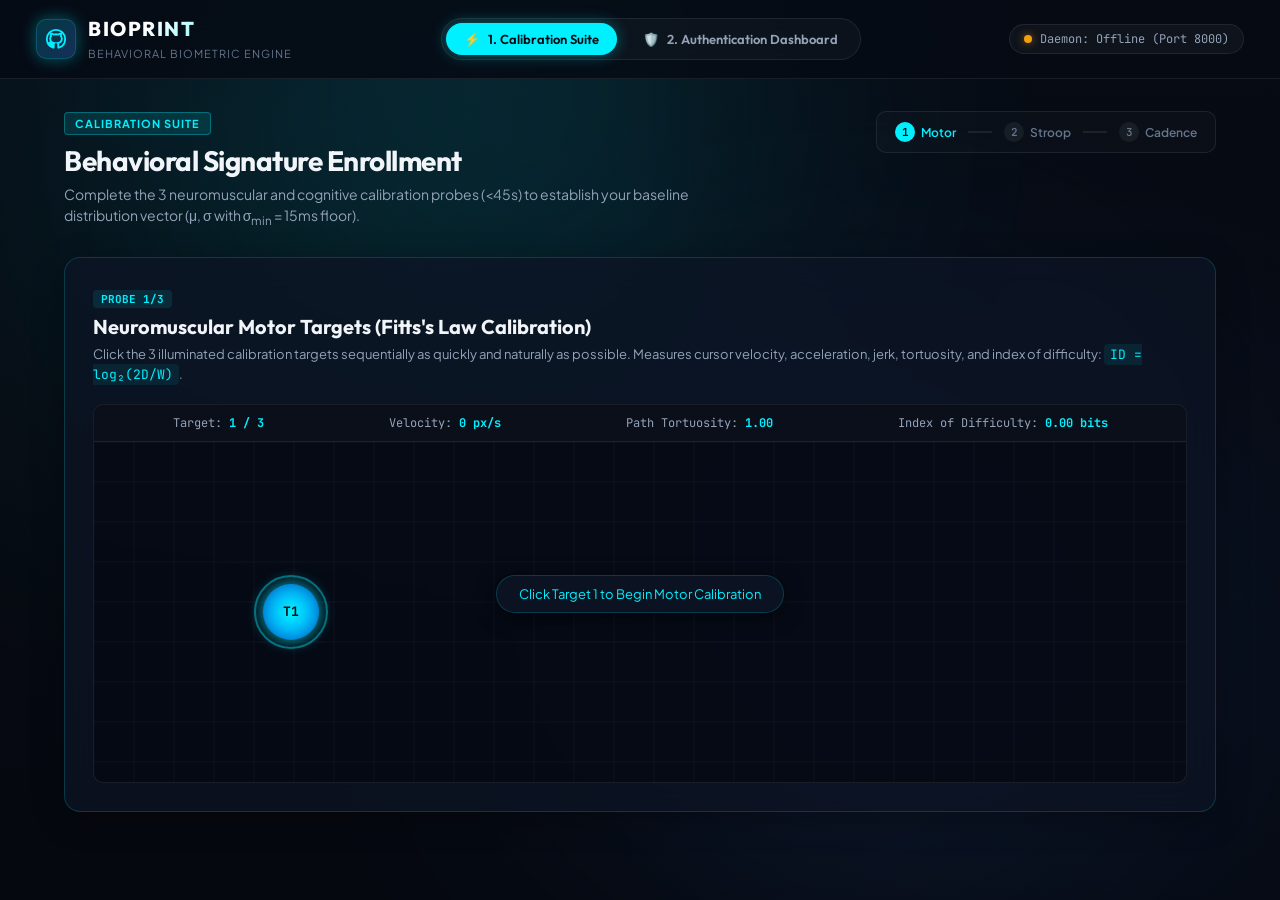
==== web/index.html @ b1e74974 "added documentation" ====
<!DOCTYPE html>
<html lang="en">
<head>
  <meta charset="UTF-8">
  <meta name="viewport" content="width=device-width, initial-scale=1.0">
  <title>BioPrint | Hybrid Behavioral Biometric Engine</title>
  <meta name="description" content="Sub-50ms behavioral biometric authentication engine analyzing keystroke dynamics, cursor kinematics, Fitts's Law, and bot heuristics.">
  
  <!-- Modern Typography from Google Fonts -->
  <link rel="preconnect" href="https://fonts.googleapis.com">
  <link rel="preconnect" href="https://fonts.gstatic.com" crossorigin>
  <link href="https://fonts.googleapis.com/css2?family=JetBrains+Mono:wght@400;500;700&family=Outfit:wght@300;400;500;600;700;800&family=Plus+Jakarta+Sans:wght@400;500;600;700&display=swap" rel="stylesheet">
  
  <link rel="stylesheet" href="style.css">
</head>
<body class="dark-theme">
  <!-- Background Ambient Glow Canvas -->
  <div class="ambient-glow glow-cyan"></div>
  <div class="ambient-glow glow-blue"></div>

  <!-- Top Navigation Header -->
  <header class="app-header">
    <div class="brand-container">
      <div class="brand-icon">
        <svg viewBox="0 0 24 24" fill="none" stroke="currentColor" stroke-width="2">
          <path d="M12 2a10 10 0 0 0-10 10c0 4.42 2.87 8.17 6.84 9.5.5.08.66-.23.66-.5v-1.69c-2.77.6-3.36-1.34-3.36-1.34-.46-1.16-1.11-1.47-1.11-1.47-.91-.62.07-.6.07-.6 1 .07 1.53 1.03 1.53 1.03.87 1.52 2.34 1.07 2.91.83.1-.65.35-1.09.63-1.34-2.22-.25-4.55-1.11-4.55-4.92 0-1.11.38-2 1.03-2.71-.1-.25-.45-1.29.1-2.64 0 0 .84-.27 2.75 1.02.79-.22 1.65-.33 2.5-.33.85 0 1.71.11 2.5.33 1.91-1.29 2.75-1.02 2.75-1.02.55 1.35.2 2.39.1 2.64.65.71 1.03 1.6 1.03 2.71 0 3.82-2.34 4.66-4.57 4.91.36.31.69.92.69 1.85V21c0 .27.16.59.67.5C19.14 20.16 22 16.42 22 12A10 10 0 0 0 12 2z"/>
        </svg>
      </div>
      <div class="brand-text">
        <span class="brand-title">BIOPRINT</span>
        <span class="brand-subtitle">Behavioral Biometric Engine</span>
      </div>
    </div>

    <!-- Active Mode Navigation Tabs -->
    <nav class="view-tabs" id="view-tabs">
      <button class="nav-tab active" id="tab-enroll" data-view="enroll-view">
        <span class="tab-icon">⚡</span>
        <span>1. Calibration Suite</span>
      </button>
      <button class="nav-tab" id="tab-verify" data-view="verify-view">
        <span class="tab-icon">🛡️</span>
        <span>2. Authentication Dashboard</span>
      </button>
    </nav>

    <!-- Backend & Engine Status Pill -->
    <div class="engine-status-container">
      <div class="engine-status-pill" id="engine-status-pill">
        <span class="status-indicator"></span>
        <span id="engine-status-label">Daemon: Connecting...</span>
      </div>
    </div>
  </header>

  <!-- Main Application Container -->
  <main class="main-viewport">

    <!-- =====================================================================
         VIEW 1: CALIBRATION & ENROLLMENT SUITE
         ===================================================================== -->
    <section class="view-panel active-panel" id="enroll-view">
      <div class="panel-header">
        <div class="panel-title-group">
          <div class="badge-tag">Calibration Suite</div>
          <h1 class="panel-heading">Behavioral Signature Enrollment</h1>
          <p class="panel-desc">
            Complete the 3 neuromuscular and cognitive calibration probes (&lt;45s) to establish your baseline distribution vector (μ, σ with σ<sub>min</sub> = 15ms floor).
          </p>
        </div>
        <div class="enroll-progress-bar-wrap">
          <div class="enroll-steps-dots">
            <div class="step-dot active" id="dot-motor"><span class="dot-num">1</span> Motor</div>
            <div class="step-line" id="line-1"></div>
            <div class="step-dot" id="dot-stroop"><span class="dot-num">2</span> Stroop</div>
            <div class="step-line" id="line-2"></div>
            <div class="step-dot" id="dot-typing"><span class="dot-num">3</span> Cadence</div>
          </div>
        </div>
      </div>

      <!-- Step 1: Motor Kinematics & Fitts's Law Probe -->
      <div class="calibration-card" id="card-motor">
        <div class="card-header">
          <div class="card-title">
            <span class="card-step-badge">PROBE 1/3</span>
            <h2>Neuromuscular Motor Targets (Fitts's Law Calibration)</h2>
          </div>
          <p class="card-instructions">
            Click the 3 illuminated calibration targets sequentially as quickly and naturally as possible. Measures cursor velocity, acceleration, jerk, tortuosity, and index of difficulty: <code>ID = log₂(2D/W)</code>.
          </p>
        </div>

        <div class="motor-stage-container">
          <div class="motor-telemetry-hud">
            <div class="hud-item">Target: <span id="motor-target-idx" class="hud-val">1 / 3</span></div>
            <div class="hud-item">Velocity: <span id="motor-vel-live" class="hud-val">0 px/s</span></div>
            <div class="hud-item">Path Tortuosity: <span id="motor-tort-live" class="hud-val">1.00</span></div>
            <div class="hud-item">Index of Difficulty: <span id="motor-id-live" class="hud-val">0.00 bits</span></div>
          </div>
          <canvas id="motor-canvas" width="840" height="340"></canvas>
          <div id="motor-prompt-overlay" class="canvas-overlay-msg">
            <span>Click Target 1 to Begin Motor Calibration</span>
          </div>
        </div>
      </div>

      <!-- Step 2: Cognitive Interference (Stroop) Probe -->
      <div class="calibration-card hidden-card" id="card-stroop">
        <div class="card-header">
          <div class="card-title">
            <span class="card-step-badge">PROBE 2/3</span>
            <h2>Cognitive Conflict Resolution (Stroop Interference Probe)</h2>
          </div>
          <p class="card-instructions">
            <strong>CRITICAL:</strong> Click the button corresponding to the <em>font color</em> of the displayed word, NOT what the word spells! Measures cognitive hesitation latency (ms).
          </p>
        </div>

        <div class="stroop-stage-container">
          <div class="stroop-hud">
            <span>Trial: <strong id="stroop-trial-idx">1 / 2</strong></span>
            <span>Hesitation Stopwatch: <strong id="stroop-timer">0 ms</strong></span>
          </div>

          <div class="stroop-word-display" id="stroop-word-box">
            <span id="stroop-stimulus-word">RED</span>
          </div>

          <div class="stroop-buttons-grid" id="stroop-buttons-grid">
            <button class="stroop-btn color-red" data-color="RED">RED</button>
            <button class="stroop-btn color-blue" data-color="BLUE">BLUE</button>
            <button class="stroop-btn color-green" data-color="GREEN">GREEN</button>
            <button class="stroop-btn color-yellow" data-color="YELLOW">YELLOW</button>
          </div>
        </div>
      </div>

      <!-- Step 3: Keystroke Rhythm Enrollment -->
      <div class="calibration-card hidden-card" id="card-typing">
        <div class="card-header">
          <div class="card-title">
            <span class="card-step-badge">PROBE 3/3</span>
            <h2>Keystroke Rhythm Cadence Vector</h2>
          </div>
          <p class="card-instructions">
            Type the passphrase naturally <strong>3 times</strong>. BioPrint extracts individual key dwell times (<code>T_dwell = T_up - T_down</code>) and inter-key flight latencies (<code>T_flight</code>) to model your baseline distribution.
          </p>
        </div>

        <div class="typing-stage-container">
          <div class="passphrase-target-box">
            <div class="target-label">Target Passphrase:</div>
            <div class="target-phrase-text" id="target-phrase-text">bioprint secure authentication</div>
          </div>

          <div class="typing-input-wrap">
            <input type="text" id="enroll-typing-input" class="cyber-input" placeholder="Type passphrase here and press Enter..." autocomplete="off" spellcheck="false">
            <div class="typing-trial-badge">
              Trial <span id="typing-trial-count">1</span> of 3
            </div>
          </div>

          <!-- Real-Time Rhythm Cadence Visualizer -->
          <div class="cadence-viz-container">
            <div class="cadence-viz-title">Live Keystroke Transition Stream:</div>
            <div class="cadence-stream" id="cadence-stream">
              <div class="cadence-placeholder">Type passphrase above to watch live flight and dwell telemetry...</div>
            </div>
          </div>

          <div class="enroll-action-bar">
            <button class="btn btn-secondary" id="btn-reset-enroll">↺ Restart Calibration</button>
            <button class="btn btn-primary" id="btn-submit-enroll" disabled>
              <span>Compile & Lock Biometric Signature</span>
              <span class="btn-arrow">→</span>
            </button>
          </div>
        </div>
      </div>

      <!-- Enrollment Complete Summary Card -->
      <div class="calibration-card hidden-card" id="card-complete">
        <div class="enrollment-success-card">
          <div class="success-icon-badge">✓</div>
          <h2>Biometric Profile Locked & Active</h2>
          <p id="enroll-summary-text">Baseline distributions compiled with minimum variance floors across all telemetry vectors.</p>
          
          <div class="baseline-metrics-grid" id="baseline-metrics-grid">
            <!-- Populated via JS -->
          </div>

          <button class="btn btn-primary btn-large" id="btn-proceed-login">
            Proceed to Authentication Login Dashboard →
          </button>
        </div>
      </div>
    </section>

    <!-- =====================================================================
         VIEW 2: DUMMY LOGIN & VERIFICATION DASHBOARD
         ===================================================================== -->
    <section class="view-panel" id="verify-view">
      <div class="panel-header">
        <div class="panel-title-group">
          <div class="badge-tag tag-emerald">Live Telemetry Sentinel</div>
          <h1 class="panel-heading">BioPrint Authentication Terminal</h1>
          <p class="panel-desc">
            Passive behavioral verification: type credentials and click the dynamic Sign In target. BioPrint intercepts the submit event in the capture phase, executes Z-score deviation matching, and returns a verdict in &lt;50ms.
          </p>
        </div>

        <div class="active-profile-card" id="active-profile-pill">
          <div class="profile-avatar">👤</div>
          <div class="profile-info">
            <div class="profile-id" id="active-user-display">User: alice (Enrolled)</div>
            <div class="profile-status" id="active-profile-status">Baseline: Locked (μ, σ)</div>
          </div>
        </div>
      </div>

      <div class="login-dashboard-grid">
        <!-- Left Column: Login Form & Target -->
        <div class="cyber-card login-form-card">
          <div class="card-tag">PROTECTED ACCESS POINT</div>
          <h2 class="card-subtitle">Zero-Friction Behavioral Gateway</h2>
          
          <form id="login-form" class="bioprint-guard" onsubmit="return false;">
            <div class="form-group">
              <label for="login-username">User Identifier</label>
              <input type="text" id="login-username" class="cyber-input" value="alice" autocomplete="off" required>
            </div>

            <div class="form-group">
              <div class="form-label-row">
                <label for="login-password">Passphrase</label>
                <span class="enrolled-passphrase-hint">Target: <code>bioprint secure authentication</code></span>
              </div>
              <input type="password" id="login-password" class="cyber-input" placeholder="Enter 'bioprint secure authentication'..." autocomplete="off" required>
            </div>

            <div class="dynamic-target-container" id="target-button-arena">
              <button type="submit" id="login-btn" class="btn btn-primary btn-dynamic" data-bioprint-submit="true">
                <span class="btn-icon">🔒</span>
                <span class="btn-text">Sign In (Guarded)</span>
              </button>
            </div>
          </form>

          <div class="target-controls-row">
            <label class="toggle-control">
              <input type="checkbox" id="toggle-two-click" checked>
              <span class="toggle-slider"></span>
              <span class="toggle-label">2-Click Motor Confirmation</span>
            </label>
            <label class="toggle-control">
              <input type="checkbox" id="toggle-dynamic-pos" checked>
              <span class="toggle-slider"></span>
              <span class="toggle-label">Dynamic Target Repositioning</span>
            </label>
            <button class="btn-text-only" id="btn-reposition">Reposition</button>
          </div>
        </div>

        <!-- Right Column: Impostor & Bot Attack Simulator (Demonstration Suite) -->
        <div class="cyber-card attack-simulation-card">
          <div class="card-tag tag-crimson">SECURITY BENCHMARK PLAYGROUND</div>
          <h2 class="card-subtitle">Attack Vector & Impostor Simulator</h2>
          <p class="playground-intro">
            Simulate credential stuffing bots, synthetic scripts, and cadence impostors with 1-click to test the statistical explainability engine:
          </p>

          <div class="attack-buttons-grid">
            <button class="attack-btn" id="sim-legit">
              <div class="attack-icon">🟢</div>
              <div class="attack-meta">
                <strong>Natural Human Cadence</strong>
                <span>Matches enrolled profile distribution</span>
              </div>
            </button>

            <button class="attack-btn" id="sim-cadence-impostor">
              <div class="attack-icon">⚠️</div>
              <div class="attack-meta">
                <strong>Cadence Impostor (Stolen Password)</strong>
                <span>Different human typing rhythm (+3.2σ Z-score)</span>
              </div>
            </button>

            <button class="attack-btn" id="sim-linear-bot">
              <div class="attack-icon">🤖</div>
              <div class="attack-meta">
                <strong>Linear Cursor Bot</strong>
                <span>Zero micro-jitter trajectory (collinear path)</span>
              </div>
            </button>

            <button class="attack-btn" id="sim-fast-bot">
              <div class="attack-icon">⚡</div>
              <div class="attack-meta">
                <strong>Impossible Speed Bot (&lt;10ms)</strong>
                <span>Synthetic dwell time violating human threshold</span>
              </div>
            </button>

            <button class="attack-btn" id="sim-untrusted">
              <div class="attack-icon">🛑</div>
              <div class="attack-meta">
                <strong>Untrusted Script Injection</strong>
                <span>Synthetic dispatch (event.isTrusted == false)</span>
              </div>
            </button>
          </div>
        </div>
      </div>
    </section>

  </main>

  <!-- =====================================================================
       REAL-TIME VERIFICATION FEEDBACK MODAL
       ===================================================================== -->
  <div class="modal-backdrop" id="verification-modal" style="display: none;">
    <div class="modal-dialog">
      <!-- Modal Header with Dynamic Verdict Banner -->
      <div class="modal-verdict-banner" id="modal-verdict-banner">
        <div class="verdict-status-icon" id="verdict-icon">🛡️</div>
        <div class="verdict-text-group">
          <div class="verdict-title" id="verdict-title">ACCESS GRANTED</div>
          <div class="verdict-subtitle" id="verdict-subtitle">Behavioral signature matches enrolled baseline</div>
        </div>
        <div class="verdict-latency-tag">
          <span class="latency-label">ENGINE LATENCY</span>
          <span class="latency-val" id="modal-latency-val">12.4 ms</span>
        </div>
      </div>

      <!-- Modal Body -->
      <div class="modal-body-content">
        
        <!-- Score and Radar Section -->
        <div class="modal-viz-section">
          <div class="confidence-gauge-box">
            <div class="gauge-label">Composite Anomaly Confidence</div>
            <div class="gauge-value-large" id="modal-confidence-score">88.5%</div>
            <div class="gauge-threshold-info">Threshold: ≥ 70.0% to Authenticate</div>
          </div>

          <!-- Multi-Factor Radar / Signal Meters -->
          <div class="signals-meter-container">
            <div class="meter-item">
              <div class="meter-labels">
                <span>Keystroke Rhythm Match</span>
                <span id="signal-key-val" class="meter-pct">89%</span>
              </div>
              <div class="meter-bar-track">
                <div class="meter-bar-fill" id="meter-key-fill" style="width: 89%;"></div>
              </div>
            </div>

            <div class="meter-item">
              <div class="meter-labels">
                <span>Motor Kinematics Match</span>
                <span id="signal-motor-val" class="meter-pct">84%</span>
              </div>
              <div class="meter-bar-track">
                <div class="meter-bar-fill" id="meter-motor-fill" style="width: 84%;"></div>
              </div>
            </div>

            <!-- Cognitive Delay Match (temporarily removed from display per user request) -->
            <div class="meter-item" id="meter-item-cog" style="display: none;">
              <div class="meter-labels">
                <span>Cognitive Delay Match</span>
                <span id="signal-cog-val" class="meter-pct">92%</span>
              </div>
              <div class="meter-bar-track">
                <div class="meter-bar-fill" id="meter-cog-fill" style="width: 92%;"></div>
              </div>
            </div>

            <div class="meter-item">
              <div class="meter-labels">
                <span>Bot Authenticity & Integrity</span>
                <span id="signal-bot-val" class="meter-pct">100%</span>
              </div>
              <div class="meter-bar-track">
                <div class="meter-bar-fill" id="meter-bot-fill" style="width: 100%;"></div>
              </div>
            </div>
          </div>
        </div>

        <!-- Trajectory Playback Mini-Canvas -->
        <div class="trajectory-preview-wrap">
          <div class="section-micro-label">INTERACTION TRAJECTORY & FITTS'S APPROACH:</div>
          <canvas id="modal-trajectory-canvas" width="600" height="120"></canvas>
        </div>

        <!-- Diagnostic Explainability Breakdown -->
        <div class="modal-explainability-panel">
          <div class="explainability-heading">
            <span class="explain-icon">🔍</span>
            <span>Diagnostic Explainability Payload (Z &gt; 2.5σ Violations):</span>
          </div>
          <ul class="explainability-items-list" id="modal-explainability-list">
            <li>Cadence and motor dynamics closely adhere to enrolled biometric signature.</li>
          </ul>
        </div>

      </div>

      <!-- Modal Footer -->
      <div class="modal-footer">
        <button class="btn btn-secondary" id="btn-close-modal">Dismiss Verdict</button>
      </div>
    </div>
  </div>

  <!-- Application Logic -->
  <script src="app.js"></script>
</body>
</html>
---- web/style.css ----
/**
 * BioPrint Behavioral Biometric Authentication - CSS Design System
 * Cyberpunk / Sci-Fi Glassmorphism Aesthetic with High-Contrast Telemetry
 */

:root {
  --bg-primary: #070B14;
  --bg-card: rgba(13, 20, 36, 0.75);
  --bg-card-hover: rgba(18, 28, 50, 0.85);
  --border-card: rgba(0, 240, 255, 0.18);
  --border-subtle: rgba(255, 255, 255, 0.08);

  --accent-cyan: #00F0FF;
  --accent-cyan-glow: rgba(0, 240, 255, 0.35);
  --accent-blue: #3B82F6;
  --accent-emerald: #10B981;
  --accent-emerald-glow: rgba(16, 185, 129, 0.3);
  --accent-crimson: #EF4444;
  --accent-crimson-glow: rgba(239, 68, 68, 0.3);
  --accent-amber: #F59E0B;

  --text-main: #F1F5F9;
  --text-muted: #94A3B8;
  --text-dim: #64748B;

  --font-heading: 'Outfit', -apple-system, BlinkMacSystemFont, sans-serif;
  --font-body: 'Plus Jakarta Sans', -apple-system, BlinkMacSystemFont, sans-serif;
  --font-mono: 'JetBrains Mono', monospace;

  --radius-lg: 16px;
  --radius-md: 10px;
  --radius-sm: 6px;

  --transition-smooth: all 0.25s cubic-bezier(0.16, 1, 0.3, 1);
}

* {
  box-sizing: border-box;
  margin: 0;
  padding: 0;
}

body.dark-theme {
  background-color: var(--bg-primary);
  color: var(--text-main);
  font-family: var(--font-body);
  min-height: 100vh;
  position: relative;
  overflow-x: hidden;
  background-image: 
    radial-gradient(circle at 15% 20%, rgba(0, 240, 255, 0.05) 0%, transparent 40%),
    radial-gradient(circle at 85% 75%, rgba(59, 130, 246, 0.05) 0%, transparent 40%),
    linear-gradient(to bottom, #070B14 0%, #05080F 100%);
}

/* Ambient dynamic glow blobs */
.ambient-glow {
  position: absolute;
  width: 500px;
  height: 500px;
  border-radius: 50%;
  filter: blur(140px);
  pointer-events: none;
  z-index: 0;
  opacity: 0.15;
}
.glow-cyan {
  top: -150px;
  left: 20%;
  background: var(--accent-cyan);
}
.glow-blue {
  bottom: 50px;
  right: 15%;
  background: var(--accent-blue);
}

/* ==========================================================================
   Header & Navigation
   ========================================================================== */
.app-header {
  position: sticky;
  top: 0;
  z-index: 100;
  display: flex;
  align-items: center;
  justify-content: space-between;
  padding: 16px 36px;
  background: rgba(7, 11, 20, 0.85);
  backdrop-filter: blur(16px);
  -webkit-backdrop-filter: blur(16px);
  border-bottom: 1px solid var(--border-subtle);
}

.brand-container {
  display: flex;
  align-items: center;
  gap: 12px;
}

.brand-icon {
  width: 40px;
  height: 40px;
  border-radius: var(--radius-md);
  background: linear-gradient(135deg, rgba(0, 240, 255, 0.2), rgba(59, 130, 246, 0.3));
  border: 1px solid var(--border-card);
  display: flex;
  align-items: center;
  justify-content: center;
  color: var(--accent-cyan);
  box-shadow: 0 0 16px var(--accent-cyan-glow);
}
.brand-icon svg {
  width: 22px;
  height: 22px;
}

.brand-title {
  font-family: var(--font-heading);
  font-size: 20px;
  font-weight: 800;
  letter-spacing: 1.5px;
  background: linear-gradient(135deg, #FFFFFF 30%, var(--accent-cyan) 100%);
  -webkit-background-clip: text;
  -webkit-text-fill-color: transparent;
  display: block;
}

.brand-subtitle {
  font-size: 11px;
  color: var(--text-dim);
  text-transform: uppercase;
  letter-spacing: 1px;
}

.view-tabs {
  display: flex;
  gap: 8px;
  background: rgba(255, 255, 255, 0.03);
  border: 1px solid var(--border-subtle);
  border-radius: 9999px;
  padding: 4px;
}

.nav-tab {
  display: flex;
  align-items: center;
  gap: 8px;
  padding: 8px 18px;
  background: transparent;
  border: none;
  border-radius: 9999px;
  color: var(--text-muted);
  font-family: var(--font-heading);
  font-size: 13px;
  font-weight: 600;
  cursor: pointer;
  transition: var(--transition-smooth);
}

.nav-tab:hover {
  color: var(--text-main);
  background: rgba(255, 255, 255, 0.05);
}

.nav-tab.active {
  color: #070B14;
  background: var(--accent-cyan);
  box-shadow: 0 0 15px var(--accent-cyan-glow);
}

.engine-status-pill {
  display: flex;
  align-items: center;
  gap: 8px;
  padding: 6px 14px;
  border-radius: 9999px;
  background: rgba(255, 255, 255, 0.04);
  border: 1px solid var(--border-subtle);
  font-size: 12px;
  font-family: var(--font-mono);
  color: var(--text-muted);
}

.status-indicator {
  width: 8px;
  height: 8px;
  border-radius: 50%;
  background: var(--accent-amber);
  box-shadow: 0 0 8px rgba(245, 158, 11, 0.6);
  transition: var(--transition-smooth);
}
.engine-status-pill.online .status-indicator {
  background: var(--accent-emerald);
  box-shadow: 0 0 8px var(--accent-emerald-glow);
}

/* ==========================================================================
   Viewport & Layout Panels
   ========================================================================== */
.main-viewport {
  position: relative;
  z-index: 1;
  max-width: 1200px;
  margin: 32px auto;
  padding: 0 24px;
}

.view-panel {
  display: none;
  animation: fadeIn 0.3s ease-out;
}
.view-panel.active-panel {
  display: block;
}

@keyframes fadeIn {
  from { opacity: 0; transform: translateY(8px); }
  to { opacity: 1; transform: translateY(0); }
}

.panel-header {
  display: flex;
  justify-content: space-between;
  align-items: flex-start;
  margin-bottom: 28px;
  flex-wrap: wrap;
  gap: 20px;
}

.badge-tag {
  display: inline-block;
  padding: 4px 10px;
  background: rgba(0, 240, 255, 0.12);
  border: 1px solid rgba(0, 240, 255, 0.3);
  color: var(--accent-cyan);
  border-radius: 4px;
  font-size: 11px;
  font-weight: 700;
  text-transform: uppercase;
  letter-spacing: 1px;
  margin-bottom: 8px;
}
.tag-emerald {
  background: rgba(16, 185, 129, 0.12);
  border-color: rgba(16, 185, 129, 0.3);
  color: var(--accent-emerald);
}
.tag-crimson {
  background: rgba(239, 68, 68, 0.12);
  border-color: rgba(239, 68, 68, 0.3);
  color: var(--accent-crimson);
}

.panel-heading {
  font-family: var(--font-heading);
  font-size: 28px;
  font-weight: 700;
  letter-spacing: -0.5px;
  margin-bottom: 6px;
}

.panel-desc {
  font-size: 14px;
  color: var(--text-muted);
  max-width: 640px;
  line-height: 1.5;
}

/* Steps progress dots */
.enroll-steps-dots {
  display: flex;
  align-items: center;
  gap: 12px;
  background: rgba(255, 255, 255, 0.02);
  border: 1px solid var(--border-subtle);
  padding: 10px 18px;
  border-radius: var(--radius-md);
}

.step-dot {
  display: flex;
  align-items: center;
  gap: 6px;
  font-size: 12px;
  font-weight: 600;
  color: var(--text-dim);
}
.step-dot.active {
  color: var(--accent-cyan);
}
.step-dot.completed {
  color: var(--accent-emerald);
}

.dot-num {
  width: 20px;
  height: 20px;
  border-radius: 50%;
  background: rgba(255, 255, 255, 0.06);
  display: flex;
  align-items: center;
  justify-content: center;
  font-size: 11px;
  font-family: var(--font-mono);
}
.step-dot.active .dot-num {
  background: var(--accent-cyan);
  color: #070B14;
}
.step-dot.completed .dot-num {
  background: var(--accent-emerald);
  color: #070B14;
}

.step-line {
  width: 24px;
  height: 2px;
  background: rgba(255, 255, 255, 0.08);
}

/* ==========================================================================
   Cards & Calibration Stage
   ========================================================================== */
.calibration-card, .cyber-card {
  background: var(--bg-card);
  backdrop-filter: blur(16px);
  -webkit-backdrop-filter: blur(16px);
  border: 1px solid var(--border-card);
  border-radius: var(--radius-lg);
  padding: 28px;
  box-shadow: 0 8px 32px rgba(0, 0, 0, 0.3);
  margin-bottom: 24px;
  transition: var(--transition-smooth);
}
.calibration-card.hidden-card {
  display: none;
}

.card-header {
  margin-bottom: 20px;
}
.card-step-badge {
  font-family: var(--font-mono);
  font-size: 11px;
  font-weight: 700;
  color: var(--accent-cyan);
  background: rgba(0, 240, 255, 0.1);
  padding: 2px 8px;
  border-radius: 4px;
  margin-bottom: 6px;
  display: inline-block;
}
.card-title h2 {
  font-family: var(--font-heading);
  font-size: 20px;
  font-weight: 700;
}
.card-instructions {
  font-size: 13px;
  color: var(--text-muted);
  margin-top: 6px;
  line-height: 1.5;
}
.card-instructions code {
  font-family: var(--font-mono);
  color: var(--accent-cyan);
  background: rgba(0, 240, 255, 0.08);
  padding: 2px 6px;
  border-radius: 4px;
}

/* Motor Stage */
.motor-stage-container {
  position: relative;
  background: rgba(5, 8, 16, 0.7);
  border: 1px solid var(--border-subtle);
  border-radius: var(--radius-md);
  overflow: hidden;
}

.motor-telemetry-hud {
  display: flex;
  justify-content: space-around;
  padding: 10px 16px;
  background: rgba(255, 255, 255, 0.02);
  border-bottom: 1px solid var(--border-subtle);
  font-size: 12px;
  font-family: var(--font-mono);
  color: var(--text-muted);
}
.hud-val {
  color: var(--accent-cyan);
  font-weight: 700;
}

#motor-canvas {
  display: block;
  width: 100%;
  height: 340px;
  cursor: crosshair;
  background: transparent;
}

.canvas-overlay-msg {
  position: absolute;
  top: 50%;
  left: 50%;
  transform: translate(-50%, -50%);
  background: rgba(13, 20, 36, 0.9);
  border: 1px solid var(--border-card);
  padding: 10px 22px;
  border-radius: 9999px;
  font-size: 13px;
  color: var(--accent-cyan);
  pointer-events: none !important;
  user-select: none;
  transition: opacity 0.3s;
  box-shadow: 0 4px 20px rgba(0, 0, 0, 0.5);
}
.canvas-overlay-msg * {
  pointer-events: none !important;
}

/* Stroop Stage */
.stroop-stage-container {
  display: flex;
  flex-direction: column;
  align-items: center;
  gap: 24px;
  padding: 24px;
  background: rgba(5, 8, 16, 0.6);
  border: 1px solid var(--border-subtle);
  border-radius: var(--radius-md);
}

.stroop-hud {
  display: flex;
  gap: 24px;
  font-family: var(--font-mono);
  font-size: 13px;
  color: var(--text-muted);
}
.stroop-hud strong {
  color: var(--accent-cyan);
}

.stroop-word-display {
  width: 100%;
  max-width: 380px;
  height: 120px;
  display: flex;
  align-items: center;
  justify-content: center;
  background: rgba(255, 255, 255, 0.03);
  border: 1px solid var(--border-subtle);
  border-radius: var(--radius-md);
}
#stroop-stimulus-word {
  font-family: var(--font-heading);
  font-size: 48px;
  font-weight: 900;
  letter-spacing: 4px;
  text-shadow: 0 0 20px rgba(0,0,0,0.8);
}

.stroop-buttons-grid {
  display: grid;
  grid-template-columns: repeat(4, 1fr);
  gap: 14px;
  width: 100%;
  max-width: 500px;
}

.stroop-btn {
  padding: 16px;
  border-radius: var(--radius-md);
  border: 1px solid transparent;
  font-family: var(--font-heading);
  font-size: 15px;
  font-weight: 700;
  cursor: pointer;
  transition: var(--transition-smooth);
}
.stroop-btn:hover {
  transform: translateY(-2px);
  filter: brightness(1.2);
}
.color-red {
  background: rgba(239, 68, 68, 0.2);
  color: #EF4444;
  border-color: rgba(239, 68, 68, 0.4);
}
.color-blue {
  background: rgba(59, 130, 246, 0.2);
  color: #3B82F6;
  border-color: rgba(59, 130, 246, 0.4);
}
.color-green {
  background: rgba(16, 185, 129, 0.2);
  color: #10B981;
  border-color: rgba(16, 185, 129, 0.4);
}
.color-yellow {
  background: rgba(245, 158, 11, 0.2);
  color: #F59E0B;
  border-color: rgba(245, 158, 11, 0.4);
}

/* Typing Stage */
.passphrase-target-box {
  background: rgba(0, 240, 255, 0.05);
  border: 1px solid rgba(0, 240, 255, 0.2);
  border-radius: var(--radius-md);
  padding: 14px 20px;
  margin-bottom: 20px;
  display: flex;
  align-items: center;
  gap: 16px;
}
.target-label {
  font-size: 12px;
  color: var(--text-muted);
  text-transform: uppercase;
  letter-spacing: 0.5px;
}
.target-phrase-text {
  font-family: var(--font-mono);
  font-size: 16px;
  font-weight: 700;
  color: var(--accent-cyan);
  letter-spacing: 1px;
}

.typing-input-wrap {
  position: relative;
  margin-bottom: 20px;
}

.cyber-input {
  width: 100%;
  padding: 14px 18px;
  background: rgba(5, 8, 16, 0.8);
  border: 1px solid var(--border-subtle);
  border-radius: var(--radius-md);
  color: var(--text-main);
  font-family: var(--font-mono);
  font-size: 15px;
  outline: none;
  transition: var(--transition-smooth);
}
.cyber-input:focus {
  border-color: var(--accent-cyan);
  box-shadow: 0 0 15px var(--accent-cyan-glow);
}

.typing-trial-badge {
  position: absolute;
  right: 14px;
  top: 50%;
  transform: translateY(-50%);
  background: rgba(255, 255, 255, 0.06);
  padding: 4px 10px;
  border-radius: 6px;
  font-size: 12px;
  font-family: var(--font-mono);
  color: var(--text-muted);
}

/* Cadence Stream */
.cadence-viz-container {
  background: rgba(5, 8, 16, 0.7);
  border: 1px solid var(--border-subtle);
  border-radius: var(--radius-md);
  padding: 14px;
  margin-bottom: 24px;
}
.cadence-viz-title {
  font-size: 11px;
  font-family: var(--font-mono);
  color: var(--text-dim);
  text-transform: uppercase;
  margin-bottom: 8px;
}
.cadence-stream {
  display: flex;
  gap: 6px;
  overflow-x: auto;
  min-height: 48px;
  align-items: center;
  padding-bottom: 4px;
}
.cadence-placeholder {
  font-size: 12px;
  color: var(--text-dim);
  font-style: italic;
}
.cadence-token {
  display: flex;
  flex-direction: column;
  align-items: center;
  background: rgba(255, 255, 255, 0.04);
  border: 1px solid var(--border-subtle);
  border-radius: 6px;
  padding: 4px 8px;
  min-width: 42px;
}
.token-key {
  font-family: var(--font-mono);
  font-size: 13px;
  font-weight: 700;
  color: var(--accent-cyan);
}
.token-dwell {
  font-family: var(--font-mono);
  font-size: 10px;
  color: var(--text-muted);
}
.token-flight-line {
  font-size: 10px;
  color: var(--accent-blue);
  font-family: var(--font-mono);
  display: flex;
  align-items: center;
}

.enroll-action-bar {
  display: flex;
  justify-content: space-between;
  align-items: center;
}

/* Buttons */
.btn {
  display: inline-flex;
  align-items: center;
  justify-content: center;
  gap: 8px;
  padding: 12px 24px;
  border-radius: var(--radius-md);
  font-family: var(--font-heading);
  font-size: 14px;
  font-weight: 600;
  cursor: pointer;
  border: none;
  transition: var(--transition-smooth);
  text-decoration: none;
}
.btn-primary {
  background: var(--accent-cyan);
  color: #070B14;
  box-shadow: 0 0 16px var(--accent-cyan-glow);
}
.btn-primary:hover:not(:disabled) {
  transform: translateY(-2px);
  box-shadow: 0 0 24px var(--accent-cyan-glow);
  filter: brightness(1.1);
}
.btn-primary:disabled {
  opacity: 0.4;
  cursor: not-allowed;
  box-shadow: none;
}
.btn-secondary {
  background: rgba(255, 255, 255, 0.05);
  border: 1px solid var(--border-subtle);
  color: var(--text-main);
}
.btn-secondary:hover {
  background: rgba(255, 255, 255, 0.1);
}
.btn-large {
  padding: 16px 32px;
  font-size: 16px;
}
.btn-text-only {
  background: transparent;
  border: none;
  color: var(--accent-cyan);
  font-size: 12px;
  cursor: pointer;
  text-decoration: underline;
}

/* Enrollment Success Screen */
.enrollment-success-card {
  text-align: center;
  padding: 36px 20px;
}
.success-icon-badge {
  width: 64px;
  height: 64px;
  border-radius: 50%;
  background: rgba(16, 185, 129, 0.15);
  border: 2px solid var(--accent-emerald);
  color: var(--accent-emerald);
  font-size: 32px;
  display: flex;
  align-items: center;
  justify-content: center;
  margin: 0 auto 18px;
  box-shadow: 0 0 24px var(--accent-emerald-glow);
}
.enrollment-success-card h2 {
  font-family: var(--font-heading);
  font-size: 26px;
  margin-bottom: 8px;
}
.baseline-metrics-grid {
  display: grid;
  grid-template-columns: repeat(auto-fit, minmax(200px, 1fr));
  gap: 14px;
  margin: 28px 0;
  text-align: left;
}
.metric-summary-box {
  background: rgba(255, 255, 255, 0.03);
  border: 1px solid var(--border-subtle);
  border-radius: var(--radius-md);
  padding: 14px;
}
.metric-summary-label {
  font-size: 11px;
  color: var(--text-muted);
  text-transform: uppercase;
  margin-bottom: 4px;
}
.metric-summary-val {
  font-family: var(--font-mono);
  font-size: 15px;
  font-weight: 700;
  color: var(--accent-cyan);
}

/* ==========================================================================
   VIEW 2: DUMMY LOGIN & VERIFICATION DASHBOARD
   ========================================================================== */
.active-profile-card {
  display: flex;
  align-items: center;
  gap: 12px;
  background: rgba(16, 185, 129, 0.08);
  border: 1px solid rgba(16, 185, 129, 0.25);
  border-radius: var(--radius-md);
  padding: 10px 18px;
}
.profile-avatar {
  font-size: 22px;
}
.profile-id {
  font-size: 13px;
  font-weight: 700;
  color: var(--text-main);
}
.profile-status {
  font-size: 11px;
  color: var(--accent-emerald);
  font-family: var(--font-mono);
}

.login-dashboard-grid {
  display: grid;
  grid-template-columns: 1fr 1fr;
  gap: 28px;
}
@media (max-width: 880px) {
  .login-dashboard-grid {
    grid-template-columns: 1fr;
  }
}

.card-tag {
  font-size: 10px;
  font-weight: 800;
  letter-spacing: 1px;
  color: var(--accent-cyan);
  margin-bottom: 6px;
}
.card-subtitle {
  font-family: var(--font-heading);
  font-size: 18px;
  font-weight: 700;
  margin-bottom: 18px;
}

.form-group {
  margin-bottom: 18px;
}
.form-label-row {
  display: flex;
  justify-content: space-between;
  align-items: center;
  margin-bottom: 6px;
}
.form-group label {
  font-size: 12px;
  color: var(--text-muted);
  text-transform: uppercase;
  letter-spacing: 0.5px;
}
.enrolled-passphrase-hint {
  font-size: 11px;
  color: var(--accent-cyan);
}
.enrolled-passphrase-hint code {
  font-family: var(--font-mono);
  background: rgba(0, 240, 255, 0.1);
  padding: 1px 6px;
  border-radius: 4px;
  border: 1px solid rgba(0, 240, 255, 0.2);
  color: #FFFFFF;
}

.dynamic-target-container {
  min-height: 140px;
  border: 1px dashed rgba(255, 255, 255, 0.1);
  border-radius: var(--radius-md);
  position: relative;
  padding: 16px;
  display: flex;
  align-items: center;
  justify-content: center;
  margin: 20px 0 14px;
  background: rgba(0, 0, 0, 0.2);
}

.btn-dynamic {
  transition: all 0.3s cubic-bezier(0.16, 1, 0.3, 1);
  box-shadow: 0 4px 20px var(--accent-cyan-glow);
}
.btn-dynamic.btn-armed {
  background: var(--accent-amber);
  color: #070B14;
  box-shadow: 0 0 25px rgba(245, 158, 11, 0.6);
  border-color: #F59E0B;
  animation: armed-pulse 1.2s infinite alternate ease-in-out;
}
@keyframes armed-pulse {
  from { transform: scale(1); box-shadow: 0 0 15px rgba(245, 158, 11, 0.5); }
  to { transform: scale(1.04); box-shadow: 0 0 30px rgba(245, 158, 11, 0.9); }
}

.target-controls-row {
  display: flex;
  flex-wrap: wrap;
  gap: 12px;
  justify-content: space-between;
  align-items: center;
  font-size: 11px;
  color: var(--text-muted);
}

/* Attack Simulator Playground */
.playground-intro {
  font-size: 13px;
  color: var(--text-muted);
  margin-bottom: 16px;
  line-height: 1.4;
}

.attack-buttons-grid {
  display: flex;
  flex-direction: column;
  gap: 10px;
}

.attack-btn {
  display: flex;
  align-items: center;
  gap: 12px;
  padding: 12px 16px;
  background: rgba(255, 255, 255, 0.03);
  border: 1px solid var(--border-subtle);
  border-radius: var(--radius-md);
  color: var(--text-main);
  text-align: left;
  cursor: pointer;
  transition: var(--transition-smooth);
}
.attack-btn:hover {
  background: rgba(255, 255, 255, 0.06);
  border-color: rgba(255, 255, 255, 0.2);
  transform: translateX(4px);
}
.attack-icon {
  font-size: 20px;
}
.attack-meta strong {
  display: block;
  font-size: 13px;
  font-weight: 600;
}
.attack-meta span {
  font-size: 11px;
  color: var(--text-muted);
}

/* ==========================================================================
   VERIFICATION FEEDBACK MODAL
   ========================================================================== */
.modal-backdrop {
  position: fixed;
  inset: 0;
  z-index: 99999;
  background: rgba(4, 7, 15, 0.85);
  backdrop-filter: blur(14px);
  -webkit-backdrop-filter: blur(14px);
  display: flex;
  align-items: center;
  justify-content: center;
  padding: 16px;
  animation: fadeIn 0.25s ease-out;
  overflow-y: auto;
}

.modal-dialog {
  width: 100%;
  max-width: 680px;
  max-height: 88vh;
  display: flex;
  flex-direction: column;
  background: #0B1120;
  border: 1px solid var(--border-card);
  border-radius: var(--radius-lg);
  box-shadow: 0 20px 60px rgba(0, 0, 0, 0.8), 0 0 30px rgba(0, 240, 255, 0.15);
  overflow: hidden;
}

.modal-verdict-banner {
  flex-shrink: 0;
  display: flex;
  align-items: center;
  justify-content: space-between;
  padding: 18px 24px;
  background: rgba(16, 185, 129, 0.15);
  border-bottom: 1px solid rgba(16, 185, 129, 0.3);
  transition: var(--transition-smooth);
}
.modal-verdict-banner.verdict-blocked {
  background: rgba(239, 68, 68, 0.15);
  border-bottom-color: rgba(239, 68, 68, 0.3);
}

.verdict-status-icon {
  font-size: 32px;
  margin-right: 14px;
}
.verdict-title {
  font-family: var(--font-heading);
  font-size: 22px;
  font-weight: 800;
  letter-spacing: 0.5px;
  color: var(--accent-emerald);
}
.verdict-blocked .verdict-title {
  color: var(--accent-crimson);
}
.verdict-subtitle {
  font-size: 13px;
  color: var(--text-muted);
}

.verdict-latency-tag {
  text-align: right;
  background: rgba(0, 0, 0, 0.3);
  padding: 6px 12px;
  border-radius: 6px;
  border: 1px solid var(--border-subtle);
}
.latency-label {
  display: block;
  font-size: 9px;
  font-family: var(--font-mono);
  color: var(--text-dim);
}
.latency-val {
  font-family: var(--font-mono);
  font-size: 16px;
  font-weight: 700;
  color: var(--accent-cyan);
}

.modal-body-content {
  padding: 24px;
  overflow-y: auto;
  flex: 1 1 auto;
  scrollbar-width: thin;
  scrollbar-color: var(--accent-cyan) rgba(255, 255, 255, 0.05);
}
.modal-body-content::-webkit-scrollbar {
  width: 6px;
}
.modal-body-content::-webkit-scrollbar-track {
  background: rgba(255, 255, 255, 0.04);
}
.modal-body-content::-webkit-scrollbar-thumb {
  background: var(--accent-cyan);
  border-radius: 9999px;
}

.modal-viz-section {
  display: grid;
  grid-template-columns: 180px 1fr;
  gap: 20px;
  margin-bottom: 20px;
  align-items: center;
}

.confidence-gauge-box {
  background: rgba(255, 255, 255, 0.03);
  border: 1px solid var(--border-subtle);
  border-radius: var(--radius-md);
  padding: 16px;
  text-align: center;
}
.gauge-label {
  font-size: 11px;
  color: var(--text-muted);
  text-transform: uppercase;
}
.gauge-value-large {
  font-family: var(--font-mono);
  font-size: 36px;
  font-weight: 800;
  color: var(--accent-emerald);
  margin: 6px 0;
}
.verdict-blocked .gauge-value-large {
  color: var(--accent-crimson);
}
.gauge-threshold-info {
  font-size: 10px;
  color: var(--text-dim);
}

.signals-meter-container {
  display: flex;
  flex-direction: column;
  gap: 10px;
}
.meter-labels {
  display: flex;
  justify-content: space-between;
  font-size: 12px;
  margin-bottom: 4px;
}
.meter-pct {
  font-family: var(--font-mono);
  font-weight: 700;
  color: var(--accent-cyan);
}
.meter-bar-track {
  height: 6px;
  background: rgba(255, 255, 255, 0.08);
  border-radius: 9999px;
  overflow: hidden;
}
.meter-bar-fill {
  height: 100%;
  background: linear-gradient(90deg, var(--accent-cyan), var(--accent-emerald));
  border-radius: 9999px;
  transition: width 0.6s ease-out;
}

.trajectory-preview-wrap {
  margin-bottom: 18px;
  background: rgba(5, 8, 16, 0.6);
  border: 1px solid var(--border-subtle);
  border-radius: var(--radius-md);
  padding: 12px;
}
.section-micro-label {
  font-size: 10px;
  font-family: var(--font-mono);
  color: var(--text-dim);
  margin-bottom: 6px;
}
#modal-trajectory-canvas {
  width: 100%;
  height: 100px;
  display: block;
}

.modal-explainability-panel {
  background: rgba(255, 255, 255, 0.02);
  border: 1px solid var(--border-subtle);
  border-radius: var(--radius-md);
  padding: 14px;
}
.explainability-heading {
  display: flex;
  align-items: center;
  gap: 8px;
  font-size: 12px;
  font-weight: 700;
  color: var(--accent-cyan);
  text-transform: uppercase;
  letter-spacing: 0.5px;
  margin-bottom: 8px;
}
.explainability-items-list {
  padding-left: 18px;
  font-size: 13px;
  color: #CBD5E1;
  line-height: 1.5;
  margin: 0;
}
.explainability-items-list li {
  margin-bottom: 4px;
}

.modal-footer {
  padding: 16px 24px;
  border-top: 1px solid var(--border-subtle);
  display: flex;
  justify-content: flex-end;
  background: rgba(0, 0, 0, 0.2);
}
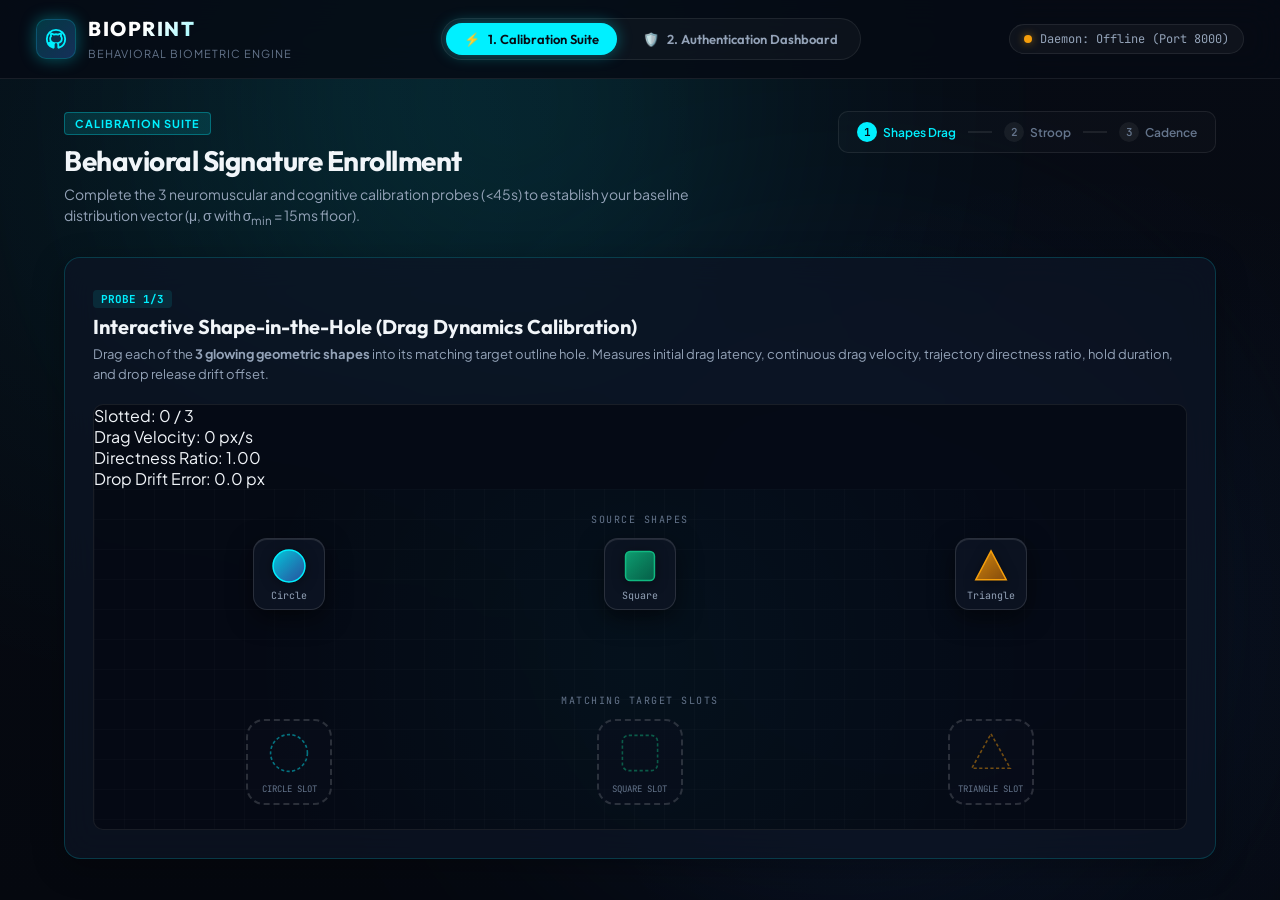
==== commit 86d932a5: "shape_hole authentication" ====
--- a/web/index.html
+++ b/web/index.html
@@ -70,7 +70,7 @@
         </div>
         <div class="enroll-progress-bar-wrap">
           <div class="enroll-steps-dots">
-            <div class="step-dot active" id="dot-motor"><span class="dot-num">1</span> Motor</div>
+            <div class="step-dot active" id="dot-motor"><span class="dot-num">1</span> Shapes Drag</div>
             <div class="step-line" id="line-1"></div>
             <div class="step-dot" id="dot-stroop"><span class="dot-num">2</span> Stroop</div>
             <div class="step-line" id="line-2"></div>
@@ -79,28 +79,109 @@
         </div>
       </div>
 
-      <!-- Step 1: Motor Kinematics & Fitts's Law Probe -->
+      <!-- Step 1: Drag-and-Drop Shape-in-the-Hole Calibration Probe -->
       <div class="calibration-card" id="card-motor">
         <div class="card-header">
           <div class="card-title">
             <span class="card-step-badge">PROBE 1/3</span>
-            <h2>Neuromuscular Motor Targets (Fitts's Law Calibration)</h2>
+            <h2>Interactive Shape-in-the-Hole (Drag Dynamics Calibration)</h2>
           </div>
           <p class="card-instructions">
-            Click the 3 illuminated calibration targets sequentially as quickly and naturally as possible. Measures cursor velocity, acceleration, jerk, tortuosity, and index of difficulty: <code>ID = log₂(2D/W)</code>.
+            Drag each of the <strong>3 glowing geometric shapes</strong> into its matching target outline hole. Measures initial drag latency, continuous drag velocity, trajectory directness ratio, hold duration, and drop release drift offset.
           </p>
         </div>
 
-        <div class="motor-stage-container">
+        <div class="motor-stage-container drag-game-container">
+          <!-- Real-Time Drag Telemetry HUD -->
           <div class="motor-telemetry-hud">
-            <div class="hud-item">Target: <span id="motor-target-idx" class="hud-val">1 / 3</span></div>
-            <div class="hud-item">Velocity: <span id="motor-vel-live" class="hud-val">0 px/s</span></div>
-            <div class="hud-item">Path Tortuosity: <span id="motor-tort-live" class="hud-val">1.00</span></div>
-            <div class="hud-item">Index of Difficulty: <span id="motor-id-live" class="hud-val">0.00 bits</span></div>
-          </div>
-          <canvas id="motor-canvas" width="840" height="340"></canvas>
-          <div id="motor-prompt-overlay" class="canvas-overlay-msg">
-            <span>Click Target 1 to Begin Motor Calibration</span>
+            <div class="hud-item">Slotted: <span id="drag-slotted-count" class="hud-val">0 / 3</span></div>
+            <div class="hud-item">Drag Velocity: <span id="drag-vel-live" class="hud-val">0 px/s</span></div>
+            <div class="hud-item">Directness Ratio: <span id="drag-direct-live" class="hud-val">1.00</span></div>
+            <div class="hud-item">Drop Drift Error: <span id="drag-drift-live" class="hud-val">0.0 px</span></div>
+          </div>
+
+          <!-- Drag and Drop Interactive Arena -->
+          <div class="drag-arena" id="enroll-drag-arena">
+            <!-- Trajectory Overlay Canvas -->
+            <canvas id="drag-trajectory-canvas" class="drag-canvas-overlay"></canvas>
+
+            <!-- Draggable Shapes Dock -->
+            <div class="shapes-dock" id="enroll-shapes-dock">
+              <div class="dock-label">SOURCE SHAPES</div>
+              <div class="shapes-row">
+                <div class="draggable-shape shape-circle" id="shape-circle" data-shape="circle" data-target="slot-circle" touch-action="none">
+                  <svg viewBox="0 0 50 50" class="shape-svg">
+                    <circle cx="25" cy="25" r="21" fill="url(#grad-cyan)" stroke="#00F0FF" stroke-width="2"/>
+                  </svg>
+                  <span class="shape-text">Circle</span>
+                </div>
+
+                <div class="draggable-shape shape-square" id="shape-square" data-shape="square" data-target="slot-square" touch-action="none">
+                  <svg viewBox="0 0 50 50" class="shape-svg">
+                    <rect x="6" y="6" width="38" height="38" rx="6" fill="url(#grad-emerald)" stroke="#10B981" stroke-width="2"/>
+                  </svg>
+                  <span class="shape-text">Square</span>
+                </div>
+
+                <div class="draggable-shape shape-triangle" id="shape-triangle" data-shape="triangle" data-target="slot-triangle" touch-action="none">
+                  <svg viewBox="0 0 50 50" class="shape-svg">
+                    <polygon points="25,5 45,43 5,43" fill="url(#grad-amber)" stroke="#F59E0B" stroke-width="2"/>
+                  </svg>
+                  <span class="shape-text">Triangle</span>
+                </div>
+              </div>
+            </div>
+
+            <!-- Target Outline Holes -->
+            <div class="holes-dock" id="enroll-holes-dock">
+              <div class="dock-label">MATCHING TARGET SLOTS</div>
+              <div class="holes-row">
+                <div class="target-slot slot-circle" id="slot-circle" data-accept="circle">
+                  <div class="slot-outline">
+                    <svg viewBox="0 0 60 60" class="slot-svg">
+                      <circle cx="30" cy="30" r="23" fill="none" stroke="rgba(0, 240, 255, 0.45)" stroke-width="2" stroke-dasharray="4 3"/>
+                    </svg>
+                  </div>
+                  <span class="slot-label">Circle Slot</span>
+                </div>
+
+                <div class="target-slot slot-square" id="slot-square" data-accept="square">
+                  <div class="slot-outline">
+                    <svg viewBox="0 0 60 60" class="slot-svg">
+                      <rect x="8" y="8" width="44" height="44" rx="8" fill="none" stroke="rgba(16, 185, 129, 0.45)" stroke-width="2" stroke-dasharray="4 3"/>
+                    </svg>
+                  </div>
+                  <span class="slot-label">Square Slot</span>
+                </div>
+
+                <div class="target-slot slot-triangle" id="slot-triangle" data-accept="triangle">
+                  <div class="slot-outline">
+                    <svg viewBox="0 0 60 60" class="slot-svg">
+                      <polygon points="30,6 54,49 6,49" fill="none" stroke="rgba(245, 158, 11, 0.45)" stroke-width="2" stroke-dasharray="4 3"/>
+                    </svg>
+                  </div>
+                  <span class="slot-label">Triangle Slot</span>
+                </div>
+              </div>
+            </div>
+
+            <!-- Subtle SVG Gradients Definition -->
+            <svg style="position: absolute; width: 0; height: 0; pointer-events: none;">
+              <defs>
+                <linearGradient id="grad-cyan" x1="0%" y1="0%" x2="100%" y2="100%">
+                  <stop offset="0%" stop-color="#00F0FF" stop-opacity="0.85"/>
+                  <stop offset="100%" stop-color="#3B82F6" stop-opacity="0.6"/>
+                </linearGradient>
+                <linearGradient id="grad-emerald" x1="0%" y1="0%" x2="100%" y2="100%">
+                  <stop offset="0%" stop-color="#10B981" stop-opacity="0.85"/>
+                  <stop offset="100%" stop-color="#059669" stop-opacity="0.6"/>
+                </linearGradient>
+                <linearGradient id="grad-amber" x1="0%" y1="0%" x2="100%" y2="100%">
+                  <stop offset="0%" stop-color="#F59E0B" stop-opacity="0.85"/>
+                  <stop offset="100%" stop-color="#D97706" stop-opacity="0.6"/>
+                </linearGradient>
+              </defs>
+            </svg>
           </div>
         </div>
       </div>
@@ -239,26 +320,54 @@
               <input type="password" id="login-password" class="cyber-input" placeholder="Enter 'bioprint secure authentication'..." autocomplete="off" required>
             </div>
 
-            <div class="dynamic-target-container" id="target-button-arena">
-              <button type="submit" id="login-btn" class="btn btn-primary btn-dynamic" data-bioprint-submit="true">
-                <span class="btn-icon">🔒</span>
-                <span class="btn-text">Sign In (Guarded)</span>
-              </button>
-            </div>
+            <!-- Interactive Single Shape Drag-to-Unlock / Submit Arena -->
+            <div class="login-drag-submission-area" id="login-drag-arena">
+              <div class="drag-arena-header">
+                <span class="arena-title">BEHAVIORAL UNLOCK GESTURE</span>
+                <span class="arena-hint">Drag Security Token into Target Hole to Authenticate</span>
+              </div>
+
+              <!-- Trajectory Canvas Overlay for Login Drag -->
+              <canvas id="login-drag-canvas" class="login-drag-overlay"></canvas>
+
+              <div class="login-drag-track">
+                <!-- Draggable Token (Source) -->
+                <div class="draggable-token-container">
+                  <div class="draggable-shape token-shape" id="login-token" data-shape="token" data-target="login-target-hole" touch-action="none">
+                    <div class="token-core">
+                      <span class="token-glyph">🛡️</span>
+                      <span class="token-label">DRAG ME</span>
+                    </div>
+                  </div>
+                </div>
+
+                <!-- Guidance Rail Graphic -->
+                <div class="drag-rail-guide">
+                  <div class="guide-dots"></div>
+                  <span class="guide-arrow">➔ ➔ ➔</span>
+                </div>
+
+                <!-- Target Outline Hole (Destination) -->
+                <div class="login-target-hole" id="login-target-hole" data-accept="token">
+                  <div class="hole-core">
+                    <span class="hole-glyph">🔓</span>
+                    <span class="hole-label">DROP HOLE</span>
+                  </div>
+                </div>
+              </div>
+            </div>
+
+            <!-- Fallback Hidden Native Button for Standard Submissions -->
+            <button type="submit" id="login-btn" style="display: none;" data-bioprint-submit="true">Submit</button>
           </form>
 
           <div class="target-controls-row">
-            <label class="toggle-control">
-              <input type="checkbox" id="toggle-two-click" checked>
-              <span class="toggle-slider"></span>
-              <span class="toggle-label">2-Click Motor Confirmation</span>
-            </label>
             <label class="toggle-control">
               <input type="checkbox" id="toggle-dynamic-pos" checked>
               <span class="toggle-slider"></span>
-              <span class="toggle-label">Dynamic Target Repositioning</span>
+              <span class="toggle-label">Dynamic Target Hole Offset</span>
             </label>
-            <button class="btn-text-only" id="btn-reposition">Reposition</button>
+            <button class="btn-text-only" id="btn-reposition">Reposition Hole</button>
           </div>
         </div>
 
@@ -360,6 +469,16 @@
 
             <div class="meter-item">
               <div class="meter-labels">
+                <span>Drag Dynamics Match</span>
+                <span id="signal-drag-val" class="meter-pct">91%</span>
+              </div>
+              <div class="meter-bar-track">
+                <div class="meter-bar-fill" id="meter-drag-fill" style="width: 91%;"></div>
+              </div>
+            </div>
+
+            <div class="meter-item">
+              <div class="meter-labels">
                 <span>Motor Kinematics Match</span>
                 <span id="signal-motor-val" class="meter-pct">84%</span>
               </div>
--- a/web/style.css
+++ b/web/style.css
@@ -370,8 +370,10 @@
   border-radius: 4px;
 }
 
-/* Motor Stage */
-.motor-stage-container {
+/* ==========================================================================
+   Drag-and-Drop Shape-in-the-Hole Mini-Game Styles
+   ========================================================================== */
+.drag-game-container {
   position: relative;
   background: rgba(5, 8, 16, 0.7);
   border: 1px solid var(--border-subtle);
@@ -379,47 +381,299 @@
   overflow: hidden;
 }
 
-.motor-telemetry-hud {
+.drag-arena {
+  position: relative;
+  min-height: 340px;
+  display: flex;
+  flex-direction: column;
+  justify-content: space-between;
+  padding: 24px 30px;
+  background: 
+    radial-gradient(circle at 50% 50%, rgba(0, 240, 255, 0.03) 0%, transparent 70%),
+    linear-gradient(rgba(255, 255, 255, 0.015) 1px, transparent 1px),
+    linear-gradient(90deg, rgba(255, 255, 255, 0.015) 1px, transparent 1px);
+  background-size: 100% 100%, 30px 30px, 30px 30px;
+  user-select: none;
+}
+
+.drag-canvas-overlay, .login-drag-overlay {
+  position: absolute;
+  top: 0;
+  left: 0;
+  width: 100%;
+  height: 100%;
+  pointer-events: none;
+  z-index: 5;
+}
+
+.dock-label {
+  font-family: var(--font-mono);
+  font-size: 10px;
+  letter-spacing: 1.5px;
+  color: var(--text-dim);
+  text-transform: uppercase;
+  margin-bottom: 12px;
+  text-align: center;
+}
+
+.shapes-row, .holes-row {
   display: flex;
   justify-content: space-around;
-  padding: 10px 16px;
-  background: rgba(255, 255, 255, 0.02);
-  border-bottom: 1px solid var(--border-subtle);
-  font-size: 12px;
-  font-family: var(--font-mono);
-  color: var(--text-muted);
-}
-.hud-val {
-  color: var(--accent-cyan);
-  font-weight: 700;
-}
-
-#motor-canvas {
-  display: block;
-  width: 100%;
-  height: 340px;
-  cursor: crosshair;
-  background: transparent;
-}
-
-.canvas-overlay-msg {
-  position: absolute;
-  top: 50%;
-  left: 50%;
-  transform: translate(-50%, -50%);
-  background: rgba(13, 20, 36, 0.9);
+  align-items: center;
+  gap: 20px;
+  position: relative;
+  z-index: 10;
+}
+
+/* Draggable Shape styling */
+.draggable-shape {
+  width: 72px;
+  height: 72px;
+  border-radius: 14px;
+  display: flex;
+  flex-direction: column;
+  align-items: center;
+  justify-content: center;
+  background: rgba(13, 20, 36, 0.85);
+  border: 1px solid rgba(255, 255, 255, 0.12);
+  box-shadow: 0 8px 24px rgba(0, 0, 0, 0.5), inset 0 1px 0 rgba(255, 255, 255, 0.1);
+  cursor: grab;
+  touch-action: none;
+  transition: transform 0.15s ease-out, box-shadow 0.2s, border-color 0.2s;
+  position: relative;
+}
+
+.draggable-shape:hover {
+  transform: translateY(-3px) scale(1.04);
+  box-shadow: 0 12px 28px rgba(0, 0, 0, 0.6), 0 0 15px rgba(0, 240, 255, 0.3);
+  border-color: rgba(0, 240, 255, 0.5);
+}
+
+.draggable-shape.is-dragging {
+  cursor: grabbing;
+  z-index: 999 !important;
+  opacity: 0.95;
+  transform: scale(1.12);
+  box-shadow: 0 16px 36px rgba(0, 0, 0, 0.7), 0 0 25px rgba(0, 240, 255, 0.6);
+  pointer-events: none;
+}
+
+.draggable-shape.slotted {
+  pointer-events: none;
+  opacity: 0.85;
+  filter: brightness(1.2);
+  box-shadow: 0 0 20px rgba(16, 185, 129, 0.5);
+  border-color: #10B981;
+}
+
+.shape-svg {
+  width: 38px;
+  height: 38px;
+  filter: drop-shadow(0 2px 6px rgba(0, 0, 0, 0.5));
+}
+
+.shape-text {
+  font-family: var(--font-mono);
+  font-size: 10px;
+  color: var(--text-muted);
+  margin-top: 4px;
+}
+
+/* Target Slot Outline styling */
+.target-slot {
+  width: 86px;
+  height: 86px;
+  border-radius: 18px;
+  background: rgba(10, 16, 30, 0.4);
+  border: 2px dashed rgba(255, 255, 255, 0.15);
+  display: flex;
+  flex-direction: column;
+  align-items: center;
+  justify-content: center;
+  transition: all 0.25s cubic-bezier(0.16, 1, 0.3, 1);
+  position: relative;
+}
+
+.slot-svg {
+  width: 48px;
+  height: 48px;
+  transition: transform 0.25s ease;
+}
+
+.slot-label {
+  font-family: var(--font-mono);
+  font-size: 9px;
+  text-transform: uppercase;
+  color: var(--text-dim);
+  margin-top: 2px;
+}
+
+.target-slot.slot-hover-active {
+  transform: scale(1.08);
+  background: rgba(0, 240, 255, 0.08);
+  border-color: var(--accent-cyan);
+  border-style: solid;
+  box-shadow: 0 0 25px var(--accent-cyan-glow);
+}
+
+.target-slot.slot-filled {
+  background: rgba(16, 185, 129, 0.12);
+  border-color: var(--accent-emerald);
+  border-style: solid;
+  box-shadow: 0 0 25px var(--accent-emerald-glow);
+  animation: slot-snap 0.4s cubic-bezier(0.16, 1, 0.3, 1);
+}
+
+@keyframes slot-snap {
+  0% { transform: scale(0.9); }
+  50% { transform: scale(1.15); box-shadow: 0 0 35px rgba(16, 185, 129, 0.8); }
+  100% { transform: scale(1); }
+}
+
+@keyframes shake-invalid {
+  0%, 100% { transform: translateX(0); }
+  20%, 60% { transform: translateX(-6px); }
+  40%, 80% { transform: translateX(6px); }
+}
+
+.shape-invalid-shake {
+  animation: shake-invalid 0.35s ease-in-out;
+}
+
+/* ==========================================================================
+   Testing/Login View: Single Shape Drag-to-Unlock
+   ========================================================================== */
+.login-drag-submission-area {
+  position: relative;
+  margin: 20px 0 16px;
+  padding: 18px 20px;
+  background: rgba(5, 8, 16, 0.8);
   border: 1px solid var(--border-card);
-  padding: 10px 22px;
-  border-radius: 9999px;
-  font-size: 13px;
-  color: var(--accent-cyan);
-  pointer-events: none !important;
+  border-radius: var(--radius-md);
+  box-shadow: inset 0 0 20px rgba(0, 0, 0, 0.5);
+  overflow: hidden;
+}
+
+.drag-arena-header {
+  display: flex;
+  justify-content: space-between;
+  align-items: center;
+  margin-bottom: 14px;
+}
+
+.arena-title {
+  font-family: var(--font-mono);
+  font-size: 10px;
+  letter-spacing: 1px;
+  color: var(--accent-cyan);
+  font-weight: 700;
+}
+
+.arena-hint {
+  font-size: 11px;
+  color: var(--text-dim);
+}
+
+.login-drag-track {
+  display: flex;
+  justify-content: space-between;
+  align-items: center;
+  position: relative;
+  min-height: 84px;
+  max-width: 320px;
+  margin: 0 auto;
+  padding: 4px 10px;
+  z-index: 10;
+}
+
+.drag-rail-guide {
+  flex: 1;
+  display: flex;
+  align-items: center;
+  justify-content: center;
+  gap: 10px;
+  color: rgba(0, 240, 255, 0.3);
+  font-family: var(--font-mono);
+  font-size: 14px;
+  letter-spacing: 4px;
   user-select: none;
-  transition: opacity 0.3s;
-  box-shadow: 0 4px 20px rgba(0, 0, 0, 0.5);
-}
-.canvas-overlay-msg * {
-  pointer-events: none !important;
+  pointer-events: none;
+}
+
+/* Token Draggable */
+.token-shape {
+  width: 78px;
+  height: 78px;
+  border-radius: 50%;
+  background: linear-gradient(135deg, rgba(0, 240, 255, 0.25), rgba(59, 130, 246, 0.35));
+  border: 2px solid var(--accent-cyan);
+  box-shadow: 0 0 20px var(--accent-cyan-glow);
+}
+
+.token-core {
+  display: flex;
+  flex-direction: column;
+  align-items: center;
+  justify-content: center;
+}
+
+.token-glyph {
+  font-size: 22px;
+}
+
+.token-label {
+  font-family: var(--font-mono);
+  font-size: 9px;
+  font-weight: 700;
+  letter-spacing: 0.5px;
+  color: #FFFFFF;
+}
+
+/* Login Target Hole */
+.login-target-hole {
+  width: 88px;
+  height: 88px;
+  border-radius: 50%;
+  background: rgba(10, 16, 30, 0.6);
+  border: 2px dashed rgba(0, 240, 255, 0.4);
+  display: flex;
+  align-items: center;
+  justify-content: center;
+  transition: all 0.3s cubic-bezier(0.16, 1, 0.3, 1);
+  box-shadow: inset 0 0 15px rgba(0, 0, 0, 0.6);
+}
+
+.hole-core {
+  display: flex;
+  flex-direction: column;
+  align-items: center;
+  justify-content: center;
+}
+
+.hole-glyph {
+  font-size: 20px;
+  opacity: 0.7;
+}
+
+.hole-label {
+  font-family: var(--font-mono);
+  font-size: 9px;
+  color: var(--text-dim);
+  text-transform: uppercase;
+}
+
+.login-target-hole.slot-hover-active {
+  transform: scale(1.1);
+  border-color: #00F0FF;
+  border-style: solid;
+  box-shadow: 0 0 30px var(--accent-cyan-glow), inset 0 0 15px rgba(0, 240, 255, 0.3);
+}
+
+.login-target-hole.slot-unlocked {
+  background: rgba(16, 185, 129, 0.2);
+  border-color: var(--accent-emerald);
+  border-style: solid;
+  box-shadow: 0 0 35px var(--accent-emerald-glow);
 }
 
 /* Stroop Stage */
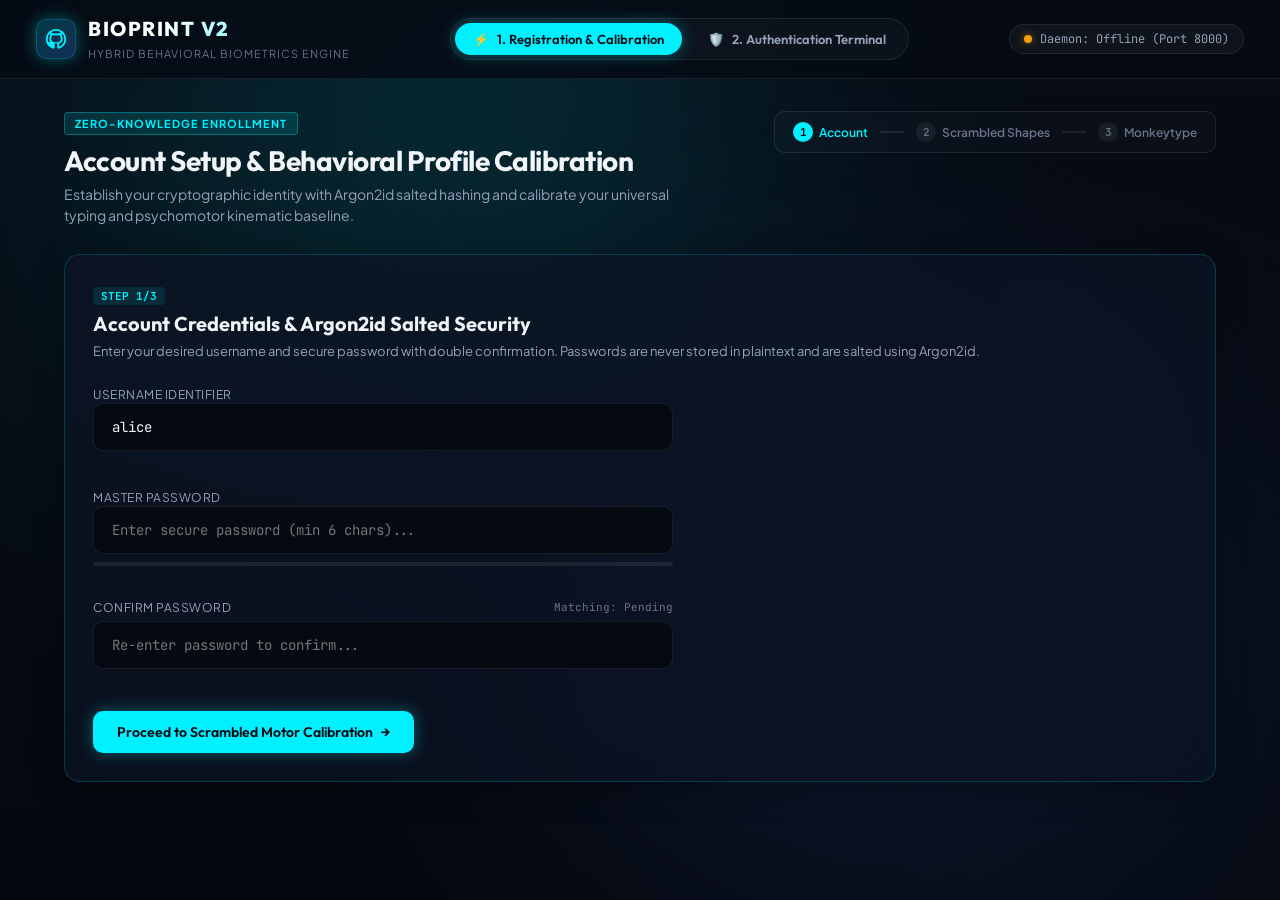
==== commit 0977f02c: "Adding shape_matching and keyboard analysis" ====
--- a/web/index.html
+++ b/web/index.html
@@ -3,10 +3,10 @@
 <head>
   <meta charset="UTF-8">
   <meta name="viewport" content="width=device-width, initial-scale=1.0">
-  <title>BioPrint | Hybrid Behavioral Biometric Engine</title>
-  <meta name="description" content="Sub-50ms behavioral biometric authentication engine analyzing keystroke dynamics, cursor kinematics, Fitts's Law, and bot heuristics.">
+  <title>BioPrint V2 | Hybrid Behavioral Biometric Engine</title>
+  <meta name="description" content="Sub-50ms continuous behavioral biometric authentication engine pairing Argon2id salted hashing with universal typing dynamics and psychomotor kinematics.">
   
-  <!-- Modern Typography from Google Fonts -->
+  <!-- Typography from Google Fonts -->
   <link rel="preconnect" href="https://fonts.googleapis.com">
   <link rel="preconnect" href="https://fonts.gstatic.com" crossorigin>
   <link href="https://fonts.googleapis.com/css2?family=JetBrains+Mono:wght@400;500;700&family=Outfit:wght@300;400;500;600;700;800&family=Plus+Jakarta+Sans:wght@400;500;600;700&display=swap" rel="stylesheet">
@@ -18,6 +18,24 @@
   <div class="ambient-glow glow-cyan"></div>
   <div class="ambient-glow glow-blue"></div>
 
+  <!-- SVG Linear Gradients Definition -->
+  <svg style="position: absolute; width: 0; height: 0; overflow: hidden;" aria-hidden="true">
+    <defs>
+      <linearGradient id="grad-cyan" x1="0%" y1="0%" x2="100%" y2="100%">
+        <stop offset="0%" stop-color="#00F0FF" stop-opacity="0.9"/>
+        <stop offset="100%" stop-color="#0080FF" stop-opacity="0.6"/>
+      </linearGradient>
+      <linearGradient id="grad-emerald" x1="0%" y1="0%" x2="100%" y2="100%">
+        <stop offset="0%" stop-color="#10B981" stop-opacity="0.9"/>
+        <stop offset="100%" stop-color="#059669" stop-opacity="0.6"/>
+      </linearGradient>
+      <linearGradient id="grad-amber" x1="0%" y1="0%" x2="100%" y2="100%">
+        <stop offset="0%" stop-color="#F59E0B" stop-opacity="0.9"/>
+        <stop offset="100%" stop-color="#D97706" stop-opacity="0.6"/>
+      </linearGradient>
+    </defs>
+  </svg>
+
   <!-- Top Navigation Header -->
   <header class="app-header">
     <div class="brand-container">
@@ -27,20 +45,20 @@
         </svg>
       </div>
       <div class="brand-text">
-        <span class="brand-title">BIOPRINT</span>
-        <span class="brand-subtitle">Behavioral Biometric Engine</span>
+        <span class="brand-title">BIOPRINT <span class="badge-v2">V2</span></span>
+        <span class="brand-subtitle">Hybrid Behavioral Biometrics Engine</span>
       </div>
     </div>
 
-    <!-- Active Mode Navigation Tabs -->
+    <!-- Mode Navigation Tabs -->
     <nav class="view-tabs" id="view-tabs">
       <button class="nav-tab active" id="tab-enroll" data-view="enroll-view">
         <span class="tab-icon">⚡</span>
-        <span>1. Calibration Suite</span>
+        <span>1. Registration & Calibration</span>
       </button>
       <button class="nav-tab" id="tab-verify" data-view="verify-view">
         <span class="tab-icon">🛡️</span>
-        <span>2. Authentication Dashboard</span>
+        <span>2. Authentication Terminal</span>
       </button>
     </nav>
 
@@ -48,56 +66,99 @@
     <div class="engine-status-container">
       <div class="engine-status-pill" id="engine-status-pill">
         <span class="status-indicator"></span>
-        <span id="engine-status-label">Daemon: Connecting...</span>
+        <span id="engine-status-label">Engine: Checking...</span>
       </div>
     </div>
   </header>
 
-  <!-- Main Application Container -->
+  <!-- Main Viewport -->
   <main class="main-viewport">
 
     <!-- =====================================================================
-         VIEW 1: CALIBRATION & ENROLLMENT SUITE
+         VIEW 1: REGISTRATION & CALIBRATION SUITE
          ===================================================================== -->
     <section class="view-panel active-panel" id="enroll-view">
       <div class="panel-header">
         <div class="panel-title-group">
-          <div class="badge-tag">Calibration Suite</div>
-          <h1 class="panel-heading">Behavioral Signature Enrollment</h1>
+          <div class="badge-tag">Zero-Knowledge Enrollment</div>
+          <h1 class="panel-heading">Account Setup & Behavioral Profile Calibration</h1>
           <p class="panel-desc">
-            Complete the 3 neuromuscular and cognitive calibration probes (&lt;45s) to establish your baseline distribution vector (μ, σ with σ<sub>min</sub> = 15ms floor).
+            Establish your cryptographic identity with Argon2id salted hashing and calibrate your universal typing and psychomotor kinematic baseline.
           </p>
         </div>
         <div class="enroll-progress-bar-wrap">
           <div class="enroll-steps-dots">
-            <div class="step-dot active" id="dot-motor"><span class="dot-num">1</span> Shapes Drag</div>
+            <div class="step-dot active" id="dot-creds"><span class="dot-num">1</span> Account</div>
             <div class="step-line" id="line-1"></div>
-            <div class="step-dot" id="dot-stroop"><span class="dot-num">2</span> Stroop</div>
+            <div class="step-dot" id="dot-shapes"><span class="dot-num">2</span> Scrambled Shapes</div>
             <div class="step-line" id="line-2"></div>
-            <div class="step-dot" id="dot-typing"><span class="dot-num">3</span> Cadence</div>
-          </div>
-        </div>
-      </div>
-
-      <!-- Step 1: Drag-and-Drop Shape-in-the-Hole Calibration Probe -->
-      <div class="calibration-card" id="card-motor">
+            <div class="step-dot" id="dot-typing"><span class="dot-num">3</span> Monkeytype</div>
+          </div>
+        </div>
+      </div>
+
+      <!-- Step 1: Account Credentials Setup -->
+      <div class="calibration-card" id="card-creds">
         <div class="card-header">
           <div class="card-title">
-            <span class="card-step-badge">PROBE 1/3</span>
-            <h2>Interactive Shape-in-the-Hole (Drag Dynamics Calibration)</h2>
+            <span class="card-step-badge">STEP 1/3</span>
+            <h2>Account Credentials & Argon2id Salted Security</h2>
           </div>
           <p class="card-instructions">
-            Drag each of the <strong>3 glowing geometric shapes</strong> into its matching target outline hole. Measures initial drag latency, continuous drag velocity, trajectory directness ratio, hold duration, and drop release drift offset.
+            Enter your desired username and secure password with double confirmation. Passwords are never stored in plaintext and are salted using Argon2id.
           </p>
         </div>
 
+        <div class="account-form-grid">
+          <div class="form-group">
+            <label for="reg-username">Username Identifier</label>
+            <input type="text" id="reg-username" class="cyber-input" placeholder="e.g. alice, jdoe" value="alice" autocomplete="off" required>
+          </div>
+
+          <div class="form-group">
+            <label for="reg-password">Master Password</label>
+            <input type="password" id="reg-password" class="cyber-input" placeholder="Enter secure password (min 6 chars)..." autocomplete="off" required>
+            <div class="password-strength-bar">
+              <div class="strength-fill" id="strength-fill"></div>
+            </div>
+          </div>
+
+          <div class="form-group">
+            <div class="form-label-row">
+              <label for="reg-confirm-password">Confirm Password</label>
+              <span class="match-indicator" id="password-match-tag">Matching: Pending</span>
+            </div>
+            <input type="password" id="reg-confirm-password" class="cyber-input" placeholder="Re-enter password to confirm..." autocomplete="off" required>
+          </div>
+        </div>
+
+        <div class="card-footer-action">
+          <button class="btn btn-primary" id="btn-creds-next">
+            <span>Proceed to Scrambled Motor Calibration</span>
+            <span class="btn-arrow">→</span>
+          </button>
+        </div>
+      </div>
+
+      <!-- Step 2: Scrambled Shape-Matching Motor Calibration -->
+      <div class="calibration-card hidden-card" id="card-shapes">
+        <div class="card-header">
+          <div class="card-title">
+            <span class="card-step-badge">STEP 2/3</span>
+            <h2>Scrambled Shape-Matching (Psychomotor Kinematics)</h2>
+          </div>
+          <p class="card-instructions">
+            Drag each shape on the top row into its matching outline slot along the bottom row. Notice that target slots are <strong>scrambled in non-aligned positions</strong> to capture non-linear trajectory tortuosity (&tau;), velocity curves, and docking latency (T<sub>dock</sub>).
+          </p>
+        </div>
+
         <div class="motor-stage-container drag-game-container">
-          <!-- Real-Time Drag Telemetry HUD -->
+          <!-- Real-Time Motor Telemetry HUD -->
           <div class="motor-telemetry-hud">
             <div class="hud-item">Slotted: <span id="drag-slotted-count" class="hud-val">0 / 3</span></div>
-            <div class="hud-item">Drag Velocity: <span id="drag-vel-live" class="hud-val">0 px/s</span></div>
-            <div class="hud-item">Directness Ratio: <span id="drag-direct-live" class="hud-val">1.00</span></div>
-            <div class="hud-item">Drop Drift Error: <span id="drag-drift-live" class="hud-val">0.0 px</span></div>
+            <div class="hud-item">Velocity: <span id="drag-vel-live" class="hud-val">0 px/s</span></div>
+            <div class="hud-item">Tortuosity (&tau;): <span id="drag-tort-live" class="hud-val">1.00</span></div>
+            <div class="hud-item">Docking Latency: <span id="drag-dock-live" class="hud-val">0 ms</span></div>
           </div>
 
           <!-- Drag and Drop Interactive Arena -->
@@ -105,10 +166,11 @@
             <!-- Trajectory Overlay Canvas -->
             <canvas id="drag-trajectory-canvas" class="drag-canvas-overlay"></canvas>
 
-            <!-- Draggable Shapes Dock -->
+            <!-- Top Row: Source Draggable Shapes -->
             <div class="shapes-dock" id="enroll-shapes-dock">
-              <div class="dock-label">SOURCE SHAPES</div>
+              <div class="dock-label">SOURCE SHAPES (TOP ROW)</div>
               <div class="shapes-row">
+                <!-- 1. Circle -->
                 <div class="draggable-shape shape-circle" id="shape-circle" data-shape="circle" data-target="slot-circle" touch-action="none">
                   <svg viewBox="0 0 50 50" class="shape-svg">
                     <circle cx="25" cy="25" r="21" fill="url(#grad-cyan)" stroke="#00F0FF" stroke-width="2"/>
@@ -116,26 +178,39 @@
                   <span class="shape-text">Circle</span>
                 </div>
 
+                <!-- 2. Triangle -->
+                <div class="draggable-shape shape-triangle" id="shape-triangle" data-shape="triangle" data-target="slot-triangle" touch-action="none">
+                  <svg viewBox="0 0 50 50" class="shape-svg">
+                    <polygon points="25,5 45,43 5,43" fill="url(#grad-amber)" stroke="#F59E0B" stroke-width="2"/>
+                  </svg>
+                  <span class="shape-text">Triangle</span>
+                </div>
+
+                <!-- 3. Square -->
                 <div class="draggable-shape shape-square" id="shape-square" data-shape="square" data-target="slot-square" touch-action="none">
                   <svg viewBox="0 0 50 50" class="shape-svg">
                     <rect x="6" y="6" width="38" height="38" rx="6" fill="url(#grad-emerald)" stroke="#10B981" stroke-width="2"/>
                   </svg>
                   <span class="shape-text">Square</span>
                 </div>
-
-                <div class="draggable-shape shape-triangle" id="shape-triangle" data-shape="triangle" data-target="slot-triangle" touch-action="none">
-                  <svg viewBox="0 0 50 50" class="shape-svg">
-                    <polygon points="25,5 45,43 5,43" fill="url(#grad-amber)" stroke="#F59E0B" stroke-width="2"/>
-                  </svg>
-                  <span class="shape-text">Triangle</span>
-                </div>
-              </div>
-            </div>
-
-            <!-- Target Outline Holes -->
+              </div>
+            </div>
+
+            <!-- Bottom Row: Scrambled Non-Aligned Target Slots -->
             <div class="holes-dock" id="enroll-holes-dock">
-              <div class="dock-label">MATCHING TARGET SLOTS</div>
+              <div class="dock-label">SCRAMBLED NON-ALIGNED TARGET HOLES (BOTTOM ROW)</div>
               <div class="holes-row">
+                <!-- Slot 1 (Positioned under Circle, but accepts SQUARE!) -->
+                <div class="target-slot slot-square" id="slot-square" data-accept="square">
+                  <div class="slot-outline">
+                    <svg viewBox="0 0 60 60" class="slot-svg">
+                      <rect x="8" y="8" width="44" height="44" rx="8" fill="none" stroke="rgba(16, 185, 129, 0.45)" stroke-width="2" stroke-dasharray="4 3"/>
+                    </svg>
+                  </div>
+                  <span class="slot-label">Square Slot</span>
+                </div>
+
+                <!-- Slot 2 (Positioned under Triangle, but accepts CIRCLE!) -->
                 <div class="target-slot slot-circle" id="slot-circle" data-accept="circle">
                   <div class="slot-outline">
                     <svg viewBox="0 0 60 60" class="slot-svg">
@@ -145,15 +220,7 @@
                   <span class="slot-label">Circle Slot</span>
                 </div>
 
-                <div class="target-slot slot-square" id="slot-square" data-accept="square">
-                  <div class="slot-outline">
-                    <svg viewBox="0 0 60 60" class="slot-svg">
-                      <rect x="8" y="8" width="44" height="44" rx="8" fill="none" stroke="rgba(16, 185, 129, 0.45)" stroke-width="2" stroke-dasharray="4 3"/>
-                    </svg>
-                  </div>
-                  <span class="slot-label">Square Slot</span>
-                </div>
-
+                <!-- Slot 3 (Positioned under Square, but accepts TRIANGLE!) -->
                 <div class="target-slot slot-triangle" id="slot-triangle" data-accept="triangle">
                   <div class="slot-outline">
                     <svg viewBox="0 0 60 60" class="slot-svg">
@@ -164,122 +231,86 @@
                 </div>
               </div>
             </div>
-
-            <!-- Subtle SVG Gradients Definition -->
-            <svg style="position: absolute; width: 0; height: 0; pointer-events: none;">
-              <defs>
-                <linearGradient id="grad-cyan" x1="0%" y1="0%" x2="100%" y2="100%">
-                  <stop offset="0%" stop-color="#00F0FF" stop-opacity="0.85"/>
-                  <stop offset="100%" stop-color="#3B82F6" stop-opacity="0.6"/>
-                </linearGradient>
-                <linearGradient id="grad-emerald" x1="0%" y1="0%" x2="100%" y2="100%">
-                  <stop offset="0%" stop-color="#10B981" stop-opacity="0.85"/>
-                  <stop offset="100%" stop-color="#059669" stop-opacity="0.6"/>
-                </linearGradient>
-                <linearGradient id="grad-amber" x1="0%" y1="0%" x2="100%" y2="100%">
-                  <stop offset="0%" stop-color="#F59E0B" stop-opacity="0.85"/>
-                  <stop offset="100%" stop-color="#D97706" stop-opacity="0.6"/>
-                </linearGradient>
-              </defs>
-            </svg>
-          </div>
-        </div>
-      </div>
-
-      <!-- Step 2: Cognitive Interference (Stroop) Probe -->
-      <div class="calibration-card hidden-card" id="card-stroop">
-        <div class="card-header">
-          <div class="card-title">
-            <span class="card-step-badge">PROBE 2/3</span>
-            <h2>Cognitive Conflict Resolution (Stroop Interference Probe)</h2>
-          </div>
-          <p class="card-instructions">
-            <strong>CRITICAL:</strong> Click the button corresponding to the <em>font color</em> of the displayed word, NOT what the word spells! Measures cognitive hesitation latency (ms).
-          </p>
-        </div>
-
-        <div class="stroop-stage-container">
-          <div class="stroop-hud">
-            <span>Trial: <strong id="stroop-trial-idx">1 / 2</strong></span>
-            <span>Hesitation Stopwatch: <strong id="stroop-timer">0 ms</strong></span>
-          </div>
-
-          <div class="stroop-word-display" id="stroop-word-box">
-            <span id="stroop-stimulus-word">RED</span>
-          </div>
-
-          <div class="stroop-buttons-grid" id="stroop-buttons-grid">
-            <button class="stroop-btn color-red" data-color="RED">RED</button>
-            <button class="stroop-btn color-blue" data-color="BLUE">BLUE</button>
-            <button class="stroop-btn color-green" data-color="GREEN">GREEN</button>
-            <button class="stroop-btn color-yellow" data-color="YELLOW">YELLOW</button>
-          </div>
-        </div>
-      </div>
-
-      <!-- Step 3: Keystroke Rhythm Enrollment -->
+          </div>
+        </div>
+      </div>
+
+      <!-- Step 3: Monkeytype-Style Typing Calibration -->
       <div class="calibration-card hidden-card" id="card-typing">
         <div class="card-header">
           <div class="card-title">
-            <span class="card-step-badge">PROBE 3/3</span>
-            <h2>Keystroke Rhythm Cadence Vector</h2>
+            <span class="card-step-badge">STEP 3/3</span>
+            <h2>Monkeytype-Style Typing Calibration (Universal Keystroke Dynamics)</h2>
           </div>
           <p class="card-instructions">
-            Type the passphrase naturally <strong>3 times</strong>. BioPrint extracts individual key dwell times (<code>T_dwell = T_up - T_down</code>) and inter-key flight latencies (<code>T_flight</code>) to model your baseline distribution.
+            Type naturally for 15 seconds. You can use Backspace to return to previous words. BioPrint measures your universal psychomotor profile: QWERTY cross-hand vs same-hand ratio (R<sub>hand</sub>), key cluster dwell matrix, spacebar boundary delay, and error dynamics.
           </p>
         </div>
 
-        <div class="typing-stage-container">
-          <div class="passphrase-target-box">
-            <div class="target-label">Target Passphrase:</div>
-            <div class="target-phrase-text" id="target-phrase-text">bioprint secure authentication</div>
-          </div>
-
-          <div class="typing-input-wrap">
-            <input type="text" id="enroll-typing-input" class="cyber-input" placeholder="Type passphrase here and press Enter..." autocomplete="off" spellcheck="false">
-            <div class="typing-trial-badge">
-              Trial <span id="typing-trial-count">1</span> of 3
-            </div>
-          </div>
-
-          <!-- Real-Time Rhythm Cadence Visualizer -->
-          <div class="cadence-viz-container">
-            <div class="cadence-viz-title">Live Keystroke Transition Stream:</div>
-            <div class="cadence-stream" id="cadence-stream">
-              <div class="cadence-placeholder">Type passphrase above to watch live flight and dwell telemetry...</div>
-            </div>
+        <div class="monkeytype-container">
+          <!-- Live Typing HUD -->
+          <div class="monkeytype-hud">
+            <div class="m-hud-stat timer-stat">
+              <span class="m-stat-label">TIME LEFT</span>
+              <span class="m-stat-val" id="live-timer" style="color: #F59E0B;">15s</span>
+            </div>
+            <div class="m-hud-stat">
+              <span class="m-stat-label">WPM</span>
+              <span class="m-stat-val" id="live-wpm">0</span>
+            </div>
+            <div class="m-hud-stat">
+              <span class="m-stat-label">ACCURACY</span>
+              <span class="m-stat-val" id="live-accuracy">100%</span>
+            </div>
+            <div class="m-hud-stat">
+              <span class="m-stat-label">BACKSPACES</span>
+              <span class="m-stat-val" id="live-backspaces">0</span>
+            </div>
+            <div class="m-hud-stat">
+              <span class="m-stat-label">WORDS</span>
+              <span class="m-stat-val" id="live-word-progress">0 / 15</span>
+            </div>
+          </div>
+
+          <!-- Interactive Word Streaming Arena -->
+          <div class="monkeytype-word-arena" id="monkeytype-arena" tabindex="0">
+            <div class="monkeytype-caret" id="monkeytype-caret"></div>
+            <div class="monkeytype-words-wrap" id="monkeytype-words-wrap">
+              <!-- Dynamically rendered word tokens with letter spans -->
+            </div>
+            <input type="text" id="monkeytype-hidden-input" class="hidden-typing-input" autocomplete="off" spellcheck="false" autofocus>
           </div>
 
           <div class="enroll-action-bar">
-            <button class="btn btn-secondary" id="btn-reset-enroll">↺ Restart Calibration</button>
-            <button class="btn btn-primary" id="btn-submit-enroll" disabled>
-              <span>Compile & Lock Biometric Signature</span>
+            <button class="btn btn-secondary" id="btn-restart-typing">↺ Reset Typing Test</button>
+            <button class="btn btn-primary" id="btn-submit-register" disabled>
+              <span>Compile & Register Profile</span>
               <span class="btn-arrow">→</span>
             </button>
           </div>
         </div>
       </div>
 
-      <!-- Enrollment Complete Summary Card -->
+      <!-- Registration Complete Summary Card -->
       <div class="calibration-card hidden-card" id="card-complete">
         <div class="enrollment-success-card">
           <div class="success-icon-badge">✓</div>
-          <h2>Biometric Profile Locked & Active</h2>
-          <p id="enroll-summary-text">Baseline distributions compiled with minimum variance floors across all telemetry vectors.</p>
+          <h2>Argon2id Account & Behavioral Profile Locked</h2>
+          <p id="enroll-summary-text">Baseline distributions compiled with physiological variance floors across universal typing and motor kinematics.</p>
           
           <div class="baseline-metrics-grid" id="baseline-metrics-grid">
             <!-- Populated via JS -->
           </div>
 
           <button class="btn btn-primary btn-large" id="btn-proceed-login">
-            Proceed to Authentication Login Dashboard →
+            Proceed to Authentication Terminal →
           </button>
         </div>
       </div>
     </section>
 
     <!-- =====================================================================
-         VIEW 2: DUMMY LOGIN & VERIFICATION DASHBOARD
+         VIEW 2: LOGIN & VERIFICATION DASHBOARD
          ===================================================================== -->
     <section class="view-panel" id="verify-view">
       <div class="panel-header">
@@ -287,7 +318,7 @@
           <div class="badge-tag tag-emerald">Live Telemetry Sentinel</div>
           <h1 class="panel-heading">BioPrint Authentication Terminal</h1>
           <p class="panel-desc">
-            Passive behavioral verification: type credentials and click the dynamic Sign In target. BioPrint intercepts the submit event in the capture phase, executes Z-score deviation matching, and returns a verdict in &lt;50ms.
+            Multi-factor verification: your Argon2id password hash is validated first, followed by continuous universal typing and psychomotor kinematics verification in &lt;50ms.
           </p>
         </div>
 
@@ -295,7 +326,7 @@
           <div class="profile-avatar">👤</div>
           <div class="profile-info">
             <div class="profile-id" id="active-user-display">User: alice (Enrolled)</div>
-            <div class="profile-status" id="active-profile-status">Baseline: Locked (μ, σ)</div>
+            <div class="profile-status" id="active-profile-status">Argon2id Salted: Active</div>
           </div>
         </div>
       </div>
@@ -303,37 +334,46 @@
       <div class="login-dashboard-grid">
         <!-- Left Column: Login Form & Target -->
         <div class="cyber-card login-form-card">
-          <div class="card-tag">PROTECTED ACCESS POINT</div>
-          <h2 class="card-subtitle">Zero-Friction Behavioral Gateway</h2>
+          <div class="card-tag">AUTHENTICATION GATEWAY</div>
+          <h2 class="card-subtitle">Zero-Friction Behavioral Verification</h2>
           
           <form id="login-form" class="bioprint-guard" onsubmit="return false;">
             <div class="form-group">
-              <label for="login-username">User Identifier</label>
+              <label for="login-username">Username Identifier</label>
               <input type="text" id="login-username" class="cyber-input" value="alice" autocomplete="off" required>
             </div>
 
+            <div class="form-group">
+              <label for="login-password">Master Password</label>
+              <input type="password" id="login-password" class="cyber-input" placeholder="Enter your enrolled password..." autocomplete="off" required>
+            </div>
+
+            <!-- Verification Natural Identity Pangram Field -->
             <div class="form-group">
               <div class="form-label-row">
-                <label for="login-password">Passphrase</label>
-                <span class="enrolled-passphrase-hint">Target: <code>bioprint secure authentication</code></span>
-              </div>
-              <input type="password" id="login-password" class="cyber-input" placeholder="Enter 'bioprint secure authentication'..." autocomplete="off" required>
-            </div>
-
-            <!-- Interactive Single Shape Drag-to-Unlock / Submit Arena -->
+                <label for="login-pangram-input">Verification Identity Pangram</label>
+                <span class="pangram-match-tag" id="pangram-status-tag">Status: Pending</span>
+              </div>
+              <div class="pangram-prompt-box">
+                <span class="prompt-text">"Quick foxes jump over lazy brown dogs"</span>
+              </div>
+              <input type="text" id="login-pangram-input" class="cyber-input" placeholder="Type the pangram above..." autocomplete="off" spellcheck="false" required>
+            </div>
+
+            <!-- Dynamic 2D Offset Drag-to-Unlock / Submit Arena -->
             <div class="login-drag-submission-area" id="login-drag-arena">
               <div class="drag-arena-header">
-                <span class="arena-title">BEHAVIORAL UNLOCK GESTURE</span>
-                <span class="arena-hint">Drag Security Token into Target Hole to Authenticate</span>
+                <span class="arena-title">PSYCHOMOTOR DOCKING GESTURE</span>
+                <span class="arena-hint">Drop Token into 2D Offset Dock to Submit</span>
               </div>
 
               <!-- Trajectory Canvas Overlay for Login Drag -->
               <canvas id="login-drag-canvas" class="login-drag-overlay"></canvas>
 
-              <div class="login-drag-track">
+              <div class="login-drag-track" id="login-drag-track">
                 <!-- Draggable Token (Source) -->
-                <div class="draggable-token-container">
-                  <div class="draggable-shape token-shape" id="login-token" data-shape="token" data-target="login-target-hole" touch-action="none">
+                <div class="draggable-token-container" id="token-container">
+                  <div class="draggable-shape token-shape" id="login-token" data-shape="token" touch-action="none">
                     <div class="token-core">
                       <span class="token-glyph">🛡️</span>
                       <span class="token-label">DRAG ME</span>
@@ -341,13 +381,13 @@
                   </div>
                 </div>
 
-                <!-- Guidance Rail Graphic -->
+                <!-- Guidance Rail Graphics -->
                 <div class="drag-rail-guide">
                   <div class="guide-dots"></div>
                   <span class="guide-arrow">➔ ➔ ➔</span>
                 </div>
 
-                <!-- Target Outline Hole (Destination) -->
+                <!-- Target Outline Hole (Dynamic 2D Offset) -->
                 <div class="login-target-hole" id="login-target-hole" data-accept="token">
                   <div class="hole-core">
                     <span class="hole-glyph">🔓</span>
@@ -357,58 +397,58 @@
               </div>
             </div>
 
-            <!-- Fallback Hidden Native Button for Standard Submissions -->
-            <button type="submit" id="login-btn" style="display: none;" data-bioprint-submit="true">Submit</button>
+            <div class="target-controls-row">
+              <button class="btn-text-only" id="btn-reposition-offset">🎲 Randomize Target Dock Offset (X&plusmn;80px, Y&plusmn;50px)</button>
+            </div>
           </form>
-
-          <div class="target-controls-row">
-            <label class="toggle-control">
-              <input type="checkbox" id="toggle-dynamic-pos" checked>
-              <span class="toggle-slider"></span>
-              <span class="toggle-label">Dynamic Target Hole Offset</span>
-            </label>
-            <button class="btn-text-only" id="btn-reposition">Reposition Hole</button>
-          </div>
-        </div>
-
-        <!-- Right Column: Impostor & Bot Attack Simulator (Demonstration Suite) -->
+        </div>
+
+        <!-- Right Column: Security Benchmark & Impostor Attack Simulator -->
         <div class="cyber-card attack-simulation-card">
-          <div class="card-tag tag-crimson">SECURITY BENCHMARK PLAYGROUND</div>
+          <div class="card-tag tag-crimson">SECURITY BENCHMARK SUITE</div>
           <h2 class="card-subtitle">Attack Vector & Impostor Simulator</h2>
           <p class="playground-intro">
-            Simulate credential stuffing bots, synthetic scripts, and cadence impostors with 1-click to test the statistical explainability engine:
+            Simulate credential leakage, hunt-and-peck typists, and synthetic bot automation to benchmark the diagnostic explainability engine:
           </p>
 
           <div class="attack-buttons-grid">
             <button class="attack-btn" id="sim-legit">
               <div class="attack-icon">🟢</div>
               <div class="attack-meta">
-                <strong>Natural Human Cadence</strong>
-                <span>Matches enrolled profile distribution</span>
+                <strong>Legitimate User Auth</strong>
+                <span>Valid password + matching touch-typing cadence & motor stroke</span>
               </div>
             </button>
 
             <button class="attack-btn" id="sim-cadence-impostor">
               <div class="attack-icon">⚠️</div>
               <div class="attack-meta">
-                <strong>Cadence Impostor (Stolen Password)</strong>
-                <span>Different human typing rhythm (+3.2σ Z-score)</span>
+                <strong>Leaked Password + Cadence Impostor</strong>
+                <span>Correct password, but hunt-and-peck typing (R_hand &gt; 1.25)</span>
+              </div>
+            </button>
+
+            <button class="attack-btn" id="sim-bad-password">
+              <div class="attack-icon">🔑</div>
+              <div class="attack-meta">
+                <strong>Invalid Password Hash</strong>
+                <span>Wrong password credential rejected by Argon2id immediately</span>
               </div>
             </button>
 
             <button class="attack-btn" id="sim-linear-bot">
               <div class="attack-icon">🤖</div>
               <div class="attack-meta">
-                <strong>Linear Cursor Bot</strong>
-                <span>Zero micro-jitter trajectory (collinear path)</span>
-              </div>
-            </button>
-
-            <button class="attack-btn" id="sim-fast-bot">
+                <strong>Linear Zero-Jitter Cursor Bot</strong>
+                <span>Collinear synthetic cursor path with zero lateral variance</span>
+              </div>
+            </button>
+
+            <button class="attack-btn" id="sim-teleport-bot">
               <div class="attack-icon">⚡</div>
               <div class="attack-meta">
-                <strong>Impossible Speed Bot (&lt;10ms)</strong>
-                <span>Synthetic dwell time violating human threshold</span>
+                <strong>Instant Drag Teleportation</strong>
+                <span>Zero intermediate pointer events (&lt;15ms hold duration)</span>
               </div>
             </button>
 
@@ -416,7 +456,7 @@
               <div class="attack-icon">🛑</div>
               <div class="attack-meta">
                 <strong>Untrusted Script Injection</strong>
-                <span>Synthetic dispatch (event.isTrusted == false)</span>
+                <span>Synthetic dispatchEvent (event.isTrusted === false)</span>
               </div>
             </button>
           </div>
@@ -446,20 +486,29 @@
 
       <!-- Modal Body -->
       <div class="modal-body-content">
-        
         <!-- Score and Radar Section -->
         <div class="modal-viz-section">
           <div class="confidence-gauge-box">
             <div class="gauge-label">Composite Anomaly Confidence</div>
             <div class="gauge-value-large" id="modal-confidence-score">88.5%</div>
-            <div class="gauge-threshold-info">Threshold: ≥ 70.0% to Authenticate</div>
+            <div class="gauge-threshold-info">Threshold: &ge; 70.0% to Authenticate</div>
           </div>
 
           <!-- Multi-Factor Radar / Signal Meters -->
           <div class="signals-meter-container">
             <div class="meter-item">
               <div class="meter-labels">
-                <span>Keystroke Rhythm Match</span>
+                <span>Argon2id Password Hash</span>
+                <span id="signal-pwd-val" class="meter-pct" style="color: #10B981;">Valid ✓</span>
+              </div>
+              <div class="meter-bar-track">
+                <div class="meter-bar-fill" id="meter-pwd-fill" style="width: 100%; background: #10B981;"></div>
+              </div>
+            </div>
+
+            <div class="meter-item">
+              <div class="meter-labels">
+                <span>Universal Keystroke Rhythm</span>
                 <span id="signal-key-val" class="meter-pct">89%</span>
               </div>
               <div class="meter-bar-track">
@@ -469,32 +518,11 @@
 
             <div class="meter-item">
               <div class="meter-labels">
-                <span>Drag Dynamics Match</span>
-                <span id="signal-drag-val" class="meter-pct">91%</span>
+                <span>Psychomotor Kinematics</span>
+                <span id="signal-motor-val" class="meter-pct">91%</span>
               </div>
               <div class="meter-bar-track">
-                <div class="meter-bar-fill" id="meter-drag-fill" style="width: 91%;"></div>
-              </div>
-            </div>
-
-            <div class="meter-item">
-              <div class="meter-labels">
-                <span>Motor Kinematics Match</span>
-                <span id="signal-motor-val" class="meter-pct">84%</span>
-              </div>
-              <div class="meter-bar-track">
-                <div class="meter-bar-fill" id="meter-motor-fill" style="width: 84%;"></div>
-              </div>
-            </div>
-
-            <!-- Cognitive Delay Match (temporarily removed from display per user request) -->
-            <div class="meter-item" id="meter-item-cog" style="display: none;">
-              <div class="meter-labels">
-                <span>Cognitive Delay Match</span>
-                <span id="signal-cog-val" class="meter-pct">92%</span>
-              </div>
-              <div class="meter-bar-track">
-                <div class="meter-bar-fill" id="meter-cog-fill" style="width: 92%;"></div>
+                <div class="meter-bar-fill" id="meter-motor-fill" style="width: 91%;"></div>
               </div>
             </div>
 
@@ -510,33 +538,25 @@
           </div>
         </div>
 
-        <!-- Trajectory Playback Mini-Canvas -->
-        <div class="trajectory-preview-wrap">
-          <div class="section-micro-label">INTERACTION TRAJECTORY & FITTS'S APPROACH:</div>
-          <canvas id="modal-trajectory-canvas" width="600" height="120"></canvas>
-        </div>
-
-        <!-- Diagnostic Explainability Breakdown -->
-        <div class="modal-explainability-panel">
-          <div class="explainability-heading">
-            <span class="explain-icon">🔍</span>
-            <span>Diagnostic Explainability Payload (Z &gt; 2.5σ Violations):</span>
-          </div>
-          <ul class="explainability-items-list" id="modal-explainability-list">
-            <li>Cadence and motor dynamics closely adhere to enrolled biometric signature.</li>
+        <!-- Explainability Diagnostics Section -->
+        <div class="explainability-panel">
+          <div class="explainability-header">
+            <span class="exp-title">Explainability Anomaly Diagnostics (&gt;2.5&sigma; Deviations):</span>
+            <span class="exp-badge" id="exp-badge-count">0 Anomalies</span>
+          </div>
+          <ul class="explainability-list" id="modal-explainability-list">
+            <!-- Populated dynamically via JS -->
           </ul>
         </div>
-
-      </div>
-
-      <!-- Modal Footer -->
-      <div class="modal-footer">
-        <button class="btn btn-secondary" id="btn-close-modal">Dismiss Verdict</button>
+      </div>
+
+      <!-- Modal Footer Action -->
+      <div class="modal-action-footer">
+        <button class="btn btn-secondary" id="modal-close-btn">Dismiss & Return</button>
       </div>
     </div>
   </div>
 
-  <!-- Application Logic -->
   <script src="app.js"></script>
 </body>
 </html>
--- a/web/style.css
+++ b/web/style.css
@@ -676,121 +676,242 @@
   box-shadow: 0 0 35px var(--accent-emerald-glow);
 }
 
-/* Stroop Stage */
-.stroop-stage-container {
+/* Scrambled Target Slots Color Accents */
+.slot-square {
+  border-color: rgba(16, 185, 129, 0.45);
+}
+.slot-square:hover, .slot-square.slot-hover-active {
+  border-color: #10B981;
+  box-shadow: 0 0 25px rgba(16, 185, 129, 0.5);
+}
+.slot-circle {
+  border-color: rgba(0, 240, 255, 0.45);
+}
+.slot-circle:hover, .slot-circle.slot-hover-active {
+  border-color: #00F0FF;
+  box-shadow: 0 0 25px rgba(0, 240, 255, 0.5);
+}
+.slot-triangle {
+  border-color: rgba(245, 158, 11, 0.45);
+}
+.slot-triangle:hover, .slot-triangle.slot-hover-active {
+  border-color: #F59E0B;
+  box-shadow: 0 0 25px rgba(245, 158, 11, 0.5);
+}
+
+/* ==========================================================================
+   Account Setup Credentials & Password Strength
+   ========================================================================== */
+.account-form-grid {
   display: flex;
   flex-direction: column;
-  align-items: center;
-  gap: 24px;
-  padding: 24px;
-  background: rgba(5, 8, 16, 0.6);
+  gap: 16px;
+  max-width: 580px;
+  margin-bottom: 24px;
+}
+
+.password-strength-bar {
+  width: 100%;
+  height: 4px;
+  background: rgba(255, 255, 255, 0.08);
+  border-radius: 9999px;
+  margin-top: 8px;
+  overflow: hidden;
+}
+
+.strength-fill {
+  height: 100%;
+  width: 0%;
+  border-radius: 9999px;
+  transition: width 0.3s ease, background 0.3s ease;
+  background: var(--accent-crimson);
+}
+.strength-weak { width: 33%; background: var(--accent-crimson); }
+.strength-medium { width: 66%; background: var(--accent-amber); }
+.strength-strong { width: 100%; background: var(--accent-emerald); }
+
+.match-indicator {
+  font-size: 11px;
+  font-family: var(--font-mono);
+  color: var(--text-dim);
+}
+.match-indicator.match-yes {
+  color: var(--accent-emerald);
+}
+.match-indicator.match-no {
+  color: var(--accent-crimson);
+}
+
+/* ==========================================================================
+   Monkeytype-Style 30-Word Dynamic Typing Calibration
+   ========================================================================== */
+.monkeytype-container {
+  display: flex;
+  flex-direction: column;
+  gap: 20px;
+  max-width: 900px;
+  margin: 0 auto;
+}
+
+.monkeytype-hud {
+  display: flex;
+  justify-content: space-around;
+  align-items: center;
+  background: rgba(5, 8, 16, 0.7);
   border: 1px solid var(--border-subtle);
   border-radius: var(--radius-md);
-}
-
-.stroop-hud {
-  display: flex;
-  gap: 24px;
-  font-family: var(--font-mono);
-  font-size: 13px;
-  color: var(--text-muted);
-}
-.stroop-hud strong {
+  padding: 12px 24px;
+}
+
+.m-hud-stat {
+  display: flex;
+  flex-direction: column;
+  align-items: center;
+  gap: 4px;
+}
+
+.m-stat-label {
+  font-family: var(--font-mono);
+  font-size: 10px;
+  letter-spacing: 1px;
+  color: var(--text-dim);
+  text-transform: uppercase;
+}
+
+.m-stat-val {
+  font-family: var(--font-mono);
+  font-size: 22px;
+  font-weight: 800;
   color: var(--accent-cyan);
 }
 
-.stroop-word-display {
-  width: 100%;
-  max-width: 380px;
-  height: 120px;
-  display: flex;
-  align-items: center;
-  justify-content: center;
-  background: rgba(255, 255, 255, 0.03);
-  border: 1px solid var(--border-subtle);
-  border-radius: var(--radius-md);
-}
-#stroop-stimulus-word {
-  font-family: var(--font-heading);
-  font-size: 48px;
-  font-weight: 900;
-  letter-spacing: 4px;
-  text-shadow: 0 0 20px rgba(0,0,0,0.8);
-}
-
-.stroop-buttons-grid {
-  display: grid;
-  grid-template-columns: repeat(4, 1fr);
+.monkeytype-word-arena {
+  position: relative;
+  height: 104px;
+  max-height: 104px;
+  padding: 18px 24px;
+  font-family: 'JetBrains Mono', monospace;
+  font-size: 19px;
+  line-height: 1.8;
+  background: rgba(5, 8, 16, 0.75);
+  border: 1px solid var(--border-card);
+  border-radius: var(--radius-md);
+  outline: none;
+  cursor: text;
+  user-select: none;
+  overflow: hidden;
+  box-shadow: inset 0 0 30px rgba(0, 0, 0, 0.7);
+}
+.monkeytype-word-arena:focus-within {
+  border-color: var(--accent-cyan);
+  box-shadow: inset 0 0 30px rgba(0, 0, 0, 0.7), 0 0 20px var(--accent-cyan-glow);
+}
+
+.timer-stat.timer-warning .m-stat-val {
+  color: var(--accent-crimson) !important;
+  animation: timer-pulse 0.8s infinite alternate;
+}
+@keyframes timer-pulse {
+  from { transform: scale(1); }
+  to { transform: scale(1.1); text-shadow: 0 0 10px rgba(239, 68, 68, 0.6); }
+}
+
+.monkeytype-caret {
+  position: absolute;
+  width: 2.5px;
+  height: 26px;
+  background: var(--accent-cyan);
+  border-radius: 2px;
+  box-shadow: 0 0 10px var(--accent-cyan);
+  pointer-events: none;
+  z-index: 15;
+  transition: left 0.08s ease, top 0.08s ease;
+  animation: caret-pulse 1.1s ease-in-out infinite;
+}
+
+@keyframes caret-pulse {
+  0%, 100% { opacity: 1; }
+  50% { opacity: 0.15; }
+}
+
+.monkeytype-words-wrap {
+  display: flex;
+  flex-wrap: wrap;
   gap: 14px;
-  width: 100%;
-  max-width: 500px;
-}
-
-.stroop-btn {
-  padding: 16px;
-  border-radius: var(--radius-md);
-  border: 1px solid transparent;
-  font-family: var(--font-heading);
-  font-size: 15px;
-  font-weight: 700;
-  cursor: pointer;
-  transition: var(--transition-smooth);
-}
-.stroop-btn:hover {
-  transform: translateY(-2px);
-  filter: brightness(1.2);
-}
-.color-red {
-  background: rgba(239, 68, 68, 0.2);
+  row-gap: 10px;
+}
+
+.m-word {
+  display: inline-flex;
+  position: relative;
+  border-bottom: 2px solid transparent;
+  transition: border-color 0.15s ease;
+}
+.m-word.word-active {
+  border-bottom-color: rgba(0, 240, 255, 0.35);
+}
+.m-word.word-error {
+  border-bottom-color: rgba(239, 68, 68, 0.6);
+}
+
+.m-char {
+  color: #475569;
+  transition: color 0.06s ease, text-shadow 0.06s ease;
+}
+.m-char.char-active {
+  color: #94A3B8;
+}
+.m-char.char-correct {
+  color: #10B981;
+  text-shadow: 0 0 8px rgba(16, 185, 129, 0.4);
+}
+.m-char.char-error {
   color: #EF4444;
-  border-color: rgba(239, 68, 68, 0.4);
-}
-.color-blue {
-  background: rgba(59, 130, 246, 0.2);
-  color: #3B82F6;
-  border-color: rgba(59, 130, 246, 0.4);
-}
-.color-green {
-  background: rgba(16, 185, 129, 0.2);
-  color: #10B981;
-  border-color: rgba(16, 185, 129, 0.4);
-}
-.color-yellow {
-  background: rgba(245, 158, 11, 0.2);
-  color: #F59E0B;
-  border-color: rgba(245, 158, 11, 0.4);
-}
-
-/* Typing Stage */
-.passphrase-target-box {
+  text-shadow: 0 0 8px rgba(239, 68, 68, 0.4);
+  background: rgba(239, 68, 68, 0.15);
+  border-radius: 2px;
+}
+
+.hidden-typing-input {
+  position: absolute;
+  opacity: 0;
+  width: 1px;
+  height: 1px;
+  top: 0;
+  left: 0;
+  pointer-events: none;
+}
+
+/* ==========================================================================
+   Verification Natural Identity Pangram Box
+   ========================================================================== */
+.pangram-prompt-box {
   background: rgba(0, 240, 255, 0.05);
   border: 1px solid rgba(0, 240, 255, 0.2);
   border-radius: var(--radius-md);
-  padding: 14px 20px;
-  margin-bottom: 20px;
-  display: flex;
-  align-items: center;
-  gap: 16px;
-}
-.target-label {
-  font-size: 12px;
-  color: var(--text-muted);
-  text-transform: uppercase;
+  padding: 12px 18px;
+  margin-bottom: 10px;
+}
+.prompt-text {
+  font-family: var(--font-mono);
+  font-size: 15px;
+  font-weight: 600;
+  color: var(--accent-cyan);
   letter-spacing: 0.5px;
 }
-.target-phrase-text {
-  font-family: var(--font-mono);
-  font-size: 16px;
-  font-weight: 700;
-  color: var(--accent-cyan);
-  letter-spacing: 1px;
-}
-
-.typing-input-wrap {
-  position: relative;
-  margin-bottom: 20px;
-}
-
+.pangram-match-tag {
+  font-family: var(--font-mono);
+  font-size: 11px;
+  color: var(--text-dim);
+}
+.pangram-match-tag.valid {
+  color: var(--accent-emerald);
+}
+.pangram-match-tag.mismatch {
+  color: var(--accent-amber);
+}
+
+/* Cyber Input */
 .cyber-input {
   width: 100%;
   padding: 14px 18px;
@@ -799,83 +920,13 @@
   border-radius: var(--radius-md);
   color: var(--text-main);
   font-family: var(--font-mono);
-  font-size: 15px;
+  font-size: 14px;
   outline: none;
   transition: var(--transition-smooth);
 }
 .cyber-input:focus {
   border-color: var(--accent-cyan);
   box-shadow: 0 0 15px var(--accent-cyan-glow);
-}
-
-.typing-trial-badge {
-  position: absolute;
-  right: 14px;
-  top: 50%;
-  transform: translateY(-50%);
-  background: rgba(255, 255, 255, 0.06);
-  padding: 4px 10px;
-  border-radius: 6px;
-  font-size: 12px;
-  font-family: var(--font-mono);
-  color: var(--text-muted);
-}
-
-/* Cadence Stream */
-.cadence-viz-container {
-  background: rgba(5, 8, 16, 0.7);
-  border: 1px solid var(--border-subtle);
-  border-radius: var(--radius-md);
-  padding: 14px;
-  margin-bottom: 24px;
-}
-.cadence-viz-title {
-  font-size: 11px;
-  font-family: var(--font-mono);
-  color: var(--text-dim);
-  text-transform: uppercase;
-  margin-bottom: 8px;
-}
-.cadence-stream {
-  display: flex;
-  gap: 6px;
-  overflow-x: auto;
-  min-height: 48px;
-  align-items: center;
-  padding-bottom: 4px;
-}
-.cadence-placeholder {
-  font-size: 12px;
-  color: var(--text-dim);
-  font-style: italic;
-}
-.cadence-token {
-  display: flex;
-  flex-direction: column;
-  align-items: center;
-  background: rgba(255, 255, 255, 0.04);
-  border: 1px solid var(--border-subtle);
-  border-radius: 6px;
-  padding: 4px 8px;
-  min-width: 42px;
-}
-.token-key {
-  font-family: var(--font-mono);
-  font-size: 13px;
-  font-weight: 700;
-  color: var(--accent-cyan);
-}
-.token-dwell {
-  font-family: var(--font-mono);
-  font-size: 10px;
-  color: var(--text-muted);
-}
-.token-flight-line {
-  font-size: 10px;
-  color: var(--accent-blue);
-  font-family: var(--font-mono);
-  display: flex;
-  align-items: center;
 }
 
 .enroll-action-bar {
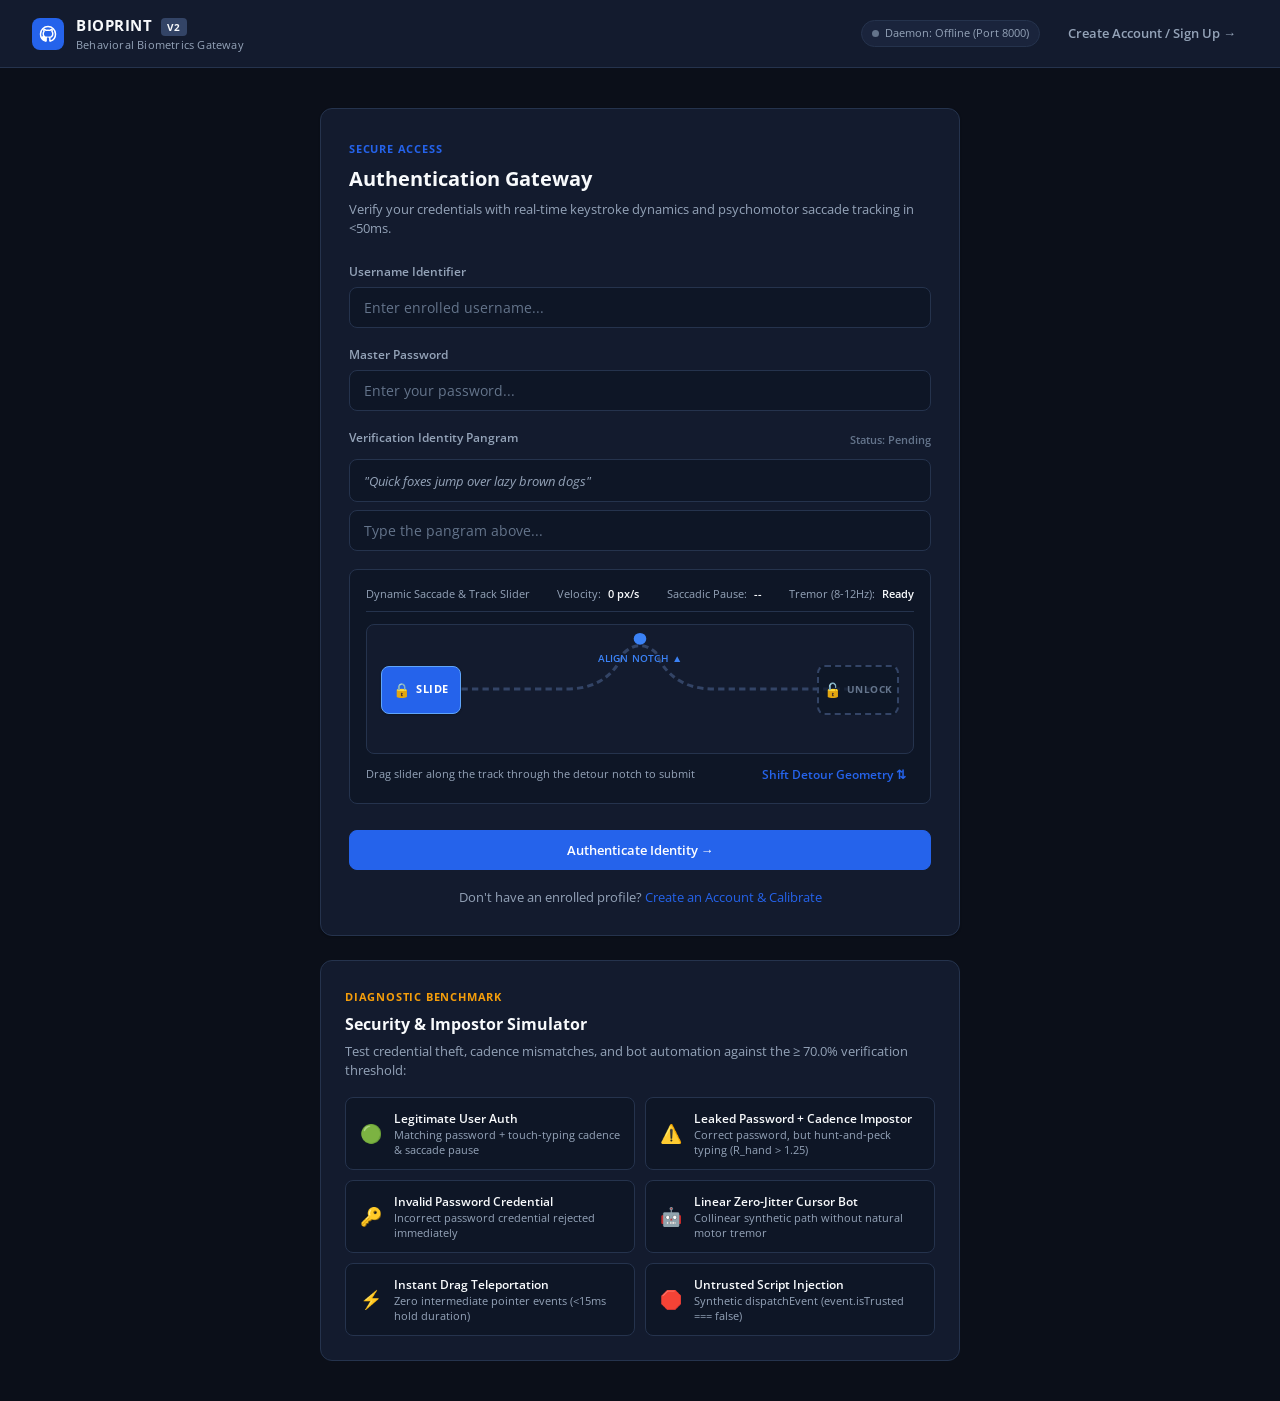
==== commit c9ce19b7: "Adding Final changes" ====
--- a/web/index.html
+++ b/web/index.html
@@ -3,42 +3,15 @@
 <head>
   <meta charset="UTF-8">
   <meta name="viewport" content="width=device-width, initial-scale=1.0">
-  <title>BioPrint V2 | Hybrid Behavioral Biometric Engine</title>
-  <meta name="description" content="Sub-50ms continuous behavioral biometric authentication engine pairing Argon2id salted hashing with universal typing dynamics and psychomotor kinematics.">
-  
-  <!-- Typography from Google Fonts -->
-  <link rel="preconnect" href="https://fonts.googleapis.com">
-  <link rel="preconnect" href="https://fonts.gstatic.com" crossorigin>
-  <link href="https://fonts.googleapis.com/css2?family=JetBrains+Mono:wght@400;500;700&family=Outfit:wght@300;400;500;600;700;800&family=Plus+Jakarta+Sans:wght@400;500;600;700&display=swap" rel="stylesheet">
+  <title>BioPrint V2 | Authentication Gateway</title>
+  <meta name="description" content="Sub-50ms continuous behavioral biometric authentication gateway pairing salted credentials with universal typing dynamics and psychomotor kinematics.">
   
   <link rel="stylesheet" href="style.css">
 </head>
-<body class="dark-theme">
-  <!-- Background Ambient Glow Canvas -->
-  <div class="ambient-glow glow-cyan"></div>
-  <div class="ambient-glow glow-blue"></div>
-
-  <!-- SVG Linear Gradients Definition -->
-  <svg style="position: absolute; width: 0; height: 0; overflow: hidden;" aria-hidden="true">
-    <defs>
-      <linearGradient id="grad-cyan" x1="0%" y1="0%" x2="100%" y2="100%">
-        <stop offset="0%" stop-color="#00F0FF" stop-opacity="0.9"/>
-        <stop offset="100%" stop-color="#0080FF" stop-opacity="0.6"/>
-      </linearGradient>
-      <linearGradient id="grad-emerald" x1="0%" y1="0%" x2="100%" y2="100%">
-        <stop offset="0%" stop-color="#10B981" stop-opacity="0.9"/>
-        <stop offset="100%" stop-color="#059669" stop-opacity="0.6"/>
-      </linearGradient>
-      <linearGradient id="grad-amber" x1="0%" y1="0%" x2="100%" y2="100%">
-        <stop offset="0%" stop-color="#F59E0B" stop-opacity="0.9"/>
-        <stop offset="100%" stop-color="#D97706" stop-opacity="0.6"/>
-      </linearGradient>
-    </defs>
-  </svg>
-
+<body>
   <!-- Top Navigation Header -->
   <header class="app-header">
-    <div class="brand-container">
+    <a href="index.html" class="brand-container">
       <div class="brand-icon">
         <svg viewBox="0 0 24 24" fill="none" stroke="currentColor" stroke-width="2">
           <path d="M12 2a10 10 0 0 0-10 10c0 4.42 2.87 8.17 6.84 9.5.5.08.66-.23.66-.5v-1.69c-2.77.6-3.36-1.34-3.36-1.34-.46-1.16-1.11-1.47-1.11-1.47-.91-.62.07-.6.07-.6 1 .07 1.53 1.03 1.53 1.03.87 1.52 2.34 1.07 2.91.83.1-.65.35-1.09.63-1.34-2.22-.25-4.55-1.11-4.55-4.92 0-1.11.38-2 1.03-2.71-.1-.25-.45-1.29.1-2.64 0 0 .84-.27 2.75 1.02.79-.22 1.65-.33 2.5-.33.85 0 1.71.11 2.5.33 1.91-1.29 2.75-1.02 2.75-1.02.55 1.35.2 2.39.1 2.64.65.71 1.03 1.6 1.03 2.71 0 3.82-2.34 4.66-4.57 4.91.36.31.69.92.69 1.85V21c0 .27.16.59.67.5C19.14 20.16 22 16.42 22 12A10 10 0 0 0 12 2z"/>
@@ -46,435 +19,175 @@
       </div>
       <div class="brand-text">
         <span class="brand-title">BIOPRINT <span class="badge-v2">V2</span></span>
-        <span class="brand-subtitle">Hybrid Behavioral Biometrics Engine</span>
-      </div>
-    </div>
-
-    <!-- Mode Navigation Tabs -->
-    <nav class="view-tabs" id="view-tabs">
-      <button class="nav-tab active" id="tab-enroll" data-view="enroll-view">
-        <span class="tab-icon">⚡</span>
-        <span>1. Registration & Calibration</span>
-      </button>
-      <button class="nav-tab" id="tab-verify" data-view="verify-view">
-        <span class="tab-icon">🛡️</span>
-        <span>2. Authentication Terminal</span>
-      </button>
-    </nav>
-
-    <!-- Backend & Engine Status Pill -->
-    <div class="engine-status-container">
+        <span class="brand-subtitle">Behavioral Biometrics Gateway</span>
+      </div>
+    </a>
+
+    <div class="header-right">
       <div class="engine-status-pill" id="engine-status-pill">
         <span class="status-indicator"></span>
-        <span id="engine-status-label">Engine: Checking...</span>
-      </div>
+        <span id="engine-status-label">Daemon: Checking...</span>
+      </div>
+      <a href="signup.html" class="header-nav-link">Create Account / Sign Up →</a>
     </div>
   </header>
 
-  <!-- Main Viewport -->
-  <main class="main-viewport">
-
-    <!-- =====================================================================
-         VIEW 1: REGISTRATION & CALIBRATION SUITE
-         ===================================================================== -->
-    <section class="view-panel active-panel" id="enroll-view">
-      <div class="panel-header">
-        <div class="panel-title-group">
-          <div class="badge-tag">Zero-Knowledge Enrollment</div>
-          <h1 class="panel-heading">Account Setup & Behavioral Profile Calibration</h1>
-          <p class="panel-desc">
-            Establish your cryptographic identity with Argon2id salted hashing and calibrate your universal typing and psychomotor kinematic baseline.
-          </p>
-        </div>
-        <div class="enroll-progress-bar-wrap">
-          <div class="enroll-steps-dots">
-            <div class="step-dot active" id="dot-creds"><span class="dot-num">1</span> Account</div>
-            <div class="step-line" id="line-1"></div>
-            <div class="step-dot" id="dot-shapes"><span class="dot-num">2</span> Scrambled Shapes</div>
-            <div class="step-line" id="line-2"></div>
-            <div class="step-dot" id="dot-typing"><span class="dot-num">3</span> Monkeytype</div>
-          </div>
-        </div>
-      </div>
-
-      <!-- Step 1: Account Credentials Setup -->
-      <div class="calibration-card" id="card-creds">
-        <div class="card-header">
-          <div class="card-title">
-            <span class="card-step-badge">STEP 1/3</span>
-            <h2>Account Credentials & Argon2id Salted Security</h2>
-          </div>
-          <p class="card-instructions">
-            Enter your desired username and secure password with double confirmation. Passwords are never stored in plaintext and are salted using Argon2id.
-          </p>
-        </div>
-
-        <div class="account-form-grid">
-          <div class="form-group">
-            <label for="reg-username">Username Identifier</label>
-            <input type="text" id="reg-username" class="cyber-input" placeholder="e.g. alice, jdoe" value="alice" autocomplete="off" required>
-          </div>
-
-          <div class="form-group">
-            <label for="reg-password">Master Password</label>
-            <input type="password" id="reg-password" class="cyber-input" placeholder="Enter secure password (min 6 chars)..." autocomplete="off" required>
-            <div class="password-strength-bar">
-              <div class="strength-fill" id="strength-fill"></div>
-            </div>
-          </div>
-
-          <div class="form-group">
-            <div class="form-label-row">
-              <label for="reg-confirm-password">Confirm Password</label>
-              <span class="match-indicator" id="password-match-tag">Matching: Pending</span>
-            </div>
-            <input type="password" id="reg-confirm-password" class="cyber-input" placeholder="Re-enter password to confirm..." autocomplete="off" required>
-          </div>
-        </div>
-
-        <div class="card-footer-action">
-          <button class="btn btn-primary" id="btn-creds-next">
-            <span>Proceed to Scrambled Motor Calibration</span>
-            <span class="btn-arrow">→</span>
-          </button>
-        </div>
-      </div>
-
-      <!-- Step 2: Scrambled Shape-Matching Motor Calibration -->
-      <div class="calibration-card hidden-card" id="card-shapes">
-        <div class="card-header">
-          <div class="card-title">
-            <span class="card-step-badge">STEP 2/3</span>
-            <h2>Scrambled Shape-Matching (Psychomotor Kinematics)</h2>
-          </div>
-          <p class="card-instructions">
-            Drag each shape on the top row into its matching outline slot along the bottom row. Notice that target slots are <strong>scrambled in non-aligned positions</strong> to capture non-linear trajectory tortuosity (&tau;), velocity curves, and docking latency (T<sub>dock</sub>).
-          </p>
-        </div>
-
-        <div class="motor-stage-container drag-game-container">
-          <!-- Real-Time Motor Telemetry HUD -->
-          <div class="motor-telemetry-hud">
-            <div class="hud-item">Slotted: <span id="drag-slotted-count" class="hud-val">0 / 3</span></div>
-            <div class="hud-item">Velocity: <span id="drag-vel-live" class="hud-val">0 px/s</span></div>
-            <div class="hud-item">Tortuosity (&tau;): <span id="drag-tort-live" class="hud-val">1.00</span></div>
-            <div class="hud-item">Docking Latency: <span id="drag-dock-live" class="hud-val">0 ms</span></div>
-          </div>
-
-          <!-- Drag and Drop Interactive Arena -->
-          <div class="drag-arena" id="enroll-drag-arena">
-            <!-- Trajectory Overlay Canvas -->
-            <canvas id="drag-trajectory-canvas" class="drag-canvas-overlay"></canvas>
-
-            <!-- Top Row: Source Draggable Shapes -->
-            <div class="shapes-dock" id="enroll-shapes-dock">
-              <div class="dock-label">SOURCE SHAPES (TOP ROW)</div>
-              <div class="shapes-row">
-                <!-- 1. Circle -->
-                <div class="draggable-shape shape-circle" id="shape-circle" data-shape="circle" data-target="slot-circle" touch-action="none">
-                  <svg viewBox="0 0 50 50" class="shape-svg">
-                    <circle cx="25" cy="25" r="21" fill="url(#grad-cyan)" stroke="#00F0FF" stroke-width="2"/>
-                  </svg>
-                  <span class="shape-text">Circle</span>
-                </div>
-
-                <!-- 2. Triangle -->
-                <div class="draggable-shape shape-triangle" id="shape-triangle" data-shape="triangle" data-target="slot-triangle" touch-action="none">
-                  <svg viewBox="0 0 50 50" class="shape-svg">
-                    <polygon points="25,5 45,43 5,43" fill="url(#grad-amber)" stroke="#F59E0B" stroke-width="2"/>
-                  </svg>
-                  <span class="shape-text">Triangle</span>
-                </div>
-
-                <!-- 3. Square -->
-                <div class="draggable-shape shape-square" id="shape-square" data-shape="square" data-target="slot-square" touch-action="none">
-                  <svg viewBox="0 0 50 50" class="shape-svg">
-                    <rect x="6" y="6" width="38" height="38" rx="6" fill="url(#grad-emerald)" stroke="#10B981" stroke-width="2"/>
-                  </svg>
-                  <span class="shape-text">Square</span>
-                </div>
-              </div>
-            </div>
-
-            <!-- Bottom Row: Scrambled Non-Aligned Target Slots -->
-            <div class="holes-dock" id="enroll-holes-dock">
-              <div class="dock-label">SCRAMBLED NON-ALIGNED TARGET HOLES (BOTTOM ROW)</div>
-              <div class="holes-row">
-                <!-- Slot 1 (Positioned under Circle, but accepts SQUARE!) -->
-                <div class="target-slot slot-square" id="slot-square" data-accept="square">
-                  <div class="slot-outline">
-                    <svg viewBox="0 0 60 60" class="slot-svg">
-                      <rect x="8" y="8" width="44" height="44" rx="8" fill="none" stroke="rgba(16, 185, 129, 0.45)" stroke-width="2" stroke-dasharray="4 3"/>
-                    </svg>
-                  </div>
-                  <span class="slot-label">Square Slot</span>
-                </div>
-
-                <!-- Slot 2 (Positioned under Triangle, but accepts CIRCLE!) -->
-                <div class="target-slot slot-circle" id="slot-circle" data-accept="circle">
-                  <div class="slot-outline">
-                    <svg viewBox="0 0 60 60" class="slot-svg">
-                      <circle cx="30" cy="30" r="23" fill="none" stroke="rgba(0, 240, 255, 0.45)" stroke-width="2" stroke-dasharray="4 3"/>
-                    </svg>
-                  </div>
-                  <span class="slot-label">Circle Slot</span>
-                </div>
-
-                <!-- Slot 3 (Positioned under Square, but accepts TRIANGLE!) -->
-                <div class="target-slot slot-triangle" id="slot-triangle" data-accept="triangle">
-                  <div class="slot-outline">
-                    <svg viewBox="0 0 60 60" class="slot-svg">
-                      <polygon points="30,6 54,49 6,49" fill="none" stroke="rgba(245, 158, 11, 0.45)" stroke-width="2" stroke-dasharray="4 3"/>
-                    </svg>
-                  </div>
-                  <span class="slot-label">Triangle Slot</span>
-                </div>
-              </div>
-            </div>
-          </div>
-        </div>
-      </div>
-
-      <!-- Step 3: Monkeytype-Style Typing Calibration -->
-      <div class="calibration-card hidden-card" id="card-typing">
-        <div class="card-header">
-          <div class="card-title">
-            <span class="card-step-badge">STEP 3/3</span>
-            <h2>Monkeytype-Style Typing Calibration (Universal Keystroke Dynamics)</h2>
-          </div>
-          <p class="card-instructions">
-            Type naturally for 15 seconds. You can use Backspace to return to previous words. BioPrint measures your universal psychomotor profile: QWERTY cross-hand vs same-hand ratio (R<sub>hand</sub>), key cluster dwell matrix, spacebar boundary delay, and error dynamics.
-          </p>
-        </div>
-
-        <div class="monkeytype-container">
-          <!-- Live Typing HUD -->
-          <div class="monkeytype-hud">
-            <div class="m-hud-stat timer-stat">
-              <span class="m-stat-label">TIME LEFT</span>
-              <span class="m-stat-val" id="live-timer" style="color: #F59E0B;">15s</span>
-            </div>
-            <div class="m-hud-stat">
-              <span class="m-stat-label">WPM</span>
-              <span class="m-stat-val" id="live-wpm">0</span>
-            </div>
-            <div class="m-hud-stat">
-              <span class="m-stat-label">ACCURACY</span>
-              <span class="m-stat-val" id="live-accuracy">100%</span>
-            </div>
-            <div class="m-hud-stat">
-              <span class="m-stat-label">BACKSPACES</span>
-              <span class="m-stat-val" id="live-backspaces">0</span>
-            </div>
-            <div class="m-hud-stat">
-              <span class="m-stat-label">WORDS</span>
-              <span class="m-stat-val" id="live-word-progress">0 / 15</span>
-            </div>
-          </div>
-
-          <!-- Interactive Word Streaming Arena -->
-          <div class="monkeytype-word-arena" id="monkeytype-arena" tabindex="0">
-            <div class="monkeytype-caret" id="monkeytype-caret"></div>
-            <div class="monkeytype-words-wrap" id="monkeytype-words-wrap">
-              <!-- Dynamically rendered word tokens with letter spans -->
-            </div>
-            <input type="text" id="monkeytype-hidden-input" class="hidden-typing-input" autocomplete="off" spellcheck="false" autofocus>
-          </div>
-
-          <div class="enroll-action-bar">
-            <button class="btn btn-secondary" id="btn-restart-typing">↺ Reset Typing Test</button>
-            <button class="btn btn-primary" id="btn-submit-register" disabled>
-              <span>Compile & Register Profile</span>
-              <span class="btn-arrow">→</span>
-            </button>
-          </div>
-        </div>
-      </div>
-
-      <!-- Registration Complete Summary Card -->
-      <div class="calibration-card hidden-card" id="card-complete">
-        <div class="enrollment-success-card">
-          <div class="success-icon-badge">✓</div>
-          <h2>Argon2id Account & Behavioral Profile Locked</h2>
-          <p id="enroll-summary-text">Baseline distributions compiled with physiological variance floors across universal typing and motor kinematics.</p>
-          
-          <div class="baseline-metrics-grid" id="baseline-metrics-grid">
-            <!-- Populated via JS -->
-          </div>
-
-          <button class="btn btn-primary btn-large" id="btn-proceed-login">
-            Proceed to Authentication Terminal →
-          </button>
-        </div>
-      </div>
-    </section>
-
-    <!-- =====================================================================
-         VIEW 2: LOGIN & VERIFICATION DASHBOARD
-         ===================================================================== -->
-    <section class="view-panel" id="verify-view">
-      <div class="panel-header">
-        <div class="panel-title-group">
-          <div class="badge-tag tag-emerald">Live Telemetry Sentinel</div>
-          <h1 class="panel-heading">BioPrint Authentication Terminal</h1>
-          <p class="panel-desc">
-            Multi-factor verification: your Argon2id password hash is validated first, followed by continuous universal typing and psychomotor kinematics verification in &lt;50ms.
-          </p>
-        </div>
-
-        <div class="active-profile-card" id="active-profile-pill">
-          <div class="profile-avatar">👤</div>
-          <div class="profile-info">
-            <div class="profile-id" id="active-user-display">User: alice (Enrolled)</div>
-            <div class="profile-status" id="active-profile-status">Argon2id Salted: Active</div>
-          </div>
-        </div>
-      </div>
-
-      <div class="login-dashboard-grid">
-        <!-- Left Column: Login Form & Target -->
-        <div class="cyber-card login-form-card">
-          <div class="card-tag">AUTHENTICATION GATEWAY</div>
-          <h2 class="card-subtitle">Zero-Friction Behavioral Verification</h2>
-          
-          <form id="login-form" class="bioprint-guard" onsubmit="return false;">
-            <div class="form-group">
-              <label for="login-username">Username Identifier</label>
-              <input type="text" id="login-username" class="cyber-input" value="alice" autocomplete="off" required>
-            </div>
-
-            <div class="form-group">
-              <label for="login-password">Master Password</label>
-              <input type="password" id="login-password" class="cyber-input" placeholder="Enter your enrolled password..." autocomplete="off" required>
-            </div>
-
-            <!-- Verification Natural Identity Pangram Field -->
-            <div class="form-group">
-              <div class="form-label-row">
-                <label for="login-pangram-input">Verification Identity Pangram</label>
-                <span class="pangram-match-tag" id="pangram-status-tag">Status: Pending</span>
-              </div>
-              <div class="pangram-prompt-box">
-                <span class="prompt-text">"Quick foxes jump over lazy brown dogs"</span>
-              </div>
-              <input type="text" id="login-pangram-input" class="cyber-input" placeholder="Type the pangram above..." autocomplete="off" spellcheck="false" required>
-            </div>
-
-            <!-- Dynamic 2D Offset Drag-to-Unlock / Submit Arena -->
-            <div class="login-drag-submission-area" id="login-drag-arena">
-              <div class="drag-arena-header">
-                <span class="arena-title">PSYCHOMOTOR DOCKING GESTURE</span>
-                <span class="arena-hint">Drop Token into 2D Offset Dock to Submit</span>
-              </div>
-
-              <!-- Trajectory Canvas Overlay for Login Drag -->
-              <canvas id="login-drag-canvas" class="login-drag-overlay"></canvas>
-
-              <div class="login-drag-track" id="login-drag-track">
-                <!-- Draggable Token (Source) -->
-                <div class="draggable-token-container" id="token-container">
-                  <div class="draggable-shape token-shape" id="login-token" data-shape="token" touch-action="none">
-                    <div class="token-core">
-                      <span class="token-glyph">🛡️</span>
-                      <span class="token-label">DRAG ME</span>
-                    </div>
-                  </div>
-                </div>
-
-                <!-- Guidance Rail Graphics -->
-                <div class="drag-rail-guide">
-                  <div class="guide-dots"></div>
-                  <span class="guide-arrow">➔ ➔ ➔</span>
-                </div>
-
-                <!-- Target Outline Hole (Dynamic 2D Offset) -->
-                <div class="login-target-hole" id="login-target-hole" data-accept="token">
-                  <div class="hole-core">
-                    <span class="hole-glyph">🔓</span>
-                    <span class="hole-label">DROP HOLE</span>
-                  </div>
-                </div>
-              </div>
-            </div>
-
-            <div class="target-controls-row">
-              <button class="btn-text-only" id="btn-reposition-offset">🎲 Randomize Target Dock Offset (X&plusmn;80px, Y&plusmn;50px)</button>
-            </div>
-          </form>
-        </div>
-
-        <!-- Right Column: Security Benchmark & Impostor Attack Simulator -->
-        <div class="cyber-card attack-simulation-card">
-          <div class="card-tag tag-crimson">SECURITY BENCHMARK SUITE</div>
-          <h2 class="card-subtitle">Attack Vector & Impostor Simulator</h2>
-          <p class="playground-intro">
-            Simulate credential leakage, hunt-and-peck typists, and synthetic bot automation to benchmark the diagnostic explainability engine:
-          </p>
-
-          <div class="attack-buttons-grid">
-            <button class="attack-btn" id="sim-legit">
-              <div class="attack-icon">🟢</div>
-              <div class="attack-meta">
-                <strong>Legitimate User Auth</strong>
-                <span>Valid password + matching touch-typing cadence & motor stroke</span>
-              </div>
-            </button>
-
-            <button class="attack-btn" id="sim-cadence-impostor">
-              <div class="attack-icon">⚠️</div>
-              <div class="attack-meta">
-                <strong>Leaked Password + Cadence Impostor</strong>
-                <span>Correct password, but hunt-and-peck typing (R_hand &gt; 1.25)</span>
-              </div>
-            </button>
-
-            <button class="attack-btn" id="sim-bad-password">
-              <div class="attack-icon">🔑</div>
-              <div class="attack-meta">
-                <strong>Invalid Password Hash</strong>
-                <span>Wrong password credential rejected by Argon2id immediately</span>
-              </div>
-            </button>
-
-            <button class="attack-btn" id="sim-linear-bot">
-              <div class="attack-icon">🤖</div>
-              <div class="attack-meta">
-                <strong>Linear Zero-Jitter Cursor Bot</strong>
-                <span>Collinear synthetic cursor path with zero lateral variance</span>
-              </div>
-            </button>
-
-            <button class="attack-btn" id="sim-teleport-bot">
-              <div class="attack-icon">⚡</div>
-              <div class="attack-meta">
-                <strong>Instant Drag Teleportation</strong>
-                <span>Zero intermediate pointer events (&lt;15ms hold duration)</span>
-              </div>
-            </button>
-
-            <button class="attack-btn" id="sim-untrusted">
-              <div class="attack-icon">🛑</div>
-              <div class="attack-meta">
-                <strong>Untrusted Script Injection</strong>
-                <span>Synthetic dispatchEvent (event.isTrusted === false)</span>
-              </div>
-            </button>
-          </div>
-        </div>
-      </div>
-    </section>
-
+  <!-- Centered Login Gateway -->
+  <main class="gateway-container">
+    <div class="card login-card">
+      <div class="card-header">
+        <span class="card-tag">SECURE ACCESS</span>
+        <h1 class="card-title">Authentication Gateway</h1>
+        <p class="card-subtitle">
+          Verify your credentials with real-time keystroke dynamics and psychomotor saccade tracking in &lt;50ms.
+        </p>
+      </div>
+
+      <form id="login-form" autocomplete="off" onsubmit="return false;">
+        <!-- Username Field: Default Blank -->
+        <div class="form-group">
+          <label for="login-username">Username Identifier</label>
+          <input type="text" id="login-username" class="input-text" placeholder="Enter enrolled username..." value="" autocomplete="off" required>
+        </div>
+
+        <!-- Master Password Field -->
+        <div class="form-group">
+          <label for="login-password">Master Password</label>
+          <input type="password" id="login-password" class="input-text" placeholder="Enter your password..." autocomplete="off" required>
+        </div>
+
+        <!-- Verification Natural Identity Pangram Field -->
+        <div class="form-group">
+          <div class="form-label-row">
+            <label for="login-pangram-input">Verification Identity Pangram</label>
+            <span class="pangram-match-tag" id="pangram-status-tag">Status: Pending</span>
+          </div>
+          <div class="pangram-prompt-box">
+            <span class="prompt-text">"Quick foxes jump over lazy brown dogs"</span>
+          </div>
+          <input type="text" id="login-pangram-input" class="input-text" placeholder="Type the pangram above..." autocomplete="off" spellcheck="false" required>
+        </div>
+
+        <!-- Dynamic Saccade & Track Verification Slider (Full Width Matching Sign Up) -->
+        <div class="saccade-slider-container" id="login-drag-arena">
+          <div class="slider-hud">
+            <div class="hud-item">Dynamic Saccade & Track Slider</div>
+            <div class="hud-item">Velocity: <span id="login-hud-vel" class="hud-val">0 px/s</span></div>
+            <div class="hud-item">Saccadic Pause: <span id="login-hud-notch" class="hud-val">--</span></div>
+            <div class="hud-item">Tremor (8-12Hz): <span id="login-hud-tremor" class="hud-val">Ready</span></div>
+          </div>
+
+          <div class="saccade-track-arena" id="login-drag-track">
+            <!-- Trajectory Canvas Overlay -->
+            <canvas id="login-drag-canvas" class="drag-canvas-overlay"></canvas>
+
+            <!-- Guided SVG Track Rail with Detour Notch (Matching Signup Scale with Spacious Clearance) -->
+            <div class="slider-rail-guide">
+              <svg id="login-track-svg" viewBox="0 0 520 130" preserveAspectRatio="none">
+                <path id="login-track-path" d="M 40 65 L 190 65 Q 230 65 245 28 Q 260 14 275 28 Q 290 65 330 65 L 480 65" fill="none" stroke="#334466" stroke-width="3" stroke-dasharray="6 4"/>
+                <circle id="login-notch-beacon" cx="260" cy="14" r="6" fill="#3b82f6"/>
+                <text id="login-notch-label" x="260" y="38" fill="#3b82f6" font-size="10" font-family="'Open Sans', sans-serif" font-weight="600" text-anchor="middle">ALIGN NOTCH ▲</text>
+              </svg>
+            </div>
+
+            <!-- Draggable Token Handle -->
+            <div class="slider-handle" id="login-token" data-shape="token" touch-action="none">
+              <span class="slider-handle-glyph">🔒</span>
+              <span class="slider-handle-label">SLIDE</span>
+            </div>
+
+            <!-- Target Dock Hole -->
+            <div class="slider-dock-target" id="login-target-hole" data-accept="token">
+              <span class="dock-glyph">🔓</span>
+              <span class="dock-label">UNLOCK</span>
+            </div>
+          </div>
+
+          <div style="display: flex; justify-content: space-between; align-items: center; margin-top: 8px;">
+            <span style="font-size: 11px; color: var(--text-secondary);">Drag slider along the track through the detour notch to submit</span>
+            <button type="button" class="btn-text-only" id="btn-reposition-offset">Shift Detour Geometry ⇅</button>
+          </div>
+        </div>
+
+        <button type="button" class="btn btn-primary btn-block" id="btn-login-submit" style="margin-top: 8px;">
+          Authenticate Identity →
+        </button>
+
+        <div class="form-footer-nav">
+          Don't have an enrolled profile? <a href="signup.html">Create an Account & Calibrate</a>
+        </div>
+      </form>
+    </div>
+
+    <!-- Security Benchmark & Impostor Attack Simulator -->
+    <div class="benchmark-card">
+      <div class="card-header" style="margin-bottom: 12px;">
+        <span class="card-tag" style="color: var(--warning);">DIAGNOSTIC BENCHMARK</span>
+        <h2 class="card-title" style="font-size: 16px;">Security & Impostor Simulator</h2>
+        <p class="card-subtitle">
+          Test credential theft, cadence mismatches, and bot automation against the &ge; 70.0% verification threshold:
+        </p>
+      </div>
+
+      <div class="benchmark-grid">
+        <button class="attack-btn" id="sim-legit">
+          <div class="attack-icon">🟢</div>
+          <div class="attack-meta">
+            <strong>Legitimate User Auth</strong>
+            <span>Matching password + touch-typing cadence & saccade pause</span>
+          </div>
+        </button>
+
+        <button class="attack-btn" id="sim-cadence-impostor">
+          <div class="attack-icon">⚠️</div>
+          <div class="attack-meta">
+            <strong>Leaked Password + Cadence Impostor</strong>
+            <span>Correct password, but hunt-and-peck typing (R_hand &gt; 1.25)</span>
+          </div>
+        </button>
+
+        <button class="attack-btn" id="sim-bad-password">
+          <div class="attack-icon">🔑</div>
+          <div class="attack-meta">
+            <strong>Invalid Password Credential</strong>
+            <span>Incorrect password credential rejected immediately</span>
+          </div>
+        </button>
+
+        <button class="attack-btn" id="sim-linear-bot">
+          <div class="attack-icon">🤖</div>
+          <div class="attack-meta">
+            <strong>Linear Zero-Jitter Cursor Bot</strong>
+            <span>Collinear synthetic path without natural motor tremor</span>
+          </div>
+        </button>
+
+        <button class="attack-btn" id="sim-teleport-bot">
+          <div class="attack-icon">⚡</div>
+          <div class="attack-meta">
+            <strong>Instant Drag Teleportation</strong>
+            <span>Zero intermediate pointer events (&lt;15ms hold duration)</span>
+          </div>
+        </button>
+
+        <button class="attack-btn" id="sim-untrusted">
+          <div class="attack-icon">🛑</div>
+          <div class="attack-meta">
+            <strong>Untrusted Script Injection</strong>
+            <span>Synthetic dispatchEvent (event.isTrusted === false)</span>
+          </div>
+        </button>
+      </div>
+    </div>
   </main>
 
-  <!-- =====================================================================
-       REAL-TIME VERIFICATION FEEDBACK MODAL
-       ===================================================================== -->
+  <!-- Real-Time Verification Feedback Modal -->
   <div class="modal-backdrop" id="verification-modal" style="display: none;">
     <div class="modal-dialog">
-      <!-- Modal Header with Dynamic Verdict Banner -->
+      <!-- Verdict Banner -->
       <div class="modal-verdict-banner" id="modal-verdict-banner">
         <div class="verdict-status-icon" id="verdict-icon">🛡️</div>
-        <div class="verdict-text-group">
+        <div>
           <div class="verdict-title" id="verdict-title">ACCESS GRANTED</div>
           <div class="verdict-subtitle" id="verdict-subtitle">Behavioral signature matches enrolled baseline</div>
         </div>
@@ -486,54 +199,51 @@
 
       <!-- Modal Body -->
       <div class="modal-body-content">
-        <!-- Score and Radar Section -->
-        <div class="modal-viz-section">
-          <div class="confidence-gauge-box">
-            <div class="gauge-label">Composite Anomaly Confidence</div>
-            <div class="gauge-value-large" id="modal-confidence-score">88.5%</div>
-            <div class="gauge-threshold-info">Threshold: &ge; 70.0% to Authenticate</div>
-          </div>
-
-          <!-- Multi-Factor Radar / Signal Meters -->
-          <div class="signals-meter-container">
-            <div class="meter-item">
-              <div class="meter-labels">
-                <span>Argon2id Password Hash</span>
-                <span id="signal-pwd-val" class="meter-pct" style="color: #10B981;">Valid ✓</span>
-              </div>
-              <div class="meter-bar-track">
-                <div class="meter-bar-fill" id="meter-pwd-fill" style="width: 100%; background: #10B981;"></div>
-              </div>
-            </div>
-
-            <div class="meter-item">
-              <div class="meter-labels">
-                <span>Universal Keystroke Rhythm</span>
-                <span id="signal-key-val" class="meter-pct">89%</span>
-              </div>
-              <div class="meter-bar-track">
-                <div class="meter-bar-fill" id="meter-key-fill" style="width: 89%;"></div>
-              </div>
-            </div>
-
-            <div class="meter-item">
-              <div class="meter-labels">
-                <span>Psychomotor Kinematics</span>
-                <span id="signal-motor-val" class="meter-pct">91%</span>
-              </div>
-              <div class="meter-bar-track">
-                <div class="meter-bar-fill" id="meter-motor-fill" style="width: 91%;"></div>
-              </div>
-            </div>
-
-            <div class="meter-item">
-              <div class="meter-labels">
-                <span>Bot Authenticity & Integrity</span>
-                <span id="signal-bot-val" class="meter-pct">100%</span>
-              </div>
-              <div class="meter-bar-track">
-                <div class="meter-bar-fill" id="meter-bot-fill" style="width: 100%;"></div>
-              </div>
+        <div class="confidence-gauge-box">
+          <div class="gauge-label">Composite Biometric Match</div>
+          <div class="gauge-value-large" id="modal-confidence-score">88.5%</div>
+          <div class="gauge-threshold-info">Threshold: &ge; 70.0% to Authenticate</div>
+        </div>
+
+        <!-- Multi-Factor Signal Meters -->
+        <div class="signals-meter-container">
+          <div class="meter-item">
+            <div class="meter-labels">
+              <span>Password Security Hash</span>
+              <span id="signal-pwd-val" style="color: var(--success);">Valid ✓</span>
+            </div>
+            <div class="meter-bar-track">
+              <div class="meter-bar-fill" id="meter-pwd-fill" style="width: 100%; background: var(--success);"></div>
+            </div>
+          </div>
+
+          <div class="meter-item">
+            <div class="meter-labels">
+              <span>Universal Keystroke Rhythm</span>
+              <span id="signal-key-val">89%</span>
+            </div>
+            <div class="meter-bar-track">
+              <div class="meter-bar-fill" id="meter-key-fill" style="width: 89%;"></div>
+            </div>
+          </div>
+
+          <div class="meter-item">
+            <div class="meter-labels">
+              <span>Psychomotor Kinematics</span>
+              <span id="signal-motor-val">91%</span>
+            </div>
+            <div class="meter-bar-track">
+              <div class="meter-bar-fill" id="meter-motor-fill" style="width: 91%;"></div>
+            </div>
+          </div>
+
+          <div class="meter-item">
+            <div class="meter-labels">
+              <span>Bot Authenticity & Integrity</span>
+              <span id="signal-bot-val">100%</span>
+            </div>
+            <div class="meter-bar-track">
+              <div class="meter-bar-fill" id="meter-bot-fill" style="width: 100%;"></div>
             </div>
           </div>
         </div>
@@ -541,8 +251,8 @@
         <!-- Explainability Diagnostics Section -->
         <div class="explainability-panel">
           <div class="explainability-header">
-            <span class="exp-title">Explainability Anomaly Diagnostics (&gt;2.5&sigma; Deviations):</span>
-            <span class="exp-badge" id="exp-badge-count">0 Anomalies</span>
+            <span>Explainability Anomaly Diagnostics (&gt;2.5&sigma;):</span>
+            <span id="exp-badge-count" style="font-weight: 700;">0 Anomalies</span>
           </div>
           <ul class="explainability-list" id="modal-explainability-list">
             <!-- Populated dynamically via JS -->
@@ -552,7 +262,10 @@
 
       <!-- Modal Footer Action -->
       <div class="modal-action-footer">
-        <button class="btn btn-secondary" id="modal-close-btn">Dismiss & Return</button>
+        <button class="btn btn-secondary" id="modal-close-btn">Dismiss & Retest</button>
+        <button class="btn btn-primary" id="modal-proceed-btn" style="display: none;">
+          Enter Granted Dashboard →
+        </button>
       </div>
     </div>
   </div>
--- a/web/style.css
+++ b/web/style.css
@@ -1,402 +1,471 @@
 /**
- * BioPrint Behavioral Biometric Authentication - CSS Design System
- * Cyberpunk / Sci-Fi Glassmorphism Aesthetic with High-Contrast Telemetry
+ * BioPrint V2 - Minimalist Enterprise Design System
+ * Clean, modern single-tone palette with Open Sans typography.
+ * Zero neon glow, crisp 1px borders, subtle elevation.
  */
 
+@import url('https://fonts.googleapis.com/css2?family=Open+Sans:ital,wght@0,300;0,400;0,500;0,600;0,700;0,800;1,400&display=swap');
+
 :root {
-  --bg-primary: #070B14;
-  --bg-card: rgba(13, 20, 36, 0.75);
-  --bg-card-hover: rgba(18, 28, 50, 0.85);
-  --border-card: rgba(0, 240, 255, 0.18);
-  --border-subtle: rgba(255, 255, 255, 0.08);
-
-  --accent-cyan: #00F0FF;
-  --accent-cyan-glow: rgba(0, 240, 255, 0.35);
-  --accent-blue: #3B82F6;
-  --accent-emerald: #10B981;
-  --accent-emerald-glow: rgba(16, 185, 129, 0.3);
-  --accent-crimson: #EF4444;
-  --accent-crimson-glow: rgba(239, 68, 68, 0.3);
-  --accent-amber: #F59E0B;
-
-  --text-main: #F1F5F9;
-  --text-muted: #94A3B8;
-  --text-dim: #64748B;
-
-  --font-heading: 'Outfit', -apple-system, BlinkMacSystemFont, sans-serif;
-  --font-body: 'Plus Jakarta Sans', -apple-system, BlinkMacSystemFont, sans-serif;
-  --font-mono: 'JetBrains Mono', monospace;
-
-  --radius-lg: 16px;
-  --radius-md: 10px;
-  --radius-sm: 6px;
-
-  --transition-smooth: all 0.25s cubic-bezier(0.16, 1, 0.3, 1);
-}
-
+  /* Slate Single-Tone Palette */
+  --bg-page: #0b0f19;
+  --bg-surface: #131b2e;
+  --bg-surface-subtle: #1a243c;
+  --bg-surface-elevated: #222f4c;
+  --bg-input: #0e1626;
+
+  --border-subtle: #25334d;
+  --border-medium: #334466;
+  --border-focus: #3b82f6;
+
+  /* Single-Tone Accents */
+  --primary: #2563eb;
+  --primary-hover: #1d4ed8;
+  --primary-subtle: rgba(37, 99, 235, 0.12);
+
+  --success: #10b981;
+  --success-subtle: rgba(16, 185, 129, 0.12);
+  
+  --warning: #f59e0b;
+  --warning-subtle: rgba(245, 158, 11, 0.12);
+
+  --danger: #ef4444;
+  --danger-subtle: rgba(239, 68, 68, 0.12);
+
+  /* Typography */
+  --text-main: #f8fafc;
+  --text-secondary: #94a3b8;
+  --text-muted: #64748b;
+
+  --font-family: 'Open Sans', -apple-system, BlinkMacSystemFont, "Segoe UI", Roboto, sans-serif;
+  --font-mono: 'Open Sans', ui-monospace, SFMono-Regular, Menlo, Monaco, Consolas, monospace;
+
+  /* Elevation and Radius */
+  --radius-sm: 4px;
+  --radius-md: 8px;
+  --radius-lg: 12px;
+  --radius-full: 9999px;
+
+  --shadow-sm: 0 1px 2px rgba(0, 0, 0, 0.25);
+  --shadow-md: 0 4px 12px rgba(0, 0, 0, 0.35);
+  --shadow-lg: 0 10px 25px rgba(0, 0, 0, 0.45);
+
+  --transition: all 0.18s ease-in-out;
+}
+
+/* Base Reset */
 * {
   box-sizing: border-box;
   margin: 0;
   padding: 0;
 }
 
-body.dark-theme {
-  background-color: var(--bg-primary);
-  color: var(--text-main);
-  font-family: var(--font-body);
+body {
+  background-color: var(--bg-page);
+  color: var(--text-main);
+  font-family: var(--font-family);
+  font-size: 14px;
+  line-height: 1.5;
   min-height: 100vh;
-  position: relative;
-  overflow-x: hidden;
-  background-image: 
-    radial-gradient(circle at 15% 20%, rgba(0, 240, 255, 0.05) 0%, transparent 40%),
-    radial-gradient(circle at 85% 75%, rgba(59, 130, 246, 0.05) 0%, transparent 40%),
-    linear-gradient(to bottom, #070B14 0%, #05080F 100%);
-}
-
-/* Ambient dynamic glow blobs */
-.ambient-glow {
-  position: absolute;
-  width: 500px;
-  height: 500px;
-  border-radius: 50%;
-  filter: blur(140px);
-  pointer-events: none;
-  z-index: 0;
-  opacity: 0.15;
-}
-.glow-cyan {
-  top: -150px;
-  left: 20%;
-  background: var(--accent-cyan);
-}
-.glow-blue {
-  bottom: 50px;
-  right: 15%;
-  background: var(--accent-blue);
-}
-
-/* ==========================================================================
-   Header & Navigation
-   ========================================================================== */
+  display: flex;
+  flex-direction: column;
+  -webkit-font-smoothing: antialiased;
+}
+
+a {
+  color: var(--primary);
+  text-decoration: none;
+  transition: var(--transition);
+}
+
+a:hover {
+  color: #60a5fa;
+  text-decoration: underline;
+}
+
+/* Header */
 .app-header {
+  display: flex;
+  align-items: center;
+  justify-content: space-between;
+  padding: 14px 32px;
+  background-color: var(--bg-surface);
+  border-bottom: 1px solid var(--border-subtle);
   position: sticky;
   top: 0;
-  z-index: 100;
+  z-index: 50;
+}
+
+.brand-container {
+  display: flex;
+  align-items: center;
+  gap: 12px;
+  text-decoration: none;
+  color: inherit;
+}
+
+.brand-container:hover {
+  text-decoration: none;
+}
+
+.brand-icon {
+  width: 32px;
+  height: 32px;
+  border-radius: var(--radius-md);
+  background-color: var(--primary);
+  display: flex;
+  align-items: center;
+  justify-content: center;
+  color: #ffffff;
+}
+
+.brand-icon svg {
+  width: 18px;
+  height: 18px;
+}
+
+.brand-text {
+  display: flex;
+  flex-direction: column;
+}
+
+.brand-title {
+  font-size: 15px;
+  font-weight: 700;
+  letter-spacing: 0.5px;
+  color: var(--text-main);
+}
+
+.brand-subtitle {
+  font-size: 11px;
+  color: var(--text-secondary);
+  letter-spacing: 0.2px;
+}
+
+.badge-v2 {
+  font-size: 10px;
+  font-weight: 700;
+  background-color: var(--border-medium);
+  color: var(--text-main);
+  padding: 2px 6px;
+  border-radius: var(--radius-sm);
+  margin-left: 4px;
+}
+
+.header-right {
+  display: flex;
+  align-items: center;
+  gap: 16px;
+}
+
+.header-nav-link {
+  font-size: 13px;
+  font-weight: 600;
+  color: var(--text-secondary);
+  padding: 6px 12px;
+  border-radius: var(--radius-sm);
+  transition: var(--transition);
+}
+
+.header-nav-link:hover {
+  color: var(--text-main);
+  background-color: var(--bg-surface-subtle);
+  text-decoration: none;
+}
+
+.engine-status-pill {
+  display: inline-flex;
+  align-items: center;
+  gap: 6px;
+  padding: 4px 10px;
+  background-color: var(--bg-surface-subtle);
+  border: 1px solid var(--border-subtle);
+  border-radius: var(--radius-full);
+  font-size: 11px;
+  color: var(--text-secondary);
+}
+
+.status-indicator {
+  width: 7px;
+  height: 7px;
+  border-radius: 50%;
+  background-color: var(--text-muted);
+}
+
+.engine-status-pill.online .status-indicator {
+  background-color: var(--success);
+}
+
+/* Centered Gateway Layout (Login Page) */
+.gateway-container {
+  flex: 1;
+  display: flex;
+  flex-direction: column;
+  align-items: center;
+  justify-content: center;
+  padding: 40px 20px;
+  max-width: 680px;
+  width: 100%;
+  margin: 0 auto;
+}
+
+/* Full Width Page Container (Signup / Dashboard) */
+.page-container {
+  flex: 1;
+  max-width: 1080px;
+  width: 100%;
+  margin: 0 auto;
+  padding: 32px 24px 60px;
+}
+
+/* Cards */
+.card {
+  background-color: var(--bg-surface);
+  border: 1px solid var(--border-subtle);
+  border-radius: var(--radius-lg);
+  box-shadow: var(--shadow-sm);
+  width: 100%;
+  padding: 28px;
+  margin-bottom: 24px;
+}
+
+.card-header {
+  margin-bottom: 24px;
+}
+
+.card-tag {
+  display: inline-block;
+  font-size: 11px;
+  font-weight: 700;
+  letter-spacing: 0.8px;
+  text-transform: uppercase;
+  color: var(--primary);
+  margin-bottom: 6px;
+}
+
+.card-title {
+  font-size: 20px;
+  font-weight: 700;
+  color: var(--text-main);
+  margin-bottom: 6px;
+}
+
+.card-subtitle {
+  font-size: 13px;
+  color: var(--text-secondary);
+  line-height: 1.5;
+}
+
+/* Forms & Inputs */
+.form-group {
+  margin-bottom: 18px;
+}
+
+.form-label-row {
   display: flex;
   align-items: center;
   justify-content: space-between;
-  padding: 16px 36px;
-  background: rgba(7, 11, 20, 0.85);
-  backdrop-filter: blur(16px);
-  -webkit-backdrop-filter: blur(16px);
-  border-bottom: 1px solid var(--border-subtle);
-}
-
-.brand-container {
-  display: flex;
-  align-items: center;
-  gap: 12px;
-}
-
-.brand-icon {
-  width: 40px;
-  height: 40px;
-  border-radius: var(--radius-md);
-  background: linear-gradient(135deg, rgba(0, 240, 255, 0.2), rgba(59, 130, 246, 0.3));
-  border: 1px solid var(--border-card);
-  display: flex;
+  margin-bottom: 6px;
+}
+
+label {
+  display: block;
+  font-size: 12px;
+  font-weight: 600;
+  color: var(--text-secondary);
+  margin-bottom: 6px;
+}
+
+.input-text {
+  width: 100%;
+  background-color: var(--bg-input);
+  border: 1px solid var(--border-subtle);
+  border-radius: var(--radius-md);
+  padding: 10px 14px;
+  color: var(--text-main);
+  font-family: var(--font-family);
+  font-size: 14px;
+  transition: var(--transition);
+  outline: none;
+}
+
+.input-text:focus {
+  border-color: var(--border-focus);
+  background-color: var(--bg-surface-subtle);
+  box-shadow: 0 0 0 2px rgba(59, 130, 246, 0.2);
+}
+
+.input-text::placeholder {
+  color: var(--text-muted);
+}
+
+/* Password Strength Bar */
+.password-strength-bar {
+  height: 3px;
+  background-color: var(--border-subtle);
+  border-radius: var(--radius-full);
+  margin-top: 6px;
+  overflow: hidden;
+}
+
+.strength-fill {
+  height: 100%;
+  width: 0%;
+  background-color: var(--danger);
+  transition: width 0.3s ease, background-color 0.3s ease;
+}
+
+.match-indicator {
+  font-size: 11px;
+  color: var(--text-muted);
+}
+
+.match-indicator.matched {
+  color: var(--success);
+}
+
+.match-indicator.mismatched {
+  color: var(--danger);
+}
+
+/* Buttons */
+.btn {
+  display: inline-flex;
   align-items: center;
   justify-content: center;
-  color: var(--accent-cyan);
-  box-shadow: 0 0 16px var(--accent-cyan-glow);
-}
-.brand-icon svg {
-  width: 22px;
-  height: 22px;
-}
-
-.brand-title {
-  font-family: var(--font-heading);
-  font-size: 20px;
-  font-weight: 800;
-  letter-spacing: 1.5px;
-  background: linear-gradient(135deg, #FFFFFF 30%, var(--accent-cyan) 100%);
-  -webkit-background-clip: text;
-  -webkit-text-fill-color: transparent;
-  display: block;
-}
-
-.brand-subtitle {
-  font-size: 11px;
-  color: var(--text-dim);
-  text-transform: uppercase;
-  letter-spacing: 1px;
-}
-
-.view-tabs {
-  display: flex;
   gap: 8px;
-  background: rgba(255, 255, 255, 0.03);
-  border: 1px solid var(--border-subtle);
-  border-radius: 9999px;
-  padding: 4px;
-}
-
-.nav-tab {
-  display: flex;
-  align-items: center;
-  gap: 8px;
-  padding: 8px 18px;
-  background: transparent;
-  border: none;
-  border-radius: 9999px;
-  color: var(--text-muted);
-  font-family: var(--font-heading);
+  padding: 10px 20px;
+  border-radius: var(--radius-md);
+  font-family: var(--font-family);
   font-size: 13px;
   font-weight: 600;
   cursor: pointer;
-  transition: var(--transition-smooth);
-}
-
-.nav-tab:hover {
-  color: var(--text-main);
-  background: rgba(255, 255, 255, 0.05);
-}
-
-.nav-tab.active {
-  color: #070B14;
-  background: var(--accent-cyan);
-  box-shadow: 0 0 15px var(--accent-cyan-glow);
-}
-
-.engine-status-pill {
-  display: flex;
-  align-items: center;
-  gap: 8px;
-  padding: 6px 14px;
-  border-radius: 9999px;
-  background: rgba(255, 255, 255, 0.04);
-  border: 1px solid var(--border-subtle);
-  font-size: 12px;
-  font-family: var(--font-mono);
-  color: var(--text-muted);
-}
-
-.status-indicator {
-  width: 8px;
-  height: 8px;
-  border-radius: 50%;
-  background: var(--accent-amber);
-  box-shadow: 0 0 8px rgba(245, 158, 11, 0.6);
-  transition: var(--transition-smooth);
-}
-.engine-status-pill.online .status-indicator {
-  background: var(--accent-emerald);
-  box-shadow: 0 0 8px var(--accent-emerald-glow);
-}
-
-/* ==========================================================================
-   Viewport & Layout Panels
-   ========================================================================== */
-.main-viewport {
-  position: relative;
-  z-index: 1;
-  max-width: 1200px;
-  margin: 32px auto;
-  padding: 0 24px;
-}
-
-.view-panel {
-  display: none;
-  animation: fadeIn 0.3s ease-out;
-}
-.view-panel.active-panel {
-  display: block;
-}
-
-@keyframes fadeIn {
-  from { opacity: 0; transform: translateY(8px); }
-  to { opacity: 1; transform: translateY(0); }
-}
-
-.panel-header {
-  display: flex;
-  justify-content: space-between;
-  align-items: flex-start;
-  margin-bottom: 28px;
-  flex-wrap: wrap;
-  gap: 20px;
-}
-
-.badge-tag {
-  display: inline-block;
-  padding: 4px 10px;
-  background: rgba(0, 240, 255, 0.12);
-  border: 1px solid rgba(0, 240, 255, 0.3);
-  color: var(--accent-cyan);
-  border-radius: 4px;
-  font-size: 11px;
-  font-weight: 700;
-  text-transform: uppercase;
-  letter-spacing: 1px;
-  margin-bottom: 8px;
-}
-.tag-emerald {
-  background: rgba(16, 185, 129, 0.12);
-  border-color: rgba(16, 185, 129, 0.3);
-  color: var(--accent-emerald);
-}
-.tag-crimson {
-  background: rgba(239, 68, 68, 0.12);
-  border-color: rgba(239, 68, 68, 0.3);
-  color: var(--accent-crimson);
-}
-
-.panel-heading {
-  font-family: var(--font-heading);
-  font-size: 28px;
-  font-weight: 700;
-  letter-spacing: -0.5px;
-  margin-bottom: 6px;
-}
-
-.panel-desc {
-  font-size: 14px;
-  color: var(--text-muted);
-  max-width: 640px;
-  line-height: 1.5;
-}
-
-/* Steps progress dots */
-.enroll-steps-dots {
-  display: flex;
-  align-items: center;
-  gap: 12px;
-  background: rgba(255, 255, 255, 0.02);
-  border: 1px solid var(--border-subtle);
-  padding: 10px 18px;
-  border-radius: var(--radius-md);
-}
-
-.step-dot {
-  display: flex;
-  align-items: center;
-  gap: 6px;
+  border: 1px solid transparent;
+  transition: var(--transition);
+  text-decoration: none;
+}
+
+.btn-primary {
+  background-color: var(--primary);
+  color: #ffffff;
+  border-color: var(--primary);
+}
+
+.btn-primary:hover:not(:disabled) {
+  background-color: var(--primary-hover);
+  border-color: var(--primary-hover);
+}
+
+.btn-primary:disabled {
+  opacity: 0.5;
+  cursor: not-allowed;
+}
+
+.btn-secondary {
+  background-color: var(--bg-surface-subtle);
+  color: var(--text-main);
+  border-color: var(--border-subtle);
+}
+
+.btn-secondary:hover:not(:disabled) {
+  background-color: var(--bg-surface-elevated);
+  border-color: var(--border-medium);
+}
+
+.btn-block {
+  width: 100%;
+}
+
+.btn-text-only {
+  background: none;
+  border: none;
+  color: var(--primary);
+  font-family: var(--font-family);
   font-size: 12px;
   font-weight: 600;
-  color: var(--text-dim);
-}
-.step-dot.active {
-  color: var(--accent-cyan);
-}
-.step-dot.completed {
-  color: var(--accent-emerald);
-}
-
-.dot-num {
-  width: 20px;
-  height: 20px;
-  border-radius: 50%;
-  background: rgba(255, 255, 255, 0.06);
-  display: flex;
-  align-items: center;
-  justify-content: center;
-  font-size: 11px;
-  font-family: var(--font-mono);
-}
-.step-dot.active .dot-num {
-  background: var(--accent-cyan);
-  color: #070B14;
-}
-.step-dot.completed .dot-num {
-  background: var(--accent-emerald);
-  color: #070B14;
-}
-
-.step-line {
-  width: 24px;
-  height: 2px;
-  background: rgba(255, 255, 255, 0.08);
+  cursor: pointer;
+  padding: 4px 8px;
+}
+
+.btn-text-only:hover {
+  text-decoration: underline;
+}
+
+/* Pangram Prompt Box */
+.pangram-prompt-box {
+  background-color: var(--bg-input);
+  border: 1px solid var(--border-subtle);
+  border-radius: var(--radius-md);
+  padding: 10px 14px;
+  margin-bottom: 8px;
+}
+
+.prompt-text {
+  font-size: 13px;
+  font-style: italic;
+  color: var(--text-secondary);
+}
+
+.pangram-match-tag {
+  font-size: 11px;
+  font-weight: 600;
+  color: var(--text-muted);
+}
+
+.pangram-match-tag.valid {
+  color: var(--success);
+}
+
+.pangram-match-tag.mismatch {
+  color: var(--danger);
 }
 
 /* ==========================================================================
-   Cards & Calibration Stage
+   Dynamic Saccade & Track Verification Slider (Full Width)
    ========================================================================== */
-.calibration-card, .cyber-card {
-  background: var(--bg-card);
-  backdrop-filter: blur(16px);
-  -webkit-backdrop-filter: blur(16px);
-  border: 1px solid var(--border-card);
-  border-radius: var(--radius-lg);
-  padding: 28px;
-  box-shadow: 0 8px 32px rgba(0, 0, 0, 0.3);
-  margin-bottom: 24px;
-  transition: var(--transition-smooth);
-}
-.calibration-card.hidden-card {
-  display: none;
-}
-
-.card-header {
-  margin-bottom: 20px;
-}
-.card-step-badge {
-  font-family: var(--font-mono);
-  font-size: 11px;
-  font-weight: 700;
-  color: var(--accent-cyan);
-  background: rgba(0, 240, 255, 0.1);
-  padding: 2px 8px;
-  border-radius: 4px;
-  margin-bottom: 6px;
-  display: inline-block;
-}
-.card-title h2 {
-  font-family: var(--font-heading);
-  font-size: 20px;
-  font-weight: 700;
-}
-.card-instructions {
-  font-size: 13px;
-  color: var(--text-muted);
-  margin-top: 6px;
-  line-height: 1.5;
-}
-.card-instructions code {
-  font-family: var(--font-mono);
-  color: var(--accent-cyan);
-  background: rgba(0, 240, 255, 0.08);
-  padding: 2px 6px;
-  border-radius: 4px;
-}
-
-/* ==========================================================================
-   Drag-and-Drop Shape-in-the-Hole Mini-Game Styles
-   ========================================================================== */
-.drag-game-container {
+.saccade-slider-container {
+  background-color: var(--bg-input);
+  border: 1px solid var(--border-subtle);
+  border-radius: var(--radius-md);
+  padding: 16px;
+  margin-top: 16px;
+  margin-bottom: 18px;
   position: relative;
-  background: rgba(5, 8, 16, 0.7);
+}
+
+.slider-hud {
+  display: flex;
+  align-items: center;
+  justify-content: space-between;
+  margin-bottom: 12px;
+  padding-bottom: 8px;
+  border-bottom: 1px solid var(--border-subtle);
+}
+
+.hud-item {
+  font-size: 11px;
+  color: var(--text-secondary);
+}
+
+.hud-val {
+  font-weight: 600;
+  color: var(--text-main);
+  margin-left: 4px;
+}
+
+.saccade-track-arena {
+  position: relative;
+  width: 100%;
+  height: 130px;
+  background-color: var(--bg-surface);
   border: 1px solid var(--border-subtle);
   border-radius: var(--radius-md);
   overflow: hidden;
-}
-
-.drag-arena {
-  position: relative;
-  min-height: 340px;
-  display: flex;
-  flex-direction: column;
-  justify-content: space-between;
-  padding: 24px 30px;
-  background: 
-    radial-gradient(circle at 50% 50%, rgba(0, 240, 255, 0.03) 0%, transparent 70%),
-    linear-gradient(rgba(255, 255, 255, 0.015) 1px, transparent 1px),
-    linear-gradient(90deg, rgba(255, 255, 255, 0.015) 1px, transparent 1px);
-  background-size: 100% 100%, 30px 30px, 30px 30px;
   user-select: none;
-}
-
-.drag-canvas-overlay, .login-drag-overlay {
+  touch-action: none;
+}
+
+.drag-canvas-overlay {
   position: absolute;
   top: 0;
   left: 0;
@@ -406,1018 +475,724 @@
   z-index: 5;
 }
 
+.slider-rail-guide {
+  position: absolute;
+  top: 0;
+  left: 0;
+  width: 100%;
+  height: 100%;
+  pointer-events: none;
+  z-index: 1;
+}
+
+.slider-rail-guide svg {
+  width: 100%;
+  height: 100%;
+}
+
+/* Draggable Token Handle */
+.slider-handle {
+  position: absolute;
+  top: 41px;
+  left: 14px;
+  width: 80px;
+  height: 48px;
+  background-color: var(--primary);
+  border: 1px solid #60a5fa;
+  border-radius: var(--radius-md);
+  display: flex;
+  align-items: center;
+  justify-content: center;
+  gap: 6px;
+  color: #ffffff;
+  cursor: grab;
+  z-index: 10;
+  user-select: none;
+  touch-action: none;
+  transition: transform 0.05s ease, background-color 0.15s ease;
+  box-shadow: var(--shadow-sm);
+}
+
+.slider-handle:active,
+.slider-handle.is-dragging {
+  cursor: grabbing;
+  background-color: var(--primary-hover);
+  transform: scale(1.05);
+}
+
+.slider-handle-glyph {
+  font-size: 14px;
+}
+
+.slider-handle-label {
+  font-size: 11px;
+  font-weight: 700;
+  letter-spacing: 0.5px;
+}
+
+/* Target Dock Hole */
+.slider-dock-target {
+  position: absolute;
+  top: 40px;
+  right: 14px;
+  width: 82px;
+  height: 50px;
+  border: 2px dashed var(--border-medium);
+  border-radius: var(--radius-md);
+  background-color: rgba(14, 22, 38, 0.7);
+  display: flex;
+  align-items: center;
+  justify-content: center;
+  gap: 6px;
+  color: var(--text-muted);
+  z-index: 2;
+  transition: var(--transition);
+}
+
+.slider-dock-target.slot-hover-active {
+  border-color: var(--primary);
+  background-color: var(--primary-subtle);
+  color: var(--text-main);
+}
+
+.slider-dock-target.slot-unlocked {
+  border-color: var(--success);
+  background-color: var(--success-subtle);
+  color: var(--success);
+}
+
+.dock-glyph {
+  font-size: 14px;
+}
+
 .dock-label {
-  font-family: var(--font-mono);
   font-size: 10px;
-  letter-spacing: 1.5px;
-  color: var(--text-dim);
-  text-transform: uppercase;
-  margin-bottom: 12px;
+  font-weight: 700;
+  letter-spacing: 0.5px;
+}
+
+/* Form Helper Links */
+.form-footer-nav {
   text-align: center;
-}
-
-.shapes-row, .holes-row {
-  display: flex;
-  justify-content: space-around;
-  align-items: center;
-  gap: 20px;
+  margin-top: 18px;
+  font-size: 13px;
+  color: var(--text-secondary);
+}
+
+/* Benchmark Attack Simulation Card */
+.benchmark-card {
+  background-color: var(--bg-surface);
+  border: 1px solid var(--border-subtle);
+  border-radius: var(--radius-lg);
+  padding: 24px;
+  width: 100%;
+}
+
+.benchmark-grid {
+  display: grid;
+  grid-template-columns: repeat(2, 1fr);
+  gap: 10px;
+  margin-top: 16px;
+}
+
+.attack-btn {
+  display: flex;
+  align-items: center;
+  gap: 12px;
+  background-color: var(--bg-input);
+  border: 1px solid var(--border-subtle);
+  border-radius: var(--radius-md);
+  padding: 12px 14px;
+  color: var(--text-main);
+  text-align: left;
+  cursor: pointer;
+  transition: var(--transition);
+  font-family: var(--font-family);
+}
+
+.attack-btn:hover {
+  background-color: var(--bg-surface-subtle);
+  border-color: var(--border-medium);
+}
+
+.attack-icon {
+  font-size: 18px;
+  flex-shrink: 0;
+}
+
+.attack-meta strong {
+  display: block;
+  font-size: 12px;
+  font-weight: 600;
+  color: var(--text-main);
+}
+
+.attack-meta span {
+  display: block;
+  font-size: 11px;
+  color: var(--text-secondary);
+}
+
+/* ==========================================================================
+   Sign Up / Registration Wizard
+   ========================================================================== */
+.wizard-steps {
+  display: flex;
+  align-items: center;
+  justify-content: center;
+  gap: 12px;
+  margin-bottom: 28px;
+}
+
+.wizard-step {
+  display: flex;
+  align-items: center;
+  gap: 8px;
+  font-size: 13px;
+  font-weight: 600;
+  color: var(--text-muted);
+}
+
+.wizard-step.active {
+  color: var(--text-main);
+}
+
+.wizard-step.completed {
+  color: var(--success);
+}
+
+.wizard-step-num {
+  width: 24px;
+  height: 24px;
+  border-radius: 50%;
+  background-color: var(--bg-surface-subtle);
+  border: 1px solid var(--border-subtle);
+  display: flex;
+  align-items: center;
+  justify-content: center;
+  font-size: 11px;
+}
+
+.wizard-step.active .wizard-step-num {
+  background-color: var(--primary);
+  border-color: var(--primary);
+  color: #ffffff;
+}
+
+.wizard-step.completed .wizard-step-num {
+  background-color: var(--success);
+  border-color: var(--success);
+  color: #ffffff;
+}
+
+.wizard-step-divider {
+  width: 40px;
+  height: 1px;
+  background-color: var(--border-subtle);
+}
+
+/* Sign Up Shape Calibration Lanes */
+.saccade-lanes-container {
+  display: flex;
+  flex-direction: column;
+  gap: 16px;
+  margin-top: 14px;
+}
+
+.saccade-lane {
   position: relative;
+  width: 100%;
+  height: 80px;
+  background-color: var(--bg-input);
+  border: 1px solid var(--border-subtle);
+  border-radius: var(--radius-md);
+  overflow: hidden;
+}
+
+.draggable-shape {
+  position: absolute;
+  top: 16px;
+  left: 12px;
+  width: 48px;
+  height: 48px;
+  border-radius: var(--radius-md);
+  background-color: var(--bg-surface-subtle);
+  border: 1px solid var(--border-medium);
+  display: flex;
+  align-items: center;
+  justify-content: center;
+  cursor: grab;
   z-index: 10;
-}
-
-/* Draggable Shape styling */
-.draggable-shape {
-  width: 72px;
-  height: 72px;
-  border-radius: 14px;
-  display: flex;
-  flex-direction: column;
-  align-items: center;
-  justify-content: center;
-  background: rgba(13, 20, 36, 0.85);
-  border: 1px solid rgba(255, 255, 255, 0.12);
-  box-shadow: 0 8px 24px rgba(0, 0, 0, 0.5), inset 0 1px 0 rgba(255, 255, 255, 0.1);
-  cursor: grab;
+  user-select: none;
   touch-action: none;
-  transition: transform 0.15s ease-out, box-shadow 0.2s, border-color 0.2s;
-  position: relative;
-}
-
-.draggable-shape:hover {
-  transform: translateY(-3px) scale(1.04);
-  box-shadow: 0 12px 28px rgba(0, 0, 0, 0.6), 0 0 15px rgba(0, 240, 255, 0.3);
-  border-color: rgba(0, 240, 255, 0.5);
-}
-
+  transition: transform 0.05s ease;
+}
+
+.draggable-shape:active,
 .draggable-shape.is-dragging {
   cursor: grabbing;
-  z-index: 999 !important;
-  opacity: 0.95;
-  transform: scale(1.12);
-  box-shadow: 0 16px 36px rgba(0, 0, 0, 0.7), 0 0 25px rgba(0, 240, 255, 0.6);
-  pointer-events: none;
-}
-
-.draggable-shape.slotted {
-  pointer-events: none;
-  opacity: 0.85;
-  filter: brightness(1.2);
-  box-shadow: 0 0 20px rgba(16, 185, 129, 0.5);
-  border-color: #10B981;
+  border-color: var(--primary);
+  background-color: var(--primary-subtle);
+}
+
+.draggable-shape.is-slotted {
+  display: none;
 }
 
 .shape-svg {
-  width: 38px;
-  height: 38px;
-  filter: drop-shadow(0 2px 6px rgba(0, 0, 0, 0.5));
-}
-
-.shape-text {
-  font-family: var(--font-mono);
-  font-size: 10px;
-  color: var(--text-muted);
-  margin-top: 4px;
-}
-
-/* Target Slot Outline styling */
-.target-slot {
-  width: 86px;
-  height: 86px;
-  border-radius: 18px;
-  background: rgba(10, 16, 30, 0.4);
-  border: 2px dashed rgba(255, 255, 255, 0.15);
-  display: flex;
-  flex-direction: column;
-  align-items: center;
-  justify-content: center;
-  transition: all 0.25s cubic-bezier(0.16, 1, 0.3, 1);
-  position: relative;
-}
-
-.slot-svg {
+  width: 26px;
+  height: 26px;
+}
+
+.shape-slot {
+  position: absolute;
+  top: 16px;
+  right: 12px;
   width: 48px;
   height: 48px;
-  transition: transform 0.25s ease;
-}
-
-.slot-label {
-  font-family: var(--font-mono);
-  font-size: 9px;
-  text-transform: uppercase;
-  color: var(--text-dim);
-  margin-top: 2px;
-}
-
-.target-slot.slot-hover-active {
-  transform: scale(1.08);
-  background: rgba(0, 240, 255, 0.08);
-  border-color: var(--accent-cyan);
-  border-style: solid;
-  box-shadow: 0 0 25px var(--accent-cyan-glow);
-}
-
-.target-slot.slot-filled {
-  background: rgba(16, 185, 129, 0.12);
-  border-color: var(--accent-emerald);
-  border-style: solid;
-  box-shadow: 0 0 25px var(--accent-emerald-glow);
-  animation: slot-snap 0.4s cubic-bezier(0.16, 1, 0.3, 1);
-}
-
-@keyframes slot-snap {
-  0% { transform: scale(0.9); }
-  50% { transform: scale(1.15); box-shadow: 0 0 35px rgba(16, 185, 129, 0.8); }
-  100% { transform: scale(1); }
-}
-
-@keyframes shake-invalid {
-  0%, 100% { transform: translateX(0); }
-  20%, 60% { transform: translateX(-6px); }
-  40%, 80% { transform: translateX(6px); }
-}
-
-.shape-invalid-shake {
-  animation: shake-invalid 0.35s ease-in-out;
-}
-
-/* ==========================================================================
-   Testing/Login View: Single Shape Drag-to-Unlock
-   ========================================================================== */
-.login-drag-submission-area {
-  position: relative;
-  margin: 20px 0 16px;
-  padding: 18px 20px;
-  background: rgba(5, 8, 16, 0.8);
-  border: 1px solid var(--border-card);
-  border-radius: var(--radius-md);
-  box-shadow: inset 0 0 20px rgba(0, 0, 0, 0.5);
-  overflow: hidden;
-}
-
-.drag-arena-header {
-  display: flex;
+  border: 2px dashed var(--border-medium);
+  border-radius: var(--radius-md);
+  display: flex;
+  align-items: center;
+  justify-content: center;
+  z-index: 2;
+  transition: var(--transition);
+}
+
+.shape-slot.slot-hover-active {
+  border-color: var(--primary);
+  background-color: var(--primary-subtle);
+}
+
+.shape-slot.slot-unlocked {
+  border-color: var(--success);
+  background-color: var(--success-subtle);
+}
+
+/* Monkeytype Typing Test Arena */
+.monkeytype-container {
+  margin-top: 16px;
+}
+
+.monkeytype-hud {
+  display: flex;
+  align-items: center;
   justify-content: space-between;
-  align-items: center;
-  margin-bottom: 14px;
-}
-
-.arena-title {
-  font-family: var(--font-mono);
+  background-color: var(--bg-input);
+  border: 1px solid var(--border-subtle);
+  border-radius: var(--radius-md);
+  padding: 12px 20px;
+  margin-bottom: 16px;
+}
+
+.m-hud-stat {
+  display: flex;
+  flex-direction: column;
+}
+
+.m-stat-label {
   font-size: 10px;
-  letter-spacing: 1px;
-  color: var(--accent-cyan);
-  font-weight: 700;
-}
-
-.arena-hint {
-  font-size: 11px;
-  color: var(--text-dim);
-}
-
-.login-drag-track {
-  display: flex;
-  justify-content: space-between;
-  align-items: center;
-  position: relative;
-  min-height: 84px;
-  max-width: 320px;
-  margin: 0 auto;
-  padding: 4px 10px;
-  z-index: 10;
-}
-
-.drag-rail-guide {
-  flex: 1;
-  display: flex;
-  align-items: center;
-  justify-content: center;
-  gap: 10px;
-  color: rgba(0, 240, 255, 0.3);
-  font-family: var(--font-mono);
-  font-size: 14px;
-  letter-spacing: 4px;
-  user-select: none;
-  pointer-events: none;
-}
-
-/* Token Draggable */
-.token-shape {
-  width: 78px;
-  height: 78px;
-  border-radius: 50%;
-  background: linear-gradient(135deg, rgba(0, 240, 255, 0.25), rgba(59, 130, 246, 0.35));
-  border: 2px solid var(--accent-cyan);
-  box-shadow: 0 0 20px var(--accent-cyan-glow);
-}
-
-.token-core {
-  display: flex;
-  flex-direction: column;
-  align-items: center;
-  justify-content: center;
-}
-
-.token-glyph {
-  font-size: 22px;
-}
-
-.token-label {
-  font-family: var(--font-mono);
-  font-size: 9px;
   font-weight: 700;
   letter-spacing: 0.5px;
-  color: #FFFFFF;
-}
-
-/* Login Target Hole */
-.login-target-hole {
-  width: 88px;
-  height: 88px;
-  border-radius: 50%;
-  background: rgba(10, 16, 30, 0.6);
-  border: 2px dashed rgba(0, 240, 255, 0.4);
-  display: flex;
-  align-items: center;
-  justify-content: center;
-  transition: all 0.3s cubic-bezier(0.16, 1, 0.3, 1);
-  box-shadow: inset 0 0 15px rgba(0, 0, 0, 0.6);
-}
-
-.hole-core {
-  display: flex;
-  flex-direction: column;
-  align-items: center;
-  justify-content: center;
-}
-
-.hole-glyph {
-  font-size: 20px;
-  opacity: 0.7;
-}
-
-.hole-label {
-  font-family: var(--font-mono);
-  font-size: 9px;
-  color: var(--text-dim);
-  text-transform: uppercase;
-}
-
-.login-target-hole.slot-hover-active {
-  transform: scale(1.1);
-  border-color: #00F0FF;
-  border-style: solid;
-  box-shadow: 0 0 30px var(--accent-cyan-glow), inset 0 0 15px rgba(0, 240, 255, 0.3);
-}
-
-.login-target-hole.slot-unlocked {
-  background: rgba(16, 185, 129, 0.2);
-  border-color: var(--accent-emerald);
-  border-style: solid;
-  box-shadow: 0 0 35px var(--accent-emerald-glow);
-}
-
-/* Scrambled Target Slots Color Accents */
-.slot-square {
-  border-color: rgba(16, 185, 129, 0.45);
-}
-.slot-square:hover, .slot-square.slot-hover-active {
-  border-color: #10B981;
-  box-shadow: 0 0 25px rgba(16, 185, 129, 0.5);
-}
-.slot-circle {
-  border-color: rgba(0, 240, 255, 0.45);
-}
-.slot-circle:hover, .slot-circle.slot-hover-active {
-  border-color: #00F0FF;
-  box-shadow: 0 0 25px rgba(0, 240, 255, 0.5);
-}
-.slot-triangle {
-  border-color: rgba(245, 158, 11, 0.45);
-}
-.slot-triangle:hover, .slot-triangle.slot-hover-active {
-  border-color: #F59E0B;
-  box-shadow: 0 0 25px rgba(245, 158, 11, 0.5);
-}
-
-/* ==========================================================================
-   Account Setup Credentials & Password Strength
-   ========================================================================== */
-.account-form-grid {
-  display: flex;
-  flex-direction: column;
-  gap: 16px;
-  max-width: 580px;
-  margin-bottom: 24px;
-}
-
-.password-strength-bar {
-  width: 100%;
-  height: 4px;
-  background: rgba(255, 255, 255, 0.08);
-  border-radius: 9999px;
-  margin-top: 8px;
-  overflow: hidden;
-}
-
-.strength-fill {
-  height: 100%;
-  width: 0%;
-  border-radius: 9999px;
-  transition: width 0.3s ease, background 0.3s ease;
-  background: var(--accent-crimson);
-}
-.strength-weak { width: 33%; background: var(--accent-crimson); }
-.strength-medium { width: 66%; background: var(--accent-amber); }
-.strength-strong { width: 100%; background: var(--accent-emerald); }
-
-.match-indicator {
-  font-size: 11px;
-  font-family: var(--font-mono);
-  color: var(--text-dim);
-}
-.match-indicator.match-yes {
-  color: var(--accent-emerald);
-}
-.match-indicator.match-no {
-  color: var(--accent-crimson);
-}
-
-/* ==========================================================================
-   Monkeytype-Style 30-Word Dynamic Typing Calibration
-   ========================================================================== */
-.monkeytype-container {
-  display: flex;
-  flex-direction: column;
-  gap: 20px;
-  max-width: 900px;
-  margin: 0 auto;
-}
-
-.monkeytype-hud {
-  display: flex;
-  justify-content: space-around;
-  align-items: center;
-  background: rgba(5, 8, 16, 0.7);
-  border: 1px solid var(--border-subtle);
-  border-radius: var(--radius-md);
-  padding: 12px 24px;
-}
-
-.m-hud-stat {
-  display: flex;
-  flex-direction: column;
-  align-items: center;
-  gap: 4px;
-}
-
-.m-stat-label {
-  font-family: var(--font-mono);
-  font-size: 10px;
-  letter-spacing: 1px;
-  color: var(--text-dim);
-  text-transform: uppercase;
+  color: var(--text-muted);
 }
 
 .m-stat-val {
-  font-family: var(--font-mono);
-  font-size: 22px;
-  font-weight: 800;
-  color: var(--accent-cyan);
+  font-size: 16px;
+  font-weight: 700;
+  color: var(--text-main);
 }
 
 .monkeytype-word-arena {
   position: relative;
-  height: 104px;
-  max-height: 104px;
-  padding: 18px 24px;
-  font-family: 'JetBrains Mono', monospace;
-  font-size: 19px;
-  line-height: 1.8;
-  background: rgba(5, 8, 16, 0.75);
-  border: 1px solid var(--border-card);
-  border-radius: var(--radius-md);
+  background-color: var(--bg-input);
+  border: 1px solid var(--border-subtle);
+  border-radius: var(--radius-md);
+  padding: 24px;
+  min-height: 120px;
+  cursor: text;
   outline: none;
-  cursor: text;
-  user-select: none;
-  overflow: hidden;
-  box-shadow: inset 0 0 30px rgba(0, 0, 0, 0.7);
-}
+}
+
 .monkeytype-word-arena:focus-within {
-  border-color: var(--accent-cyan);
-  box-shadow: inset 0 0 30px rgba(0, 0, 0, 0.7), 0 0 20px var(--accent-cyan-glow);
-}
-
-.timer-stat.timer-warning .m-stat-val {
-  color: var(--accent-crimson) !important;
-  animation: timer-pulse 0.8s infinite alternate;
-}
-@keyframes timer-pulse {
-  from { transform: scale(1); }
-  to { transform: scale(1.1); text-shadow: 0 0 10px rgba(239, 68, 68, 0.6); }
+  border-color: var(--border-focus);
+}
+
+.monkeytype-words-wrap {
+  display: flex;
+  flex-wrap: wrap;
+  gap: 12px;
+  font-size: 18px;
+  line-height: 1.6;
+}
+
+.m-word {
+  display: inline-flex;
+  color: var(--text-muted);
+}
+
+.m-word.word-active {
+  color: var(--text-secondary);
+}
+
+.m-char.char-correct {
+  color: var(--text-main);
+}
+
+.m-char.char-error {
+  color: var(--danger);
+  text-decoration: underline;
 }
 
 .monkeytype-caret {
   position: absolute;
-  width: 2.5px;
-  height: 26px;
-  background: var(--accent-cyan);
-  border-radius: 2px;
-  box-shadow: 0 0 10px var(--accent-cyan);
+  width: 2px;
+  height: 22px;
+  background-color: var(--primary);
+  transition: left 0.08s ease, top 0.08s ease;
   pointer-events: none;
-  z-index: 15;
-  transition: left 0.08s ease, top 0.08s ease;
-  animation: caret-pulse 1.1s ease-in-out infinite;
-}
-
-@keyframes caret-pulse {
-  0%, 100% { opacity: 1; }
-  50% { opacity: 0.15; }
-}
-
-.monkeytype-words-wrap {
-  display: flex;
-  flex-wrap: wrap;
-  gap: 14px;
-  row-gap: 10px;
-}
-
-.m-word {
-  display: inline-flex;
-  position: relative;
-  border-bottom: 2px solid transparent;
-  transition: border-color 0.15s ease;
-}
-.m-word.word-active {
-  border-bottom-color: rgba(0, 240, 255, 0.35);
-}
-.m-word.word-error {
-  border-bottom-color: rgba(239, 68, 68, 0.6);
-}
-
-.m-char {
-  color: #475569;
-  transition: color 0.06s ease, text-shadow 0.06s ease;
-}
-.m-char.char-active {
-  color: #94A3B8;
-}
-.m-char.char-correct {
-  color: #10B981;
-  text-shadow: 0 0 8px rgba(16, 185, 129, 0.4);
-}
-.m-char.char-error {
-  color: #EF4444;
-  text-shadow: 0 0 8px rgba(239, 68, 68, 0.4);
-  background: rgba(239, 68, 68, 0.15);
-  border-radius: 2px;
 }
 
 .hidden-typing-input {
   position: absolute;
   opacity: 0;
-  width: 1px;
-  height: 1px;
-  top: 0;
-  left: 0;
   pointer-events: none;
 }
 
+.enroll-action-bar {
+  display: flex;
+  align-items: center;
+  justify-content: flex-end;
+  gap: 12px;
+  margin-top: 20px;
+}
+
+/* Hidden Utility */
+.hidden,
+.hidden-card {
+  display: none !important;
+}
+
 /* ==========================================================================
-   Verification Natural Identity Pangram Box
+   Dashboard View (Access Granted)
    ========================================================================== */
-.pangram-prompt-box {
-  background: rgba(0, 240, 255, 0.05);
-  border: 1px solid rgba(0, 240, 255, 0.2);
-  border-radius: var(--radius-md);
-  padding: 12px 18px;
-  margin-bottom: 10px;
-}
-.prompt-text {
-  font-family: var(--font-mono);
-  font-size: 15px;
+.dashboard-hero {
+  background-color: var(--bg-surface);
+  border: 1px solid var(--border-subtle);
+  border-radius: var(--radius-lg);
+  padding: 28px;
+  margin-bottom: 24px;
+  display: flex;
+  align-items: center;
+  justify-content: space-between;
+}
+
+.hero-status-tag {
+  display: inline-flex;
+  align-items: center;
+  gap: 6px;
+  padding: 4px 12px;
+  background-color: var(--success-subtle);
+  border: 1px solid rgba(16, 185, 129, 0.3);
+  border-radius: var(--radius-full);
+  font-size: 12px;
   font-weight: 600;
-  color: var(--accent-cyan);
-  letter-spacing: 0.5px;
-}
-.pangram-match-tag {
-  font-family: var(--font-mono);
-  font-size: 11px;
-  color: var(--text-dim);
-}
-.pangram-match-tag.valid {
-  color: var(--accent-emerald);
-}
-.pangram-match-tag.mismatch {
-  color: var(--accent-amber);
-}
-
-/* Cyber Input */
-.cyber-input {
-  width: 100%;
-  padding: 14px 18px;
-  background: rgba(5, 8, 16, 0.8);
-  border: 1px solid var(--border-subtle);
-  border-radius: var(--radius-md);
-  color: var(--text-main);
-  font-family: var(--font-mono);
-  font-size: 14px;
-  outline: none;
-  transition: var(--transition-smooth);
-}
-.cyber-input:focus {
-  border-color: var(--accent-cyan);
-  box-shadow: 0 0 15px var(--accent-cyan-glow);
-}
-
-.enroll-action-bar {
-  display: flex;
-  justify-content: space-between;
-  align-items: center;
-}
-
-/* Buttons */
-.btn {
-  display: inline-flex;
-  align-items: center;
-  justify-content: center;
-  gap: 8px;
-  padding: 12px 24px;
-  border-radius: var(--radius-md);
-  font-family: var(--font-heading);
-  font-size: 14px;
-  font-weight: 600;
-  cursor: pointer;
-  border: none;
-  transition: var(--transition-smooth);
-  text-decoration: none;
-}
-.btn-primary {
-  background: var(--accent-cyan);
-  color: #070B14;
-  box-shadow: 0 0 16px var(--accent-cyan-glow);
-}
-.btn-primary:hover:not(:disabled) {
-  transform: translateY(-2px);
-  box-shadow: 0 0 24px var(--accent-cyan-glow);
-  filter: brightness(1.1);
-}
-.btn-primary:disabled {
-  opacity: 0.4;
-  cursor: not-allowed;
-  box-shadow: none;
-}
-.btn-secondary {
-  background: rgba(255, 255, 255, 0.05);
-  border: 1px solid var(--border-subtle);
-  color: var(--text-main);
-}
-.btn-secondary:hover {
-  background: rgba(255, 255, 255, 0.1);
-}
-.btn-large {
-  padding: 16px 32px;
-  font-size: 16px;
-}
-.btn-text-only {
-  background: transparent;
-  border: none;
-  color: var(--accent-cyan);
-  font-size: 12px;
-  cursor: pointer;
-  text-decoration: underline;
-}
-
-/* Enrollment Success Screen */
-.enrollment-success-card {
-  text-align: center;
-  padding: 36px 20px;
-}
-.success-icon-badge {
-  width: 64px;
-  height: 64px;
-  border-radius: 50%;
-  background: rgba(16, 185, 129, 0.15);
-  border: 2px solid var(--accent-emerald);
-  color: var(--accent-emerald);
-  font-size: 32px;
-  display: flex;
-  align-items: center;
-  justify-content: center;
-  margin: 0 auto 18px;
-  box-shadow: 0 0 24px var(--accent-emerald-glow);
-}
-.enrollment-success-card h2 {
-  font-family: var(--font-heading);
-  font-size: 26px;
+  color: var(--success);
   margin-bottom: 8px;
 }
-.baseline-metrics-grid {
+
+.dashboard-title {
+  font-size: 24px;
+  font-weight: 700;
+  color: var(--text-main);
+  margin-bottom: 6px;
+}
+
+.dashboard-meta {
+  font-size: 13px;
+  color: var(--text-secondary);
+  display: flex;
+  gap: 20px;
+}
+
+.metrics-grid-4 {
   display: grid;
-  grid-template-columns: repeat(auto-fit, minmax(200px, 1fr));
-  gap: 14px;
-  margin: 28px 0;
-  text-align: left;
-}
-.metric-summary-box {
-  background: rgba(255, 255, 255, 0.03);
-  border: 1px solid var(--border-subtle);
-  border-radius: var(--radius-md);
-  padding: 14px;
-}
-.metric-summary-label {
-  font-size: 11px;
-  color: var(--text-muted);
-  text-transform: uppercase;
-  margin-bottom: 4px;
-}
-.metric-summary-val {
-  font-family: var(--font-mono);
-  font-size: 15px;
-  font-weight: 700;
-  color: var(--accent-cyan);
-}
-
-/* ==========================================================================
-   VIEW 2: DUMMY LOGIN & VERIFICATION DASHBOARD
-   ========================================================================== */
-.active-profile-card {
-  display: flex;
-  align-items: center;
-  gap: 12px;
-  background: rgba(16, 185, 129, 0.08);
-  border: 1px solid rgba(16, 185, 129, 0.25);
-  border-radius: var(--radius-md);
-  padding: 10px 18px;
-}
-.profile-avatar {
-  font-size: 22px;
-}
-.profile-id {
-  font-size: 13px;
-  font-weight: 700;
-  color: var(--text-main);
-}
-.profile-status {
-  font-size: 11px;
-  color: var(--accent-emerald);
-  font-family: var(--font-mono);
-}
-
-.login-dashboard-grid {
-  display: grid;
-  grid-template-columns: 1fr 1fr;
-  gap: 28px;
-}
-@media (max-width: 880px) {
-  .login-dashboard-grid {
-    grid-template-columns: 1fr;
-  }
-}
-
-.card-tag {
-  font-size: 10px;
-  font-weight: 800;
-  letter-spacing: 1px;
-  color: var(--accent-cyan);
-  margin-bottom: 6px;
-}
-.card-subtitle {
-  font-family: var(--font-heading);
-  font-size: 18px;
-  font-weight: 700;
-  margin-bottom: 18px;
-}
-
-.form-group {
-  margin-bottom: 18px;
-}
-.form-label-row {
-  display: flex;
-  justify-content: space-between;
-  align-items: center;
-  margin-bottom: 6px;
-}
-.form-group label {
-  font-size: 12px;
-  color: var(--text-muted);
+  grid-template-columns: repeat(4, 1fr);
+  gap: 16px;
+  margin-bottom: 24px;
+}
+
+.metric-card {
+  background-color: var(--bg-surface);
+  border: 1px solid var(--border-subtle);
+  border-radius: var(--radius-md);
+  padding: 20px;
+}
+
+.metric-card-label {
+  font-size: 11px;
+  font-weight: 700;
   text-transform: uppercase;
   letter-spacing: 0.5px;
-}
-.enrolled-passphrase-hint {
-  font-size: 11px;
-  color: var(--accent-cyan);
-}
-.enrolled-passphrase-hint code {
-  font-family: var(--font-mono);
-  background: rgba(0, 240, 255, 0.1);
-  padding: 1px 6px;
-  border-radius: 4px;
-  border: 1px solid rgba(0, 240, 255, 0.2);
-  color: #FFFFFF;
-}
-
-.dynamic-target-container {
-  min-height: 140px;
-  border: 1px dashed rgba(255, 255, 255, 0.1);
-  border-radius: var(--radius-md);
-  position: relative;
-  padding: 16px;
-  display: flex;
-  align-items: center;
-  justify-content: center;
-  margin: 20px 0 14px;
-  background: rgba(0, 0, 0, 0.2);
-}
-
-.btn-dynamic {
-  transition: all 0.3s cubic-bezier(0.16, 1, 0.3, 1);
-  box-shadow: 0 4px 20px var(--accent-cyan-glow);
-}
-.btn-dynamic.btn-armed {
-  background: var(--accent-amber);
-  color: #070B14;
-  box-shadow: 0 0 25px rgba(245, 158, 11, 0.6);
-  border-color: #F59E0B;
-  animation: armed-pulse 1.2s infinite alternate ease-in-out;
-}
-@keyframes armed-pulse {
-  from { transform: scale(1); box-shadow: 0 0 15px rgba(245, 158, 11, 0.5); }
-  to { transform: scale(1.04); box-shadow: 0 0 30px rgba(245, 158, 11, 0.9); }
-}
-
-.target-controls-row {
-  display: flex;
-  flex-wrap: wrap;
-  gap: 12px;
-  justify-content: space-between;
-  align-items: center;
-  font-size: 11px;
   color: var(--text-muted);
-}
-
-/* Attack Simulator Playground */
-.playground-intro {
+  margin-bottom: 8px;
+}
+
+.metric-card-value {
+  font-size: 26px;
+  font-weight: 800;
+  color: var(--text-main);
+}
+
+.metric-card-sub {
+  font-size: 11px;
+  color: var(--text-secondary);
+  margin-top: 4px;
+}
+
+/* Telemetry Table */
+.telemetry-table {
+  width: 100%;
+  border-collapse: collapse;
+  margin-top: 14px;
+}
+
+.telemetry-table th {
+  text-align: left;
+  font-size: 11px;
+  font-weight: 700;
+  letter-spacing: 0.5px;
+  text-transform: uppercase;
+  color: var(--text-muted);
+  padding: 10px 14px;
+  border-bottom: 1px solid var(--border-subtle);
+}
+
+.telemetry-table td {
   font-size: 13px;
-  color: var(--text-muted);
-  margin-bottom: 16px;
-  line-height: 1.4;
-}
-
-.attack-buttons-grid {
-  display: flex;
-  flex-direction: column;
-  gap: 10px;
-}
-
-.attack-btn {
-  display: flex;
-  align-items: center;
-  gap: 12px;
-  padding: 12px 16px;
-  background: rgba(255, 255, 255, 0.03);
-  border: 1px solid var(--border-subtle);
-  border-radius: var(--radius-md);
-  color: var(--text-main);
-  text-align: left;
-  cursor: pointer;
-  transition: var(--transition-smooth);
-}
-.attack-btn:hover {
-  background: rgba(255, 255, 255, 0.06);
-  border-color: rgba(255, 255, 255, 0.2);
-  transform: translateX(4px);
-}
-.attack-icon {
-  font-size: 20px;
-}
-.attack-meta strong {
-  display: block;
-  font-size: 13px;
-  font-weight: 600;
-}
-.attack-meta span {
-  font-size: 11px;
-  color: var(--text-muted);
+  padding: 12px 14px;
+  border-bottom: 1px solid var(--border-subtle);
+  color: var(--text-main);
+}
+
+.telemetry-table tr:last-child td {
+  border-bottom: none;
 }
 
 /* ==========================================================================
-   VERIFICATION FEEDBACK MODAL
+   Verification Feedback Modal
    ========================================================================== */
 .modal-backdrop {
   position: fixed;
-  inset: 0;
-  z-index: 99999;
-  background: rgba(4, 7, 15, 0.85);
-  backdrop-filter: blur(14px);
-  -webkit-backdrop-filter: blur(14px);
+  top: 0;
+  left: 0;
+  width: 100%;
+  height: 100%;
+  background-color: rgba(11, 15, 25, 0.85);
+  backdrop-filter: blur(4px);
   display: flex;
   align-items: center;
   justify-content: center;
+  z-index: 1000;
   padding: 16px;
-  animation: fadeIn 0.25s ease-out;
   overflow-y: auto;
 }
 
 .modal-dialog {
-  width: 100%;
-  max-width: 680px;
-  max-height: 88vh;
+  background-color: var(--bg-surface);
+  border: 1px solid var(--border-medium);
+  border-radius: var(--radius-lg);
+  box-shadow: var(--shadow-lg);
+  max-width: 560px;
+  width: 100%;
+  max-height: min(90vh, 740px);
   display: flex;
   flex-direction: column;
-  background: #0B1120;
-  border: 1px solid var(--border-card);
-  border-radius: var(--radius-lg);
-  box-shadow: 0 20px 60px rgba(0, 0, 0, 0.8), 0 0 30px rgba(0, 240, 255, 0.15);
   overflow: hidden;
+  margin: auto;
 }
 
 .modal-verdict-banner {
+  padding: 16px 22px;
+  background-color: var(--success-subtle);
+  border-bottom: 1px solid rgba(16, 185, 129, 0.25);
+  display: flex;
+  align-items: center;
+  gap: 16px;
   flex-shrink: 0;
-  display: flex;
-  align-items: center;
-  justify-content: space-between;
-  padding: 18px 24px;
-  background: rgba(16, 185, 129, 0.15);
-  border-bottom: 1px solid rgba(16, 185, 129, 0.3);
-  transition: var(--transition-smooth);
-}
+}
+
 .modal-verdict-banner.verdict-blocked {
-  background: rgba(239, 68, 68, 0.15);
-  border-bottom-color: rgba(239, 68, 68, 0.3);
+  background-color: var(--danger-subtle);
+  border-bottom: 1px solid rgba(239, 68, 68, 0.25);
 }
 
 .verdict-status-icon {
-  font-size: 32px;
-  margin-right: 14px;
-}
+  font-size: 28px;
+}
+
 .verdict-title {
-  font-family: var(--font-heading);
-  font-size: 22px;
-  font-weight: 800;
-  letter-spacing: 0.5px;
-  color: var(--accent-emerald);
-}
-.verdict-blocked .verdict-title {
-  color: var(--accent-crimson);
-}
+  font-size: 18px;
+  font-weight: 700;
+  color: var(--text-main);
+}
+
 .verdict-subtitle {
-  font-size: 13px;
-  color: var(--text-muted);
+  font-size: 12px;
+  color: var(--text-secondary);
 }
 
 .verdict-latency-tag {
+  margin-left: auto;
   text-align: right;
-  background: rgba(0, 0, 0, 0.3);
-  padding: 6px 12px;
-  border-radius: 6px;
-  border: 1px solid var(--border-subtle);
-}
+}
+
 .latency-label {
   display: block;
-  font-size: 9px;
-  font-family: var(--font-mono);
-  color: var(--text-dim);
-}
+  font-size: 10px;
+  color: var(--text-muted);
+}
+
 .latency-val {
-  font-family: var(--font-mono);
-  font-size: 16px;
-  font-weight: 700;
-  color: var(--accent-cyan);
+  font-size: 13px;
+  font-weight: 700;
+  color: var(--text-main);
 }
 
 .modal-body-content {
-  padding: 24px;
+  padding: 20px 24px;
   overflow-y: auto;
-  flex: 1 1 auto;
-  scrollbar-width: thin;
-  scrollbar-color: var(--accent-cyan) rgba(255, 255, 255, 0.05);
-}
+  flex: 1;
+  min-height: 0;
+}
+
 .modal-body-content::-webkit-scrollbar {
   width: 6px;
 }
+
 .modal-body-content::-webkit-scrollbar-track {
-  background: rgba(255, 255, 255, 0.04);
-}
+  background: var(--bg-input);
+}
+
 .modal-body-content::-webkit-scrollbar-thumb {
-  background: var(--accent-cyan);
-  border-radius: 9999px;
-}
-
-.modal-viz-section {
-  display: grid;
-  grid-template-columns: 180px 1fr;
-  gap: 20px;
+  background: var(--border-medium);
+  border-radius: var(--radius-full);
+}
+
+.confidence-gauge-box {
+  text-align: center;
+  padding: 16px;
+  background-color: var(--bg-input);
+  border-radius: var(--radius-md);
   margin-bottom: 20px;
-  align-items: center;
-}
-
-.confidence-gauge-box {
-  background: rgba(255, 255, 255, 0.03);
-  border: 1px solid var(--border-subtle);
-  border-radius: var(--radius-md);
-  padding: 16px;
-  text-align: center;
-}
+}
+
 .gauge-label {
   font-size: 11px;
+  text-transform: uppercase;
   color: var(--text-muted);
-  text-transform: uppercase;
-}
+  letter-spacing: 0.5px;
+}
+
 .gauge-value-large {
-  font-family: var(--font-mono);
   font-size: 36px;
   font-weight: 800;
-  color: var(--accent-emerald);
-  margin: 6px 0;
-}
-.verdict-blocked .gauge-value-large {
-  color: var(--accent-crimson);
-}
+  color: var(--success);
+  margin: 4px 0;
+}
+
 .gauge-threshold-info {
-  font-size: 10px;
-  color: var(--text-dim);
+  font-size: 12px;
+  color: var(--text-secondary);
 }
 
 .signals-meter-container {
   display: flex;
   flex-direction: column;
-  gap: 10px;
-}
+  gap: 12px;
+  margin-bottom: 20px;
+}
+
 .meter-labels {
   display: flex;
   justify-content: space-between;
   font-size: 12px;
+  font-weight: 600;
   margin-bottom: 4px;
 }
-.meter-pct {
-  font-family: var(--font-mono);
-  font-weight: 700;
-  color: var(--accent-cyan);
-}
+
 .meter-bar-track {
   height: 6px;
-  background: rgba(255, 255, 255, 0.08);
-  border-radius: 9999px;
+  background-color: var(--bg-input);
+  border-radius: var(--radius-full);
   overflow: hidden;
 }
+
 .meter-bar-fill {
   height: 100%;
-  background: linear-gradient(90deg, var(--accent-cyan), var(--accent-emerald));
-  border-radius: 9999px;
-  transition: width 0.6s ease-out;
-}
-
-.trajectory-preview-wrap {
-  margin-bottom: 18px;
-  background: rgba(5, 8, 16, 0.6);
-  border: 1px solid var(--border-subtle);
-  border-radius: var(--radius-md);
-  padding: 12px;
-}
-.section-micro-label {
-  font-size: 10px;
-  font-family: var(--font-mono);
-  color: var(--text-dim);
-  margin-bottom: 6px;
-}
-#modal-trajectory-canvas {
-  width: 100%;
-  height: 100px;
-  display: block;
-}
-
-.modal-explainability-panel {
-  background: rgba(255, 255, 255, 0.02);
-  border: 1px solid var(--border-subtle);
+  background-color: var(--primary);
+  border-radius: var(--radius-full);
+  transition: width 0.3s ease;
+}
+
+.explainability-panel {
+  background-color: var(--bg-input);
   border-radius: var(--radius-md);
   padding: 14px;
 }
-.explainability-heading {
-  display: flex;
-  align-items: center;
-  gap: 8px;
+
+.explainability-header {
+  display: flex;
+  justify-content: space-between;
   font-size: 12px;
-  font-weight: 700;
-  color: var(--accent-cyan);
-  text-transform: uppercase;
-  letter-spacing: 0.5px;
+  font-weight: 600;
+  color: var(--text-secondary);
   margin-bottom: 8px;
 }
-.explainability-items-list {
-  padding-left: 18px;
-  font-size: 13px;
-  color: #CBD5E1;
-  line-height: 1.5;
-  margin: 0;
-}
-.explainability-items-list li {
-  margin-bottom: 4px;
-}
-
-.modal-footer {
-  padding: 16px 24px;
+
+.explainability-list {
+  list-style: none;
+  font-size: 12px;
+  color: var(--text-muted);
+  display: flex;
+  flex-direction: column;
+  gap: 6px;
+}
+
+.explainability-list li {
+  padding-left: 14px;
+  position: relative;
+}
+
+.explainability-list li::before {
+  content: "•";
+  position: absolute;
+  left: 0;
+  color: var(--warning);
+}
+
+.modal-action-footer {
+  display: flex;
+  justify-content: flex-end;
+  gap: 12px;
+  padding: 14px 24px;
+  background-color: var(--bg-surface-subtle);
   border-top: 1px solid var(--border-subtle);
-  display: flex;
-  justify-content: flex-end;
-  background: rgba(0, 0, 0, 0.2);
-}
+  flex-shrink: 0;
+}
+
+/* Responsive Breakpoints */
+@media (max-width: 768px) {
+  .app-header {
+    padding: 12px 16px;
+  }
+  .gateway-container {
+    padding: 20px 14px;
+  }
+  .benchmark-grid {
+    grid-template-columns: 1fr;
+  }
+  .metrics-grid-4 {
+    grid-template-columns: repeat(2, 1fr);
+  }
+}
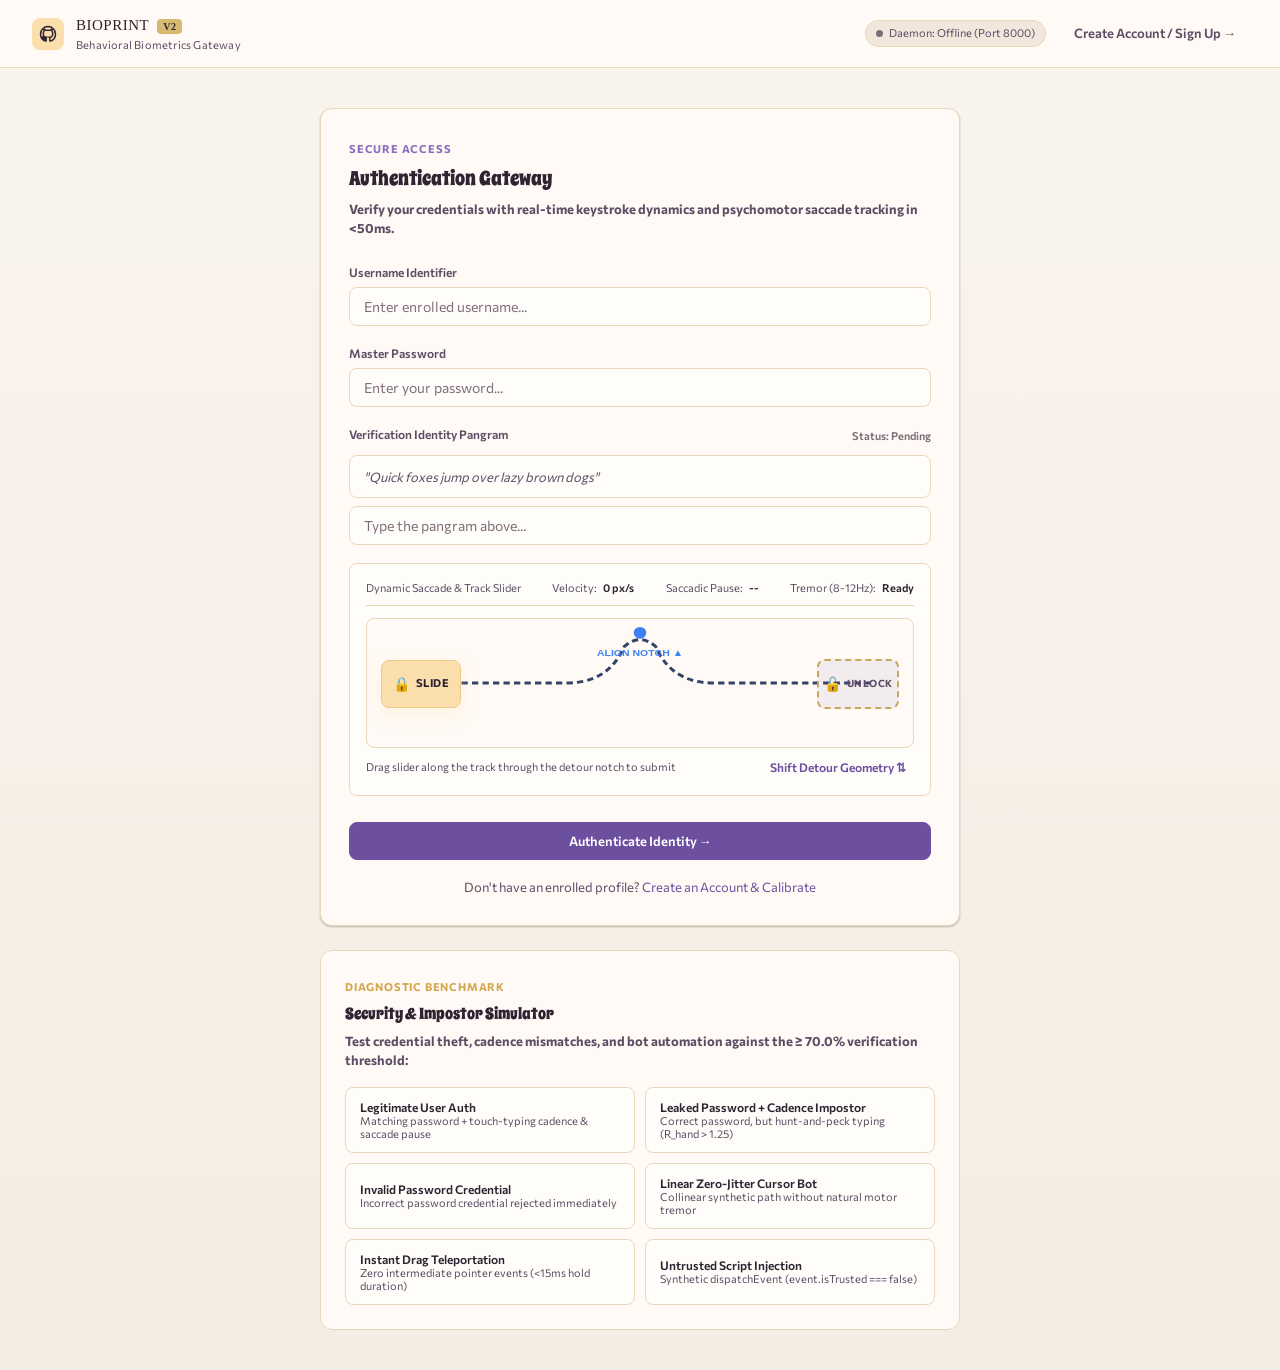
==== commit c7194420: "UI changes" ====
--- a/web/index.html
+++ b/web/index.html
@@ -131,7 +131,6 @@
 
       <div class="benchmark-grid">
         <button class="attack-btn" id="sim-legit">
-          <div class="attack-icon">🟢</div>
           <div class="attack-meta">
             <strong>Legitimate User Auth</strong>
             <span>Matching password + touch-typing cadence & saccade pause</span>
@@ -139,7 +138,6 @@
         </button>
 
         <button class="attack-btn" id="sim-cadence-impostor">
-          <div class="attack-icon">⚠️</div>
           <div class="attack-meta">
             <strong>Leaked Password + Cadence Impostor</strong>
             <span>Correct password, but hunt-and-peck typing (R_hand &gt; 1.25)</span>
@@ -147,7 +145,6 @@
         </button>
 
         <button class="attack-btn" id="sim-bad-password">
-          <div class="attack-icon">🔑</div>
           <div class="attack-meta">
             <strong>Invalid Password Credential</strong>
             <span>Incorrect password credential rejected immediately</span>
@@ -155,7 +152,6 @@
         </button>
 
         <button class="attack-btn" id="sim-linear-bot">
-          <div class="attack-icon">🤖</div>
           <div class="attack-meta">
             <strong>Linear Zero-Jitter Cursor Bot</strong>
             <span>Collinear synthetic path without natural motor tremor</span>
@@ -163,7 +159,6 @@
         </button>
 
         <button class="attack-btn" id="sim-teleport-bot">
-          <div class="attack-icon">⚡</div>
           <div class="attack-meta">
             <strong>Instant Drag Teleportation</strong>
             <span>Zero intermediate pointer events (&lt;15ms hold duration)</span>
@@ -171,7 +166,6 @@
         </button>
 
         <button class="attack-btn" id="sim-untrusted">
-          <div class="attack-icon">🛑</div>
           <div class="attack-meta">
             <strong>Untrusted Script Injection</strong>
             <span>Synthetic dispatchEvent (event.isTrusted === false)</span>
@@ -248,16 +242,6 @@
           </div>
         </div>
 
-        <!-- Explainability Diagnostics Section -->
-        <div class="explainability-panel">
-          <div class="explainability-header">
-            <span>Explainability Anomaly Diagnostics (&gt;2.5&sigma;):</span>
-            <span id="exp-badge-count" style="font-weight: 700;">0 Anomalies</span>
-          </div>
-          <ul class="explainability-list" id="modal-explainability-list">
-            <!-- Populated dynamically via JS -->
-          </ul>
-        </div>
       </div>
 
       <!-- Modal Footer Action -->
--- a/web/style.css
+++ b/web/style.css
@@ -4,41 +4,44 @@
  * Zero neon glow, crisp 1px borders, subtle elevation.
  */
 
-@import url('https://fonts.googleapis.com/css2?family=Open+Sans:ital,wght@0,300;0,400;0,500;0,600;0,700;0,800;1,400&display=swap');
+@import url('https://fonts.googleapis.com/css2?family=Commissioner:wght@400;500;600;700;800&family=Slackey&family=Spicy+Rice&display=swap');
 
 :root {
-  /* Slate Single-Tone Palette */
-  --bg-page: #0b0f19;
-  --bg-surface: #131b2e;
-  --bg-surface-subtle: #1a243c;
-  --bg-surface-elevated: #222f4c;
-  --bg-input: #0e1626;
-
-  --border-subtle: #25334d;
-  --border-medium: #334466;
-  --border-focus: #3b82f6;
-
-  /* Single-Tone Accents */
-  --primary: #2563eb;
-  --primary-hover: #1d4ed8;
-  --primary-subtle: rgba(37, 99, 235, 0.12);
-
-  --success: #10b981;
-  --success-subtle: rgba(16, 185, 129, 0.12);
+  /* Warm neutral palette with purple and gold accents */
+  --bg-page: #f7f0e8;
+  --bg-surface: #fffaf5;
+  --bg-surface-subtle: #f2e7dc;
+  --bg-surface-elevated: #f7ead9;
+  --bg-input: #fffdf9;
+
+  --border-subtle: #ead7b6;
+  --border-medium: #d7b970;
+  --border-focus: #6d4fa0;
+
+  /* Purple / gold accents */
+  --primary: #6d4fa0;
+  --primary-hover: #584288;
+  --primary-subtle: rgba(109, 79, 160, 0.12);
+
+  --success: #4d8f78;
+  --success-subtle: rgba(77, 143, 120, 0.12);
   
-  --warning: #f59e0b;
-  --warning-subtle: rgba(245, 158, 11, 0.12);
-
-  --danger: #ef4444;
-  --danger-subtle: rgba(239, 68, 68, 0.12);
+  --warning: #d4a64d;
+  --warning-subtle: rgba(212, 166, 77, 0.15);
+
+  --danger: #b76d58;
+  --danger-subtle: rgba(183, 109, 88, 0.12);
 
   /* Typography */
-  --text-main: #f8fafc;
-  --text-secondary: #94a3b8;
-  --text-muted: #64748b;
-
-  --font-family: 'Open Sans', -apple-system, BlinkMacSystemFont, "Segoe UI", Roboto, sans-serif;
-  --font-mono: 'Open Sans', ui-monospace, SFMono-Regular, Menlo, Monaco, Consolas, monospace;
+  --text-main: #2f2332;
+  --text-secondary: #5d4d65;
+  --text-muted: #7f6c78;
+
+  --font-family: 'Commissioner', -apple-system, BlinkMacSystemFont, "Segoe UI", Roboto, sans-serif;
+  --font-mono: 'Commissioner', ui-monospace, SFMono-Regular, Menlo, Monaco, Consolas, monospace;
+  --font-heading: 'Spicy Rice', cursive;
+  --font-brand: 'Slackey', cursive;
+  --font-subheading: 'Commissioner', -apple-system, BlinkMacSystemFont, "Segoe UI", Roboto, sans-serif;
 
   /* Elevation and Radius */
   --radius-sm: 4px;
@@ -61,7 +64,7 @@
 }
 
 body {
-  background-color: var(--bg-page);
+  background: linear-gradient(180deg, #f9f4ee 0%, #f4ede3 100%);
   color: var(--text-main);
   font-family: var(--font-family);
   font-size: 14px;
@@ -79,7 +82,7 @@
 }
 
 a:hover {
-  color: #60a5fa;
+  color: var(--primary-hover);
   text-decoration: underline;
 }
 
@@ -112,11 +115,11 @@
   width: 32px;
   height: 32px;
   border-radius: var(--radius-md);
-  background-color: var(--primary);
+  background: #fadfad;
   display: flex;
   align-items: center;
   justify-content: center;
-  color: #ffffff;
+  color: #2f2332;
 }
 
 .brand-icon svg {
@@ -130,8 +133,9 @@
 }
 
 .brand-title {
+  font-family: var(--font-brand);
   font-size: 15px;
-  font-weight: 700;
+  font-weight: 400;
   letter-spacing: 0.5px;
   color: var(--text-main);
 }
@@ -218,6 +222,46 @@
   padding: 32px 24px 60px;
 }
 
+@keyframes signup-card-enter {
+  from {
+    opacity: 0;
+    transform: translateX(28px);
+  }
+  to {
+    opacity: 1;
+    transform: translateX(0);
+  }
+}
+
+@keyframes signup-card-exit {
+  from {
+    opacity: 1;
+    transform: translateX(0);
+  }
+  to {
+    opacity: 0;
+    transform: translateX(-28px);
+  }
+}
+
+@keyframes final-score-bounce {
+  0% {
+    opacity: 0;
+    transform: translateY(18px) scale(0.94);
+  }
+  55% {
+    opacity: 1;
+    transform: translateY(-8px) scale(1.02);
+  }
+  75% {
+    transform: translateY(3px) scale(0.995);
+  }
+  100% {
+    opacity: 1;
+    transform: translateY(0) scale(1);
+  }
+}
+
 /* Cards */
 .card {
   background-color: var(--bg-surface);
@@ -227,6 +271,19 @@
   width: 100%;
   padding: 28px;
   margin-bottom: 24px;
+  transition: opacity 0.2s ease, transform 0.2s ease;
+}
+
+.card.step-enter {
+  animation: signup-card-enter 0.35s ease-out;
+}
+
+.card.step-exit {
+  animation: signup-card-exit 0.25s ease-in forwards;
+}
+
+#card-complete.final-score-visible {
+  animation: final-score-bounce 0.85s cubic-bezier(0.2, 0.9, 0.2, 1) both;
 }
 
 .card-header {
@@ -239,19 +296,22 @@
   font-weight: 700;
   letter-spacing: 0.8px;
   text-transform: uppercase;
-  color: var(--primary);
+  color: #8a6bbd;
   margin-bottom: 6px;
 }
 
 .card-title {
+  font-family: var(--font-heading);
   font-size: 20px;
+  font-weight: 400;
+  color: var(--text-main);
+  margin-bottom: 6px;
+}
+
+.card-subtitle {
+  font-family: var(--font-subheading);
+  font-size: 13px;
   font-weight: 700;
-  color: var(--text-main);
-  margin-bottom: 6px;
-}
-
-.card-subtitle {
-  font-size: 13px;
   color: var(--text-secondary);
   line-height: 1.5;
 }
@@ -497,27 +557,28 @@
   left: 14px;
   width: 80px;
   height: 48px;
-  background-color: var(--primary);
-  border: 1px solid #60a5fa;
+  background: #fadfad;
+  border: 1px solid #f3c98a;
   border-radius: var(--radius-md);
   display: flex;
   align-items: center;
   justify-content: center;
   gap: 6px;
-  color: #ffffff;
+  color: #2f2332;
   cursor: grab;
   z-index: 10;
   user-select: none;
   touch-action: none;
-  transition: transform 0.05s ease, background-color 0.15s ease;
-  box-shadow: var(--shadow-sm);
+  transition: transform 0.05s ease, background-color 0.15s ease, box-shadow 0.15s ease;
+  box-shadow: 0 6px 16px rgba(250, 223, 173, 0.28);
 }
 
 .slider-handle:active,
 .slider-handle.is-dragging {
   cursor: grabbing;
-  background-color: var(--primary-hover);
+  background: #f2c887;
   transform: scale(1.05);
+  box-shadow: 0 8px 18px rgba(242, 200, 135, 0.34);
 }
 
 .slider-handle-glyph {
@@ -537,28 +598,28 @@
   right: 14px;
   width: 82px;
   height: 50px;
-  border: 2px dashed var(--border-medium);
-  border-radius: var(--radius-md);
-  background-color: rgba(14, 22, 38, 0.7);
+  border: 2px dashed #c6a85a;
+  border-radius: var(--radius-md);
+  background: rgba(109, 79, 160, 0.08);
   display: flex;
   align-items: center;
   justify-content: center;
   gap: 6px;
-  color: var(--text-muted);
+  color: var(--text-secondary);
   z-index: 2;
   transition: var(--transition);
 }
 
 .slider-dock-target.slot-hover-active {
   border-color: var(--primary);
-  background-color: var(--primary-subtle);
+  background: #fadfad;
   color: var(--text-main);
 }
 
 .slider-dock-target.slot-unlocked {
-  border-color: var(--success);
-  background-color: var(--success-subtle);
-  color: var(--success);
+  border-color: #c89b3e;
+  background: #fadfad;
+  color: var(--primary);
 }
 
 .dock-glyph {
@@ -716,8 +777,8 @@
   width: 48px;
   height: 48px;
   border-radius: var(--radius-md);
-  background-color: var(--bg-surface-subtle);
-  border: 1px solid var(--border-medium);
+  background: #fadfad;
+  border: 1px solid #f0c57d;
   display: flex;
   align-items: center;
   justify-content: center;
@@ -725,14 +786,16 @@
   z-index: 10;
   user-select: none;
   touch-action: none;
-  transition: transform 0.05s ease;
+  transition: transform 0.05s ease, box-shadow 0.15s ease;
+  box-shadow: 0 6px 16px rgba(250, 223, 173, 0.22);
 }
 
 .draggable-shape:active,
 .draggable-shape.is-dragging {
   cursor: grabbing;
-  border-color: var(--primary);
-  background-color: var(--primary-subtle);
+  border-color: #ecbe6a;
+  background: #f2c887;
+  box-shadow: 0 8px 18px rgba(242, 200, 135, 0.3);
 }
 
 .draggable-shape.is-slotted {
@@ -750,23 +813,24 @@
   right: 12px;
   width: 48px;
   height: 48px;
-  border: 2px dashed var(--border-medium);
+  border: 2px dashed #d4b164;
   border-radius: var(--radius-md);
   display: flex;
   align-items: center;
   justify-content: center;
   z-index: 2;
   transition: var(--transition);
+  background: rgba(109, 79, 160, 0.04);
 }
 
 .shape-slot.slot-hover-active {
   border-color: var(--primary);
-  background-color: var(--primary-subtle);
+  background: #fadfad;
 }
 
 .shape-slot.slot-unlocked {
-  border-color: var(--success);
-  background-color: var(--success-subtle);
+  border-color: #c99d45;
+  background: #fadfad;
 }
 
 /* Monkeytype Typing Test Arena */
@@ -902,8 +966,9 @@
 }
 
 .dashboard-title {
+  font-family: var(--font-heading);
   font-size: 24px;
-  font-weight: 700;
+  font-weight: 400;
   color: var(--text-main);
   margin-bottom: 6px;
 }
@@ -1014,7 +1079,7 @@
 
 .modal-verdict-banner {
   padding: 16px 22px;
-  background-color: var(--success-subtle);
+  background-color: #8CFF9E;
   border-bottom: 1px solid rgba(16, 185, 129, 0.25);
   display: flex;
   align-items: center;
@@ -1023,7 +1088,7 @@
 }
 
 .modal-verdict-banner.verdict-blocked {
-  background-color: var(--danger-subtle);
+  background-color: #ff5252;
   border-bottom: 1px solid rgba(239, 68, 68, 0.25);
 }
 
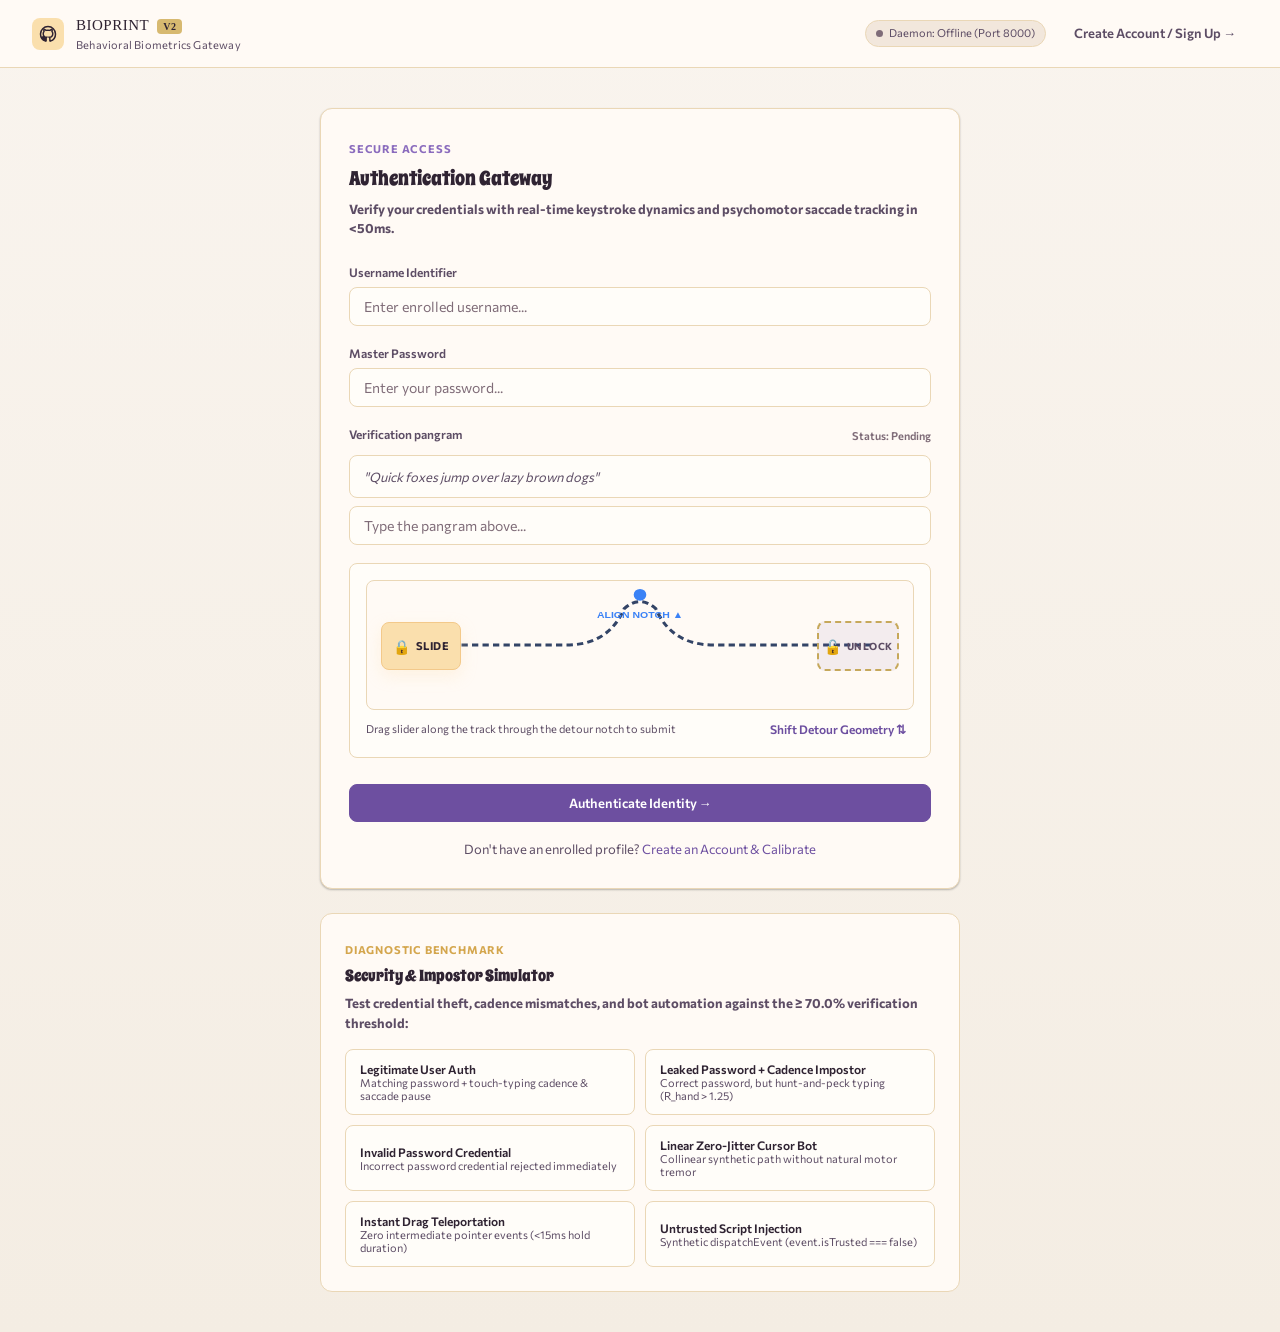
==== commit 10844d3c: "UI changes" ====
--- a/web/index.html
+++ b/web/index.html
@@ -59,7 +59,7 @@
         <!-- Verification Natural Identity Pangram Field -->
         <div class="form-group">
           <div class="form-label-row">
-            <label for="login-pangram-input">Verification Identity Pangram</label>
+            <label for="login-pangram-input">Verification pangram</label>
             <span class="pangram-match-tag" id="pangram-status-tag">Status: Pending</span>
           </div>
           <div class="pangram-prompt-box">
@@ -70,13 +70,6 @@
 
         <!-- Dynamic Saccade & Track Verification Slider (Full Width Matching Sign Up) -->
         <div class="saccade-slider-container" id="login-drag-arena">
-          <div class="slider-hud">
-            <div class="hud-item">Dynamic Saccade & Track Slider</div>
-            <div class="hud-item">Velocity: <span id="login-hud-vel" class="hud-val">0 px/s</span></div>
-            <div class="hud-item">Saccadic Pause: <span id="login-hud-notch" class="hud-val">--</span></div>
-            <div class="hud-item">Tremor (8-12Hz): <span id="login-hud-tremor" class="hud-val">Ready</span></div>
-          </div>
-
           <div class="saccade-track-arena" id="login-drag-track">
             <!-- Trajectory Canvas Overlay -->
             <canvas id="login-drag-canvas" class="drag-canvas-overlay"></canvas>
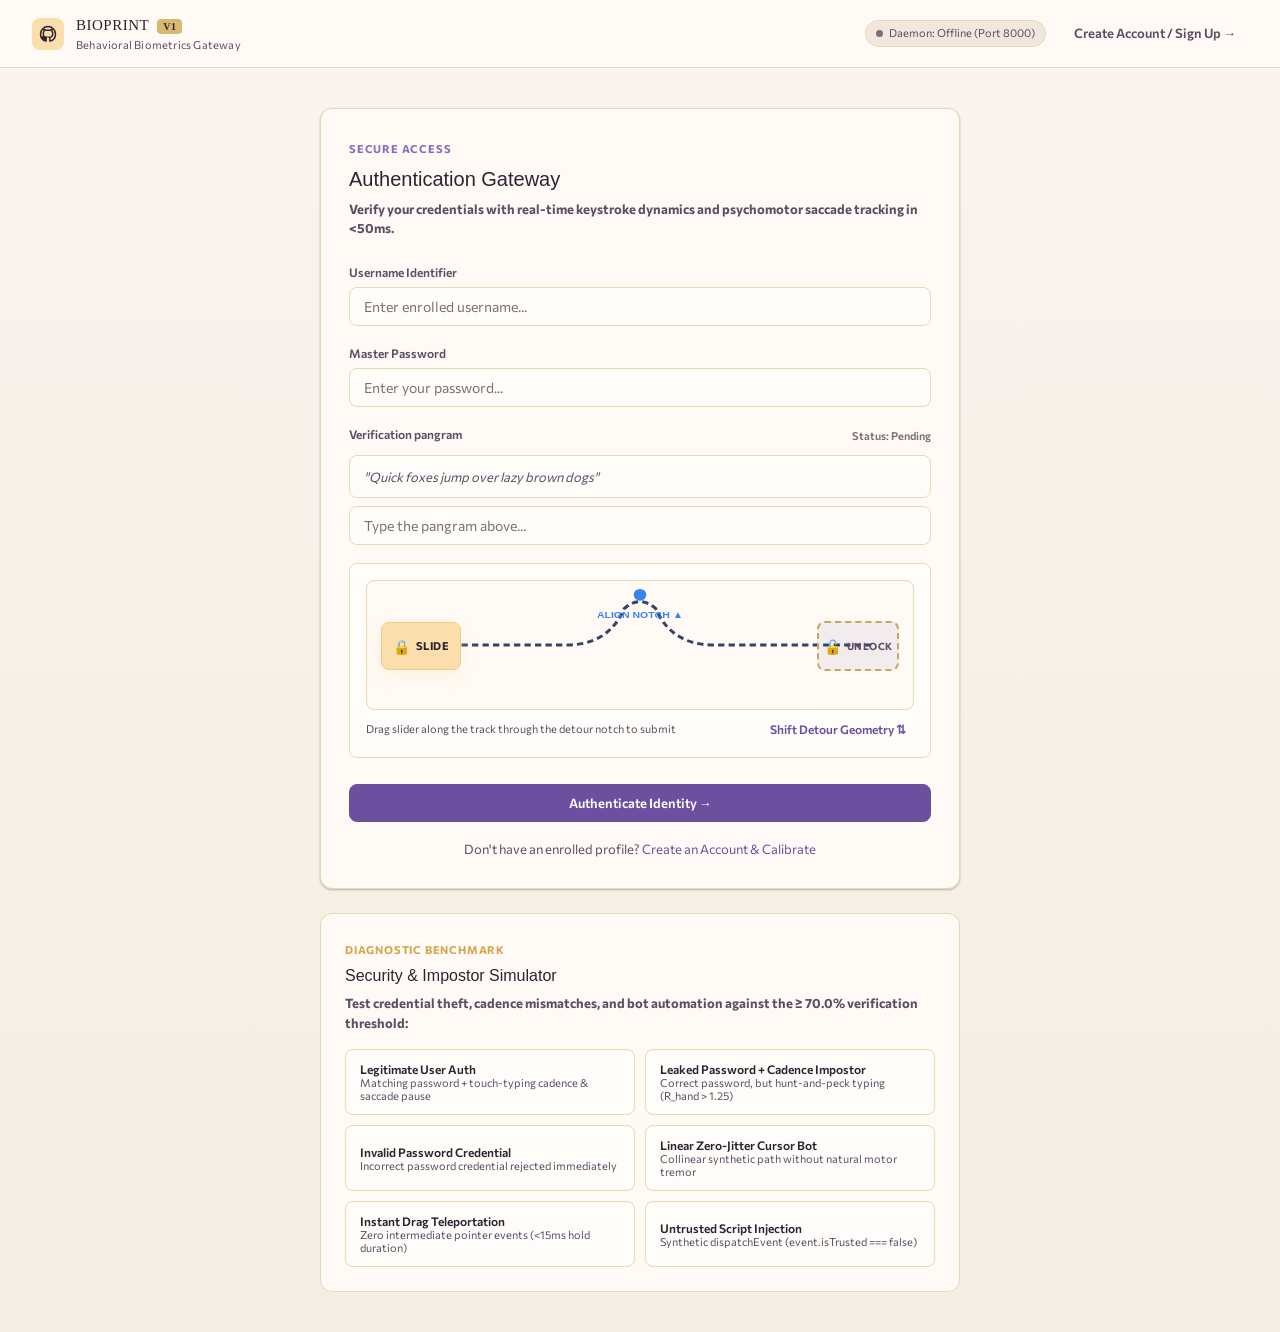
==== commit c84c9372: "Final UI changes and fixes" ====
--- a/web/index.html
+++ b/web/index.html
@@ -1,24 +1,28 @@
 <!DOCTYPE html>
 <html lang="en">
+
 <head>
   <meta charset="UTF-8">
   <meta name="viewport" content="width=device-width, initial-scale=1.0">
   <title>BioPrint V2 | Authentication Gateway</title>
-  <meta name="description" content="Sub-50ms continuous behavioral biometric authentication gateway pairing salted credentials with universal typing dynamics and psychomotor kinematics.">
-  
+  <meta name="description"
+    content="Sub-50ms continuous behavioral biometric authentication gateway pairing salted credentials with universal typing dynamics and psychomotor kinematics.">
+
   <link rel="stylesheet" href="style.css">
 </head>
+
 <body>
   <!-- Top Navigation Header -->
   <header class="app-header">
     <a href="index.html" class="brand-container">
       <div class="brand-icon">
         <svg viewBox="0 0 24 24" fill="none" stroke="currentColor" stroke-width="2">
-          <path d="M12 2a10 10 0 0 0-10 10c0 4.42 2.87 8.17 6.84 9.5.5.08.66-.23.66-.5v-1.69c-2.77.6-3.36-1.34-3.36-1.34-.46-1.16-1.11-1.47-1.11-1.47-.91-.62.07-.6.07-.6 1 .07 1.53 1.03 1.53 1.03.87 1.52 2.34 1.07 2.91.83.1-.65.35-1.09.63-1.34-2.22-.25-4.55-1.11-4.55-4.92 0-1.11.38-2 1.03-2.71-.1-.25-.45-1.29.1-2.64 0 0 .84-.27 2.75 1.02.79-.22 1.65-.33 2.5-.33.85 0 1.71.11 2.5.33 1.91-1.29 2.75-1.02 2.75-1.02.55 1.35.2 2.39.1 2.64.65.71 1.03 1.6 1.03 2.71 0 3.82-2.34 4.66-4.57 4.91.36.31.69.92.69 1.85V21c0 .27.16.59.67.5C19.14 20.16 22 16.42 22 12A10 10 0 0 0 12 2z"/>
+          <path
+            d="M12 2a10 10 0 0 0-10 10c0 4.42 2.87 8.17 6.84 9.5.5.08.66-.23.66-.5v-1.69c-2.77.6-3.36-1.34-3.36-1.34-.46-1.16-1.11-1.47-1.11-1.47-.91-.62.07-.6.07-.6 1 .07 1.53 1.03 1.53 1.03.87 1.52 2.34 1.07 2.91.83.1-.65.35-1.09.63-1.34-2.22-.25-4.55-1.11-4.55-4.92 0-1.11.38-2 1.03-2.71-.1-.25-.45-1.29.1-2.64 0 0 .84-.27 2.75 1.02.79-.22 1.65-.33 2.5-.33.85 0 1.71.11 2.5.33 1.91-1.29 2.75-1.02 2.75-1.02.55 1.35.2 2.39.1 2.64.65.71 1.03 1.6 1.03 2.71 0 3.82-2.34 4.66-4.57 4.91.36.31.69.92.69 1.85V21c0 .27.16.59.67.5C19.14 20.16 22 16.42 22 12A10 10 0 0 0 12 2z" />
         </svg>
       </div>
       <div class="brand-text">
-        <span class="brand-title">BIOPRINT <span class="badge-v2">V2</span></span>
+        <span class="brand-title">BIOPRINT <span class="badge-v2">V1</span></span>
         <span class="brand-subtitle">Behavioral Biometrics Gateway</span>
       </div>
     </a>
@@ -47,13 +51,15 @@
         <!-- Username Field: Default Blank -->
         <div class="form-group">
           <label for="login-username">Username Identifier</label>
-          <input type="text" id="login-username" class="input-text" placeholder="Enter enrolled username..." value="" autocomplete="off" required>
+          <input type="text" id="login-username" class="input-text" placeholder="Enter enrolled username..." value=""
+            autocomplete="off" required>
         </div>
 
         <!-- Master Password Field -->
         <div class="form-group">
           <label for="login-password">Master Password</label>
-          <input type="password" id="login-password" class="input-text" placeholder="Enter your password..." autocomplete="off" required>
+          <input type="password" id="login-password" class="input-text" placeholder="Enter your password..."
+            autocomplete="off" required>
         </div>
 
         <!-- Verification Natural Identity Pangram Field -->
@@ -65,7 +71,8 @@
           <div class="pangram-prompt-box">
             <span class="prompt-text">"Quick foxes jump over lazy brown dogs"</span>
           </div>
-          <input type="text" id="login-pangram-input" class="input-text" placeholder="Type the pangram above..." autocomplete="off" spellcheck="false" required>
+          <input type="text" id="login-pangram-input" class="input-text" placeholder="Type the pangram above..."
+            autocomplete="off" spellcheck="false" required>
         </div>
 
         <!-- Dynamic Saccade & Track Verification Slider (Full Width Matching Sign Up) -->
@@ -77,9 +84,12 @@
             <!-- Guided SVG Track Rail with Detour Notch (Matching Signup Scale with Spacious Clearance) -->
             <div class="slider-rail-guide">
               <svg id="login-track-svg" viewBox="0 0 520 130" preserveAspectRatio="none">
-                <path id="login-track-path" d="M 40 65 L 190 65 Q 230 65 245 28 Q 260 14 275 28 Q 290 65 330 65 L 480 65" fill="none" stroke="#334466" stroke-width="3" stroke-dasharray="6 4"/>
-                <circle id="login-notch-beacon" cx="260" cy="14" r="6" fill="#3b82f6"/>
-                <text id="login-notch-label" x="260" y="38" fill="#3b82f6" font-size="10" font-family="'Open Sans', sans-serif" font-weight="600" text-anchor="middle">ALIGN NOTCH ▲</text>
+                <path id="login-track-path"
+                  d="M 40 65 L 190 65 Q 230 65 245 28 Q 260 14 275 28 Q 290 65 330 65 L 480 65" fill="none"
+                  stroke="#334466" stroke-width="3" stroke-dasharray="6 4" />
+                <circle id="login-notch-beacon" cx="260" cy="14" r="6" fill="#3b82f6" />
+                <text id="login-notch-label" x="260" y="38" fill="#3b82f6" font-size="10"
+                  font-family="'Open Sans', sans-serif" font-weight="600" text-anchor="middle">ALIGN NOTCH ▲</text>
               </svg>
             </div>
 
@@ -97,7 +107,8 @@
           </div>
 
           <div style="display: flex; justify-content: space-between; align-items: center; margin-top: 8px;">
-            <span style="font-size: 11px; color: var(--text-secondary);">Drag slider along the track through the detour notch to submit</span>
+            <span style="font-size: 11px; color: var(--text-secondary);">Drag slider along the track through the detour
+              notch to submit</span>
             <button type="button" class="btn-text-only" id="btn-reposition-offset">Shift Detour Geometry ⇅</button>
           </div>
         </div>
@@ -249,4 +260,5 @@
 
   <script src="app.js"></script>
 </body>
-</html>
+
+</html>
--- a/web/style.css
+++ b/web/style.css
@@ -25,7 +25,7 @@
 
   --success: #4d8f78;
   --success-subtle: rgba(77, 143, 120, 0.12);
-  
+
   --warning: #d4a64d;
   --warning-subtle: rgba(212, 166, 77, 0.15);
 
@@ -39,7 +39,7 @@
 
   --font-family: 'Commissioner', -apple-system, BlinkMacSystemFont, "Segoe UI", Roboto, sans-serif;
   --font-mono: 'Commissioner', ui-monospace, SFMono-Regular, Menlo, Monaco, Consolas, monospace;
-  --font-heading: 'Spicy Rice', cursive;
+  --font-heading: 'Open Sans', sans-serif;
   --font-brand: 'Slackey', cursive;
   --font-subheading: 'Commissioner', -apple-system, BlinkMacSystemFont, "Segoe UI", Roboto, sans-serif;
 
@@ -227,6 +227,7 @@
     opacity: 0;
     transform: translateX(28px);
   }
+
   to {
     opacity: 1;
     transform: translateX(0);
@@ -238,6 +239,7 @@
     opacity: 1;
     transform: translateX(0);
   }
+
   to {
     opacity: 0;
     transform: translateX(-28px);
@@ -249,13 +251,16 @@
     opacity: 0;
     transform: translateY(18px) scale(0.94);
   }
+
   55% {
     opacity: 1;
     transform: translateY(-8px) scale(1.02);
   }
+
   75% {
     transform: translateY(3px) scale(0.995);
   }
+
   100% {
     opacity: 1;
     transform: translateY(0) scale(1);
@@ -1251,13 +1256,16 @@
   .app-header {
     padding: 12px 16px;
   }
+
   .gateway-container {
     padding: 20px 14px;
   }
+
   .benchmark-grid {
     grid-template-columns: 1fr;
   }
+
   .metrics-grid-4 {
     grid-template-columns: repeat(2, 1fr);
   }
-}
+}
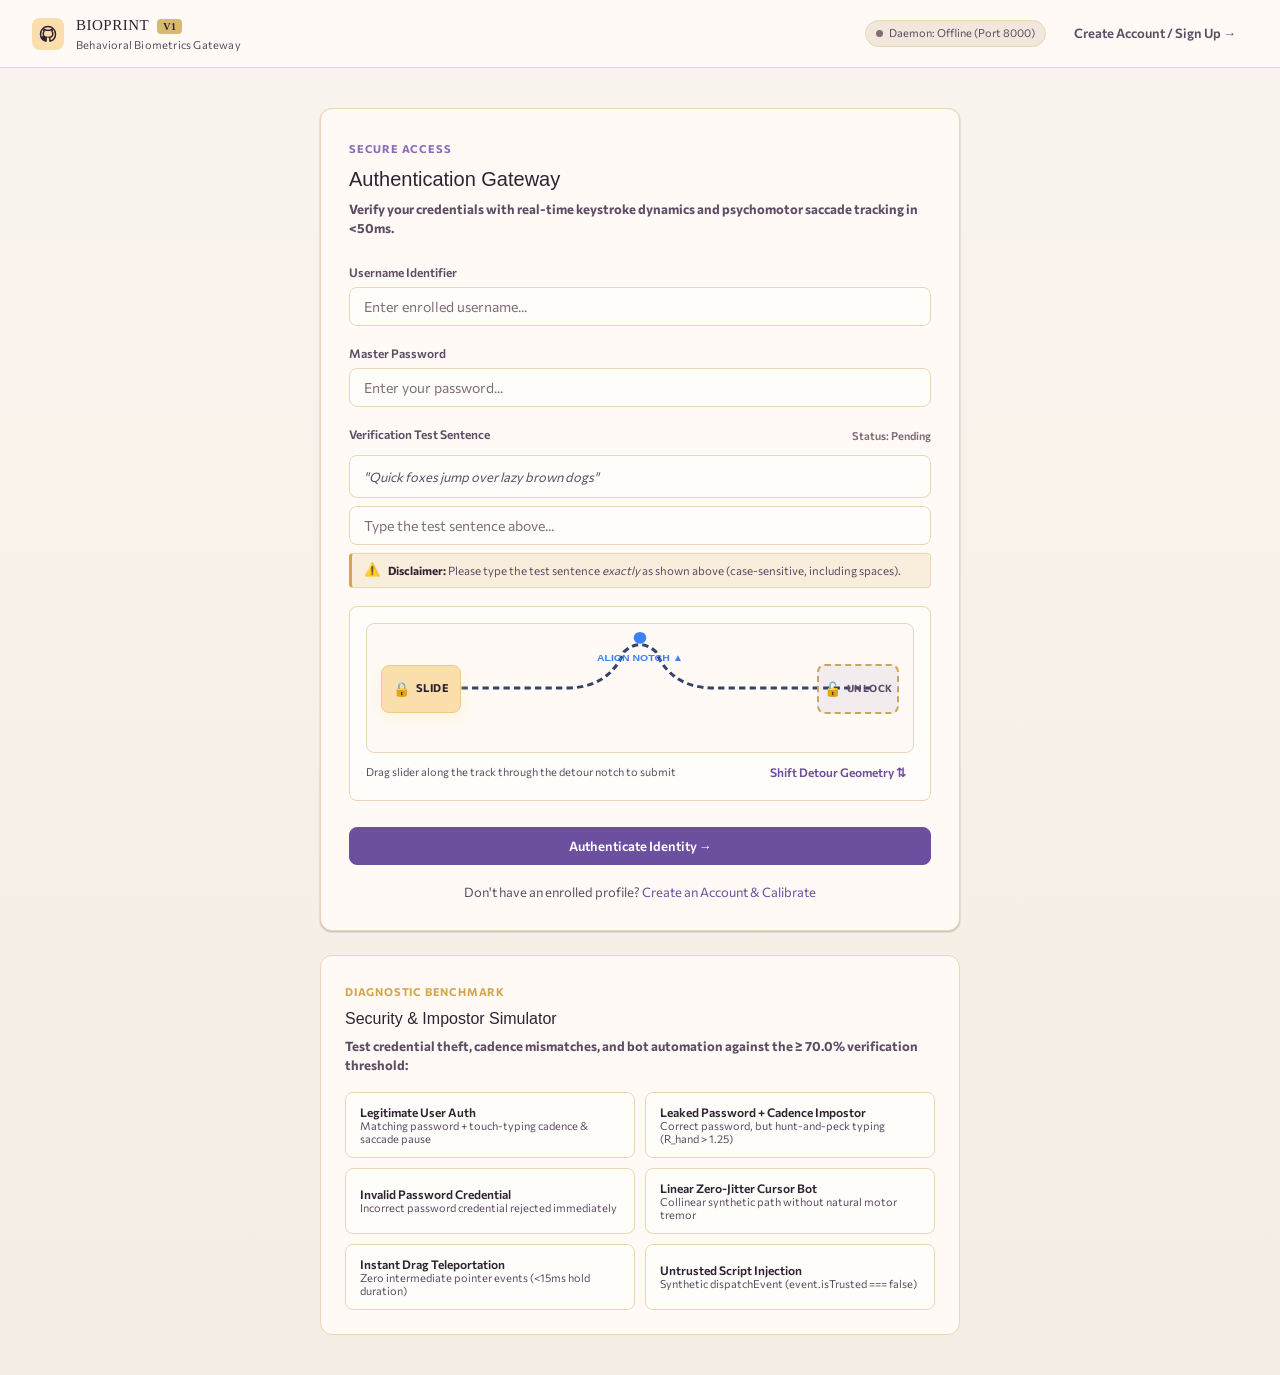
==== commit 278d2944: "Final cleanup and changes" ====
--- a/web/index.html
+++ b/web/index.html
@@ -65,14 +65,19 @@
         <!-- Verification Natural Identity Pangram Field -->
         <div class="form-group">
           <div class="form-label-row">
-            <label for="login-pangram-input">Verification pangram</label>
+            <label for="login-pangram-input">Verification Test Sentence</label>
             <span class="pangram-match-tag" id="pangram-status-tag">Status: Pending</span>
           </div>
           <div class="pangram-prompt-box">
             <span class="prompt-text">"Quick foxes jump over lazy brown dogs"</span>
           </div>
-          <input type="text" id="login-pangram-input" class="input-text" placeholder="Type the pangram above..."
+          <input type="text" id="login-pangram-input" class="input-text" placeholder="Type the test sentence above..."
             autocomplete="off" spellcheck="false" required>
+          <div class="field-disclaimer">
+            <span class="disclaimer-icon">⚠️</span>
+            <span><strong>Disclaimer:</strong> Please type the test sentence <em>exactly</em> as shown above
+              (case-sensitive, including spaces). </span>
+          </div>
         </div>
 
         <!-- Dynamic Saccade & Track Verification Slider (Full Width Matching Sign Up) -->
--- a/web/style.css
+++ b/web/style.css
@@ -485,6 +485,31 @@
   color: var(--danger);
 }
 
+.field-disclaimer {
+  display: flex;
+  align-items: flex-start;
+  gap: 8px;
+  margin-top: 8px;
+  padding: 8px 12px;
+  background-color: var(--warning-subtle);
+  border: 1px solid var(--border-subtle);
+  border-left: 3px solid var(--warning);
+  border-radius: var(--radius-sm);
+  font-size: 11.5px;
+  line-height: 1.45;
+  color: var(--text-secondary);
+}
+
+.field-disclaimer strong {
+  color: var(--text-main);
+}
+
+.disclaimer-icon {
+  font-size: 13px;
+  line-height: 1.2;
+  flex-shrink: 0;
+}
+
 /* ==========================================================================
    Dynamic Saccade & Track Verification Slider (Full Width)
    ========================================================================== */
